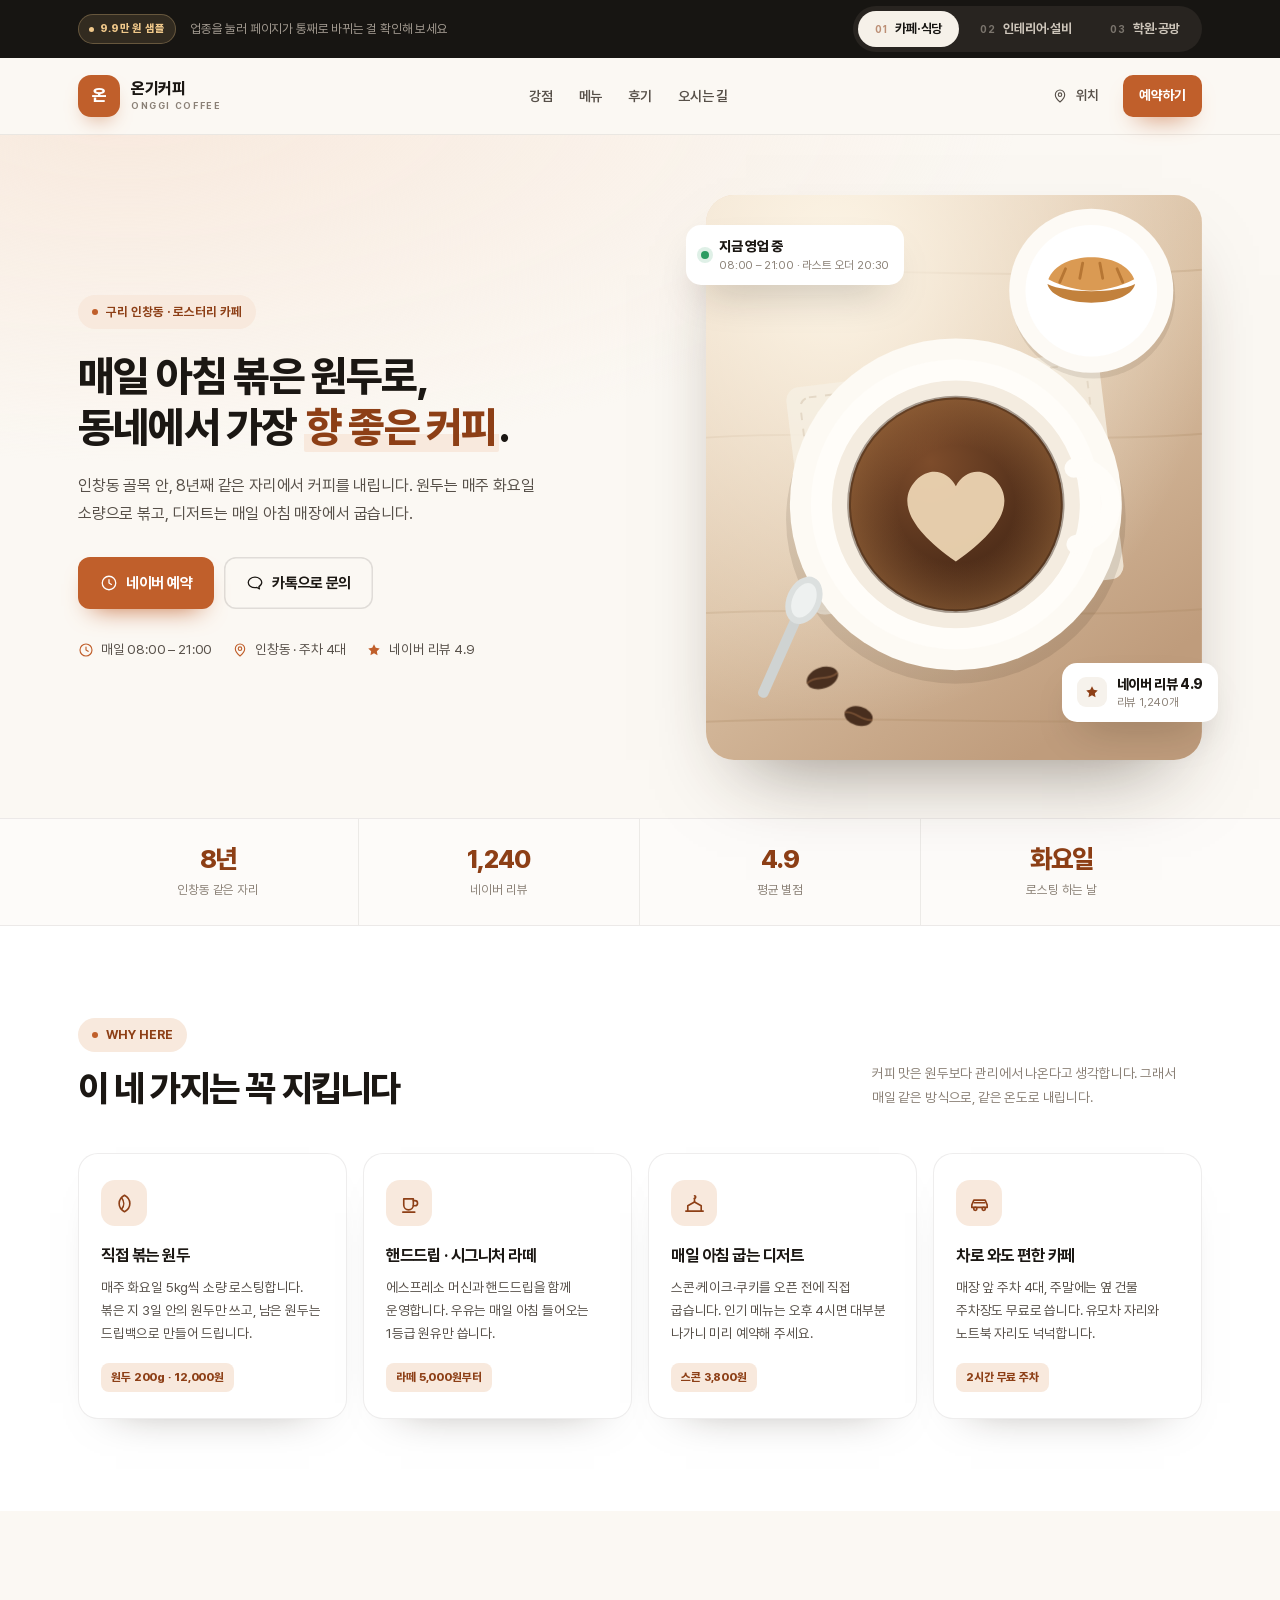
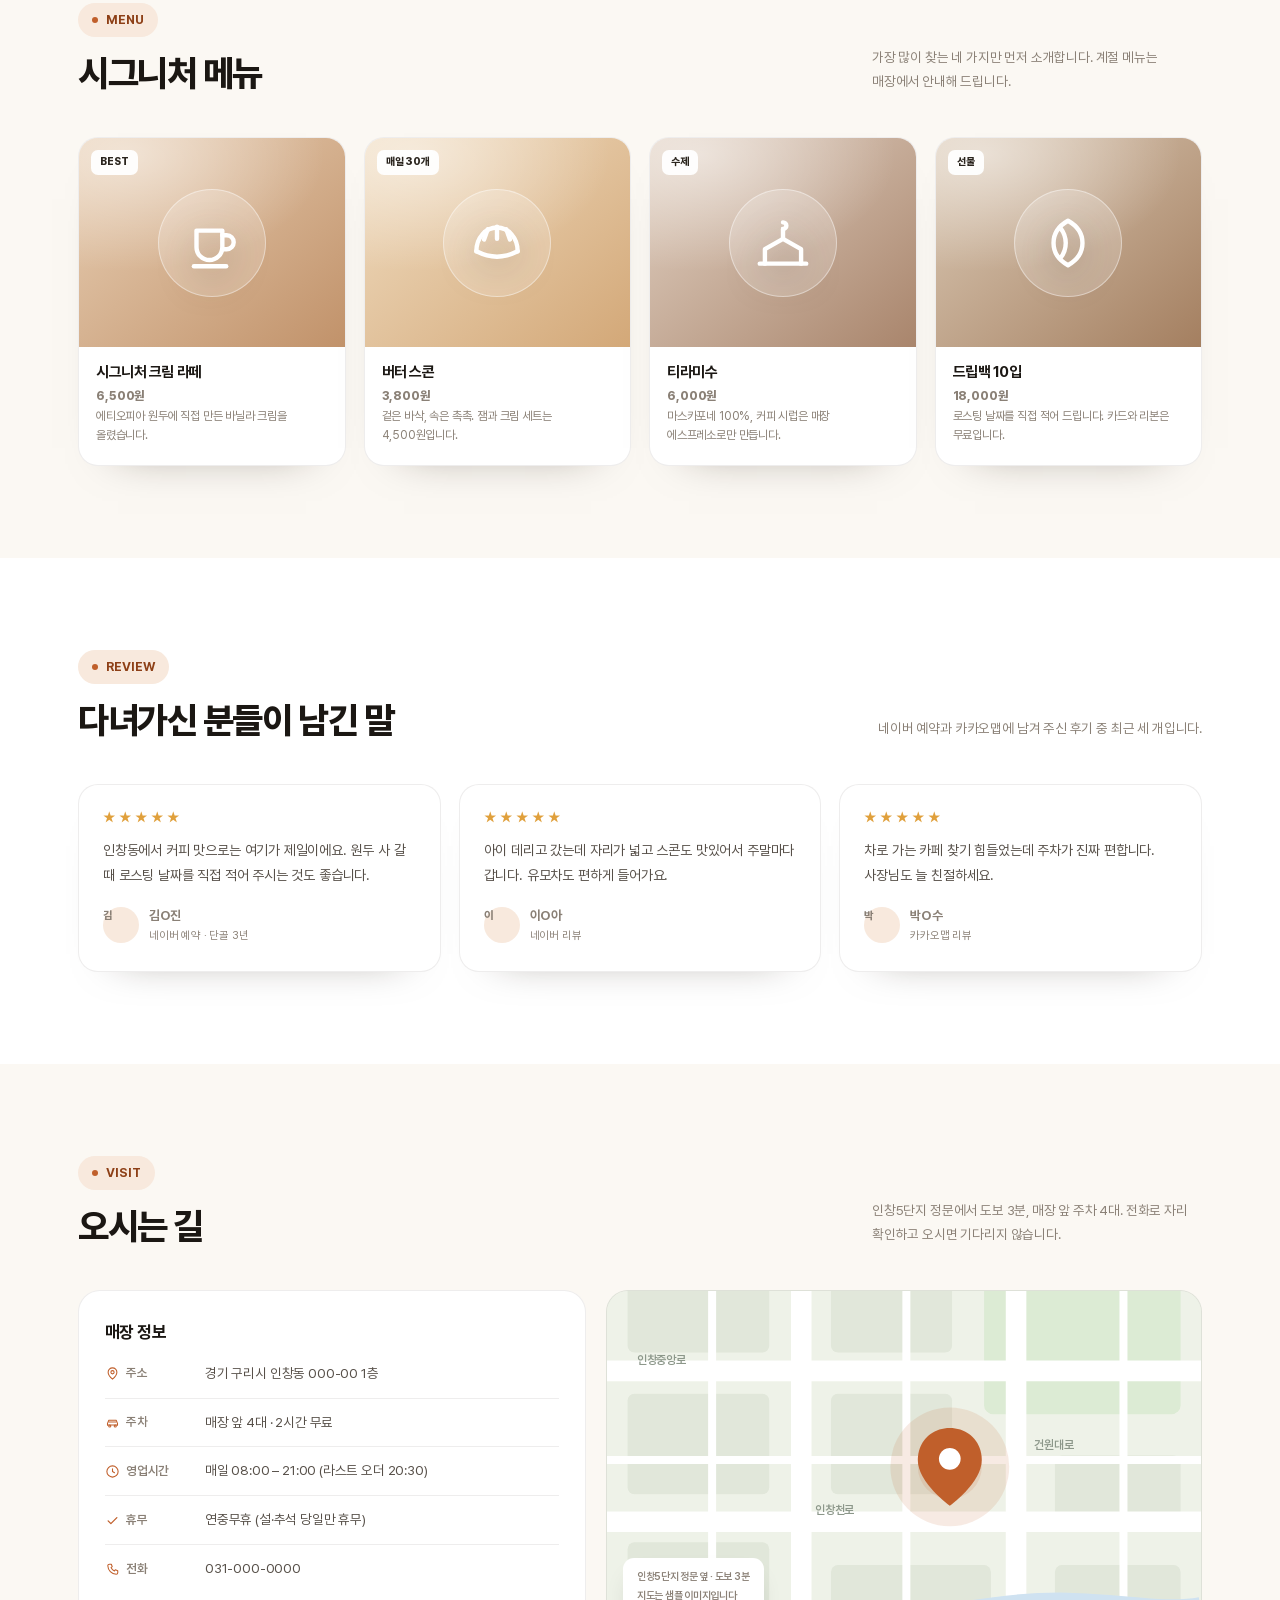
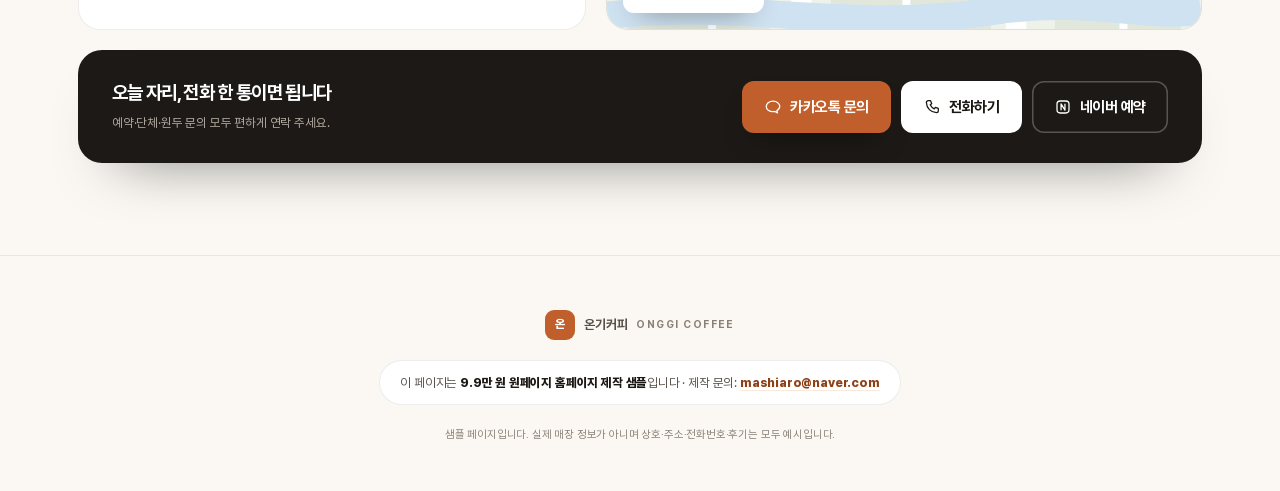
==== 01-store-landing/index.html @ d6f400a0 "소상공인 원페이지 홈페이지 샘플 1호 + 포트폴리오 인덱스" ====
<!DOCTYPE html>
<html lang="ko">
<head>
<meta charset="utf-8">
<meta name="viewport" content="width=device-width, initial-scale=1">
<title>온기커피 — 구리 인창동 로스터리 카페 · 9.9만 원 원페이지 샘플</title>
<meta name="description" content="9.9만 원 원페이지 홈페이지 제작 샘플. 카페·식당 / 인테리어·설비 / 학원·공방 세 업종을 한 페이지에서 바로 확인해 보세요.">
<meta name="theme-color" content="#c05f2b">
<style>
@font-face{font-family:Pretendard;font-style:normal;font-weight:400;font-display:swap;src:url([data-uri]) format('woff2')}
@font-face{font-family:Pretendard;font-style:normal;font-weight:600;font-display:swap;src:url([data-uri]) format('woff2')}
@font-face{font-family:Pretendard;font-style:normal;font-weight:700;font-display:swap;src:url([data-uri]) format('woff2')}
@font-face{font-family:Pretendard;font-style:normal;font-weight:800;font-display:swap;src:url([data-uri]) format('woff2')}
:root{
  --font:"Pretendard","Pretendard Variable",system-ui,-apple-system,"Apple SD Gothic Neo","Malgun Gothic","Noto Sans KR",sans-serif;
}
*,*::before,*::after{box-sizing:border-box}
html{scroll-behavior:smooth;scroll-padding-top:128px;-webkit-text-size-adjust:100%}
body{
  margin:0;font-family:var(--font);color:var(--ink);background:var(--paper);
  line-height:1.6;letter-spacing:-.011em;-webkit-font-smoothing:antialiased;
  --ink:#1b1713;--ink2:#575049;--ink3:#8a8076;--paper:#fbf8f3;--card:#ffffff;
  --line:rgba(27,23,19,.12);--line2:rgba(27,23,19,.075);
  --accent:#c05f2b;--accent-deep:#8d3f16;--soft:#f8e9dd;
  --shadow-lg:0 40px 80px -40px rgba(48,32,18,.55);
  transition:background-color .45s ease;
}
body[data-ind="interior"]{
  --ink:#121b1b;--ink2:#4c5a59;--ink3:#7d8a89;--paper:#f6faf9;--card:#ffffff;
  --line:rgba(12,30,29,.12);--line2:rgba(12,30,29,.075);
  --accent:#1a6a66;--accent-deep:#0e4b48;--soft:#e2f0ed;
  --shadow-lg:0 40px 80px -40px rgba(10,40,38,.5);
}
body[data-ind="craft"]{
  --ink:#191527;--ink2:#514b60;--ink3:#847e93;--paper:#faf9fd;--card:#ffffff;
  --line:rgba(25,21,39,.12);--line2:rgba(25,21,39,.075);
  --accent:#5c48b4;--accent-deep:#3f2f8a;--soft:#ece8fb;
  --shadow-lg:0 40px 80px -40px rgba(35,24,80,.5);
}
img,svg{display:block;max-width:100%}
a{color:inherit}
button{font-family:inherit}
.wrap{width:100%;max-width:1180px;margin:0 auto;padding:0 28px}
.sr{position:absolute;width:1px;height:1px;overflow:hidden;clip:rect(0 0 0 0);white-space:nowrap}

/* ============ 샘플 전환 바 ============ */
.samplebar{background:#171512;color:#f5f0e8;position:relative;z-index:60}
.samplebar .wrap{display:flex;align-items:center;gap:14px;height:58px}
.samplebadge{display:inline-flex;align-items:center;gap:6px;font-size:11px;font-weight:800;letter-spacing:.02em;color:#f0c88a;background:rgba(240,200,138,.12);border:1px solid rgba(240,200,138,.28);padding:5px 10px;border-radius:999px;white-space:nowrap}
.samplebadge i{width:5px;height:5px;border-radius:50%;background:#f0c88a;display:block}
.samplebar__label{font-size:12.5px;color:#a49c92;white-space:nowrap}
.switcher{margin-left:auto;display:flex;gap:4px;background:#282420;padding:5px;border-radius:999px}
.sw{appearance:none;border:0;background:transparent;color:#cdc5ba;font:inherit;font-size:13px;font-weight:700;
  padding:8px 17px;border-radius:999px;cursor:pointer;display:inline-flex;align-items:center;gap:7px;
  transition:background .25s ease,color .25s ease;white-space:nowrap;letter-spacing:-.01em}
.sw:hover{color:#fff;background:rgba(255,255,255,.07)}
.sw.is-on{background:#f6f1e9;color:#171512}
.sw__num{font-size:10px;font-weight:700;opacity:.5;letter-spacing:.08em}
.sw.is-on .sw__num{opacity:.55;color:#8d3f16}

/* ============ 헤더 ============ */
.hdr{position:sticky;top:0;z-index:50;background:var(--paper);border-bottom:1px solid var(--line2)}
.hdr__in{display:flex;align-items:center;gap:26px;height:76px}
.brand{display:flex;align-items:center;gap:11px;text-decoration:none;color:inherit;flex:0 0 auto}
.brand__mark{width:42px;height:42px;border-radius:13px;background:var(--accent);color:#fff;display:grid;place-items:center;
  font-weight:800;font-size:17px;letter-spacing:-.02em;box-shadow:0 10px 22px -12px var(--accent);transition:background .35s}
.brand__txt b{display:block;font-size:16px;font-weight:800;letter-spacing:-.03em;line-height:1.3}
.brand__txt small{display:block;font-size:9px;letter-spacing:.18em;color:var(--ink3);font-weight:700;line-height:1.4}
.nav{display:flex;gap:26px;margin-left:auto}
.nav a{color:var(--ink2);text-decoration:none;font-size:14px;font-weight:600;transition:color .2s}
.nav a:hover{color:var(--accent-deep)}
.hdr__cta{display:flex;gap:8px;align-items:center;margin-left:auto}

/* ============ 버튼 ============ */
.btn{display:inline-flex;align-items:center;justify-content:center;gap:8px;border:0;cursor:pointer;font:inherit;
  font-weight:700;text-decoration:none;border-radius:12px;padding:14px 22px;font-size:15px;letter-spacing:-.02em;
  transition:transform .18s ease,box-shadow .25s ease,background .25s ease,color .25s ease}
.btn svg{width:18px;height:18px;flex:0 0 auto}
.btn--primary{background:var(--accent);color:#fff;box-shadow:0 12px 26px -14px var(--accent)}
.btn--primary:hover{background:var(--accent-deep);transform:translateY(-1px)}
.btn--outline{background:transparent;color:var(--ink);box-shadow:inset 0 0 0 1.5px var(--line)}
.btn--outline:hover{background:rgba(0,0,0,.035)}
.btn--dark{background:var(--ink);color:#fff}
.btn--dark:hover{transform:translateY(-1px)}
.btn--ghost{background:transparent;color:var(--ink2);padding:10px 12px;font-size:13.5px;font-weight:600}
.btn--ghost:hover{color:var(--accent-deep)}
.btn--sm{padding:10px 16px;font-size:13.5px;border-radius:10px}
.btn--sm svg{width:16px;height:16px}

/* ============ 히어로 ============ */
.hero{position:relative;overflow:hidden;padding:60px 0 0;
  background:radial-gradient(120% 78% at 10% -4%,var(--soft) 0%,rgba(255,255,255,0) 58%),var(--paper)}
.hero__in{display:grid;grid-template-columns:1.08fr .92fr;gap:46px;align-items:center;padding-bottom:58px}
.eyebrow{display:inline-flex;align-items:center;gap:8px;font-size:12.5px;font-weight:700;letter-spacing:-.005em;
  color:var(--accent-deep);background:var(--soft);padding:7px 14px;border-radius:999px;transition:background .35s}
.eyebrow::before{content:"";width:6px;height:6px;border-radius:50%;background:var(--accent);flex:0 0 auto}
h1{font-size:clamp(31px,3.3vw,47px);line-height:1.22;letter-spacing:-.042em;font-weight:800;margin:22px 0 18px;color:var(--ink);word-break:keep-all;text-wrap:balance}
h1 .hl{display:inline-block}
h1 em{font-style:normal;color:var(--accent-deep);
  background:linear-gradient(180deg,transparent 63%,var(--soft) 63%);padding:0 .05em;border-radius:2px}
.lede{font-size:16px;line-height:1.78;color:var(--ink2);max-width:500px;margin:0 0 28px;word-break:keep-all}
.hero__cta{display:flex;gap:10px;flex-wrap:wrap}
.meta{list-style:none;display:flex;flex-wrap:wrap;gap:8px 20px;padding:0;margin:30px 0 0;font-size:13.5px;color:var(--ink2)}
.meta li{display:inline-flex;align-items:center;gap:7px}
.meta svg{width:16px;height:16px;color:var(--accent);flex:0 0 auto}

.hero__art{position:relative}
.artframe{position:relative;border-radius:28px;overflow:hidden;box-shadow:var(--shadow-lg);aspect-ratio:10/11.4;background:var(--soft)}
.artframe svg{width:100%;height:100%}
.scene{display:none}
.scene.is-on{display:block}
.float{position:absolute;background:#fff;border-radius:15px;box-shadow:0 20px 44px -20px rgba(30,20,10,.4);
  padding:12px 15px;display:flex;gap:10px;align-items:center;font-size:12.5px;line-height:1.4}
.float b{display:block;font-size:14px;font-weight:800;letter-spacing:-.025em;color:#1b1713}
.float span.t{display:block;font-size:11.5px;color:#8a8076}
.float--tl{left:-20px;top:30px}
.float--br{right:-16px;bottom:38px}
.dot{width:8px;height:8px;border-radius:50%;background:#2c9c62;box-shadow:0 0 0 4px rgba(44,156,98,.15);flex:0 0 auto}
.float__ic{width:30px;height:30px;border-radius:9px;background:#f6f2ec;color:#8d3f16;display:grid;place-items:center;flex:0 0 auto}
.float__ic svg{width:16px;height:16px}

/* 트러스트 */
.trust{border-top:1px solid var(--line2);border-bottom:1px solid var(--line2);background:rgba(255,255,255,.55)}
.trust__in{display:grid;grid-template-columns:repeat(4,1fr)}
.trust__i{padding:24px 8px;text-align:center;border-right:1px solid var(--line2)}
.trust__i:last-child{border-right:0}
.trust__i b{display:block;font-size:26px,;font-size:26px;font-weight:800;letter-spacing:-.04em;color:var(--accent-deep);line-height:1.25}
.trust__i span{font-size:12.5px;color:var(--ink3);letter-spacing:-.01em}

/* ============ 섹션 공통 ============ */
.sec{padding:92px 0}
.sec--white{background:var(--card)}
.sec__head{display:flex;align-items:flex-end;justify-content:space-between;gap:40px;margin-bottom:40px}
.sec__head h2{font-size:clamp(26px,3vw,36px);letter-spacing:-.04em;font-weight:800;margin:14px 0 0;line-height:1.3;word-break:keep-all}
.sec__desc{max-width:330px;color:var(--ink3);font-size:13.5px;line-height:1.75;margin:0 0 4px;word-break:keep-all}

/* 강점 카드 */
.cards{display:grid;grid-template-columns:repeat(4,1fr);gap:16px}
.card{background:var(--card);border:1px solid var(--line2);border-radius:20px;padding:26px 22px;display:flex;flex-direction:column;
  box-shadow:0 22px 44px -38px rgba(30,20,10,.5);transition:transform .25s ease,box-shadow .25s ease,border-color .25s}
.card:hover{transform:translateY(-4px);box-shadow:0 30px 52px -32px rgba(30,20,10,.45);border-color:var(--line)}
.card__ic{width:46px;height:46px;border-radius:14px;background:var(--soft);color:var(--accent-deep);display:grid;place-items:center;margin-bottom:18px;transition:background .35s}
.card__ic svg{width:23px;height:23px}
.card h3{font-size:16.5px;margin:0 0 9px;letter-spacing:-.028em;line-height:1.4}
.card p{font-size:13.5px;line-height:1.7;color:var(--ink2);margin:0 0 18px;word-break:keep-all}
.chip{margin-top:auto;align-self:flex-start;font-size:11.5px;font-weight:800;color:var(--accent-deep);background:var(--soft);
  padding:5px 10px;border-radius:8px;letter-spacing:-.01em;transition:background .35s}

/* 갤러리 */
.gal{display:grid;grid-template-columns:repeat(4,1fr);gap:18px}
.gcard{border-radius:20px;overflow:hidden;background:var(--card);border:1px solid var(--line2);
  transition:transform .25s ease,box-shadow .25s ease;box-shadow:0 22px 44px -40px rgba(30,20,10,.5)}
.gcard:hover{transform:translateY(-4px);box-shadow:0 30px 50px -32px rgba(30,20,10,.45)}
.gcard__img{position:relative;aspect-ratio:4/3.15;display:grid;place-items:center;overflow:hidden}
.gcard__img::after{content:"";position:absolute;inset:0;background:radial-gradient(120% 90% at 18% 8%,rgba(255,255,255,.5),rgba(255,255,255,0) 62%);pointer-events:none}
.gcard__img::before{content:"";position:absolute;width:108px;height:108px;border-radius:50%;
  background:rgba(255,255,255,.2);box-shadow:inset 0 0 0 1px rgba(255,255,255,.42);z-index:0}
.gcard__img svg{width:62px;height:62px;color:#fff;position:relative;z-index:1;
  filter:drop-shadow(0 10px 18px rgba(60,40,20,.32))}
.gtag{position:absolute;left:12px;top:12px;z-index:2;background:rgba(255,255,255,.94);color:#2a241d;font-size:10.5px;
  font-weight:800;padding:4px 9px;border-radius:7px;letter-spacing:0}
.gcard__body{padding:15px 17px 19px}
.gcard__body h3{font-size:15px;margin:0 0 4px;letter-spacing:-.028em;line-height:1.4}
.gprice{font-size:12.5px;font-weight:800;color:var(--accent-deep);margin:0 0 8px;letter-spacing:-.01em}
.gcard__body p{font-size:12px;color:var(--ink3);line-height:1.62;margin:0;word-break:keep-all}

/* 후기 */
.reviews{display:grid;grid-template-columns:repeat(3,1fr);gap:18px}
.rv{background:var(--card);border:1px solid var(--line2);border-radius:20px;padding:26px 24px;display:flex;flex-direction:column;gap:14px;
  box-shadow:0 22px 44px -40px rgba(30,20,10,.5)}
.rv__stars{color:#e0a03c;letter-spacing:3px;font-size:13px;line-height:1}
.rv p{margin:0;font-size:14px;line-height:1.78;color:var(--ink2);word-break:keep-all}
.rv__who{display:flex;align-items:center;gap:10px;margin-top:auto;padding-top:4px}
.rv__av{width:36px;height:36px;border-radius:50%;background:var(--soft);color:var(--accent-deep);display:grid;place-items:center;
  font-size:13px;font-weight:800;flex:0 0 auto;transition:background .35s}
.rv__who b{font-size:13px;display:block;letter-spacing:-.02em}
.rv__who span{display:block;font-size:11px;color:var(--ink3)}

/* 오시는 길 */
.visit{display:grid;grid-template-columns:.92fr 1.08fr;gap:20px;align-items:stretch}
.vcard{background:var(--card);border:1px solid var(--line2);border-radius:22px;padding:28px 26px}
.vcard h3{font-size:17px;margin:0 0 16px;letter-spacing:-.03em}
.vrow{display:grid;grid-template-columns:88px 1fr;gap:12px;padding:13px 0;border-top:1px solid var(--line2);font-size:13.5px;line-height:1.62;color:var(--ink2)}
.vrow:first-of-type{border-top:0;padding-top:0}
.vrow__k{color:var(--ink3);font-size:12.5px;display:flex;align-items:center;gap:6px;font-weight:600}
.vrow__k svg{width:15px;height:15px;color:var(--accent);flex:0 0 auto}
.map{position:relative;border-radius:22px;overflow:hidden;border:1px solid var(--line2);min-height:340px;background:#eef2e8}
.map>svg{position:absolute;inset:0;width:100%;height:100%}
.map__chip{position:absolute;left:16px;bottom:16px;background:#fff;border-radius:11px;padding:9px 14px;font-size:12px;font-weight:800;
  box-shadow:0 14px 30px -16px rgba(0,0,0,.45);letter-spacing:-.02em;z-index:2}
.map__chip span{display:block;font-size:10.5px;font-weight:600;color:#8a8076;margin-top:2px}
.mpin{fill:var(--accent)}
.mhalo{fill:var(--accent);opacity:.13}

.ctabar{margin-top:20px;background:#1c1916;color:#fff;border-radius:24px;padding:30px 34px;display:flex;align-items:center;
  justify-content:space-between;gap:24px;flex-wrap:wrap;box-shadow:0 30px 60px -40px rgba(0,0,0,.7)}
.ctabar strong{font-size:19px;letter-spacing:-.035em;display:block;line-height:1.4}
.ctabar p{margin:6px 0 0;font-size:12.5px;color:#b3aaa0;line-height:1.6}
.ctabar__btns{display:flex;gap:10px;flex-wrap:wrap}
.ctabar .btn--outline{color:#fff;box-shadow:inset 0 0 0 1.5px rgba(255,255,255,.26)}
.ctabar .btn--outline:hover{background:rgba(255,255,255,.09)}
.ctabar .btn--primary{box-shadow:0 14px 30px -16px rgba(0,0,0,.6)}

/* 푸터 */
.ftr{padding:54px 0 44px;border-top:1px solid var(--line2);background:var(--paper)}
.ftr__in{display:flex;flex-direction:column;align-items:center;gap:20px;text-align:center}
.ftr__brand{display:flex;align-items:center;gap:9px;color:var(--ink2);font-size:13px;font-weight:700}
.ftr__brand .brand__mark{width:30px;height:30px;border-radius:9px;font-size:12px;box-shadow:none}
.ftr__brand small{font-size:10.5px;color:var(--ink3);letter-spacing:.14em;font-weight:700}
.ftr__badge{font-size:12.5px;color:var(--ink2);background:var(--card);border:1px solid var(--line2);padding:11px 20px;border-radius:999px;
  box-shadow:0 14px 30px -26px rgba(30,20,10,.6);line-height:1.7}
.ftr__badge b{color:var(--ink);font-weight:800}
.ftr__badge a{color:var(--accent-deep);font-weight:800;text-decoration:none;border-bottom:1px solid var(--soft)}
.ftr__meta{font-size:11px;color:var(--ink3);line-height:1.9;margin:0}

/* 모달 */
.modal{position:fixed;inset:0;z-index:100;display:grid;place-items:center;padding:22px}
.modal[hidden]{display:none}
.modal__bg{position:absolute;inset:0;background:rgba(16,13,10,.58);backdrop-filter:blur(4px)}
.modal__card{position:relative;background:#fff;max-width:470px;width:100%;border-radius:22px;padding:34px 30px 28px;
  box-shadow:0 50px 100px -40px rgba(0,0,0,.6);animation:pop .24s cubic-bezier(.2,.8,.3,1)}
@keyframes pop{from{opacity:0;transform:translateY(10px) scale(.98)}to{opacity:1;transform:none}}
.modal__kicker{font-size:10.5px;font-weight:800;letter-spacing:.14em;color:#8d3f16}
.modal__card h3{font-size:20px;margin:10px 0 12px;letter-spacing:-.03em}
.modal__card p{font-size:13.5px;line-height:1.75;color:#57504a;margin:0 0 22px;word-break:keep-all}
.modal__card p b{color:#1b1713}
.modal__mail{display:block;font-size:13px;font-weight:800;color:#8d3f16;text-decoration:none;margin:-6px 0 20px}
.modal__btns{display:flex;gap:8px;flex-wrap:wrap}
.modal__x{position:absolute;right:14px;top:12px;border:0;background:transparent;font-size:22px;line-height:1;color:#a49a90;cursor:pointer;padding:6px}

/* 전환 애니메이션 */
@keyframes swapIn{from{opacity:.25;transform:translateY(10px)}to{opacity:1;transform:none}}
#site.is-swap{animation:swapIn .45s cubic-bezier(.2,.8,.3,1)}
@media (prefers-reduced-motion:reduce){
  *,*::before,*::after{animation-duration:.001s!important;transition-duration:.001s!important}
  html{scroll-behavior:auto}
}

/* ============ 반응형 ============ */
@media (max-width:1080px){
  .hero__in{grid-template-columns:1fr;gap:44px}
  .hero__art{max-width:540px}
  .float--tl{left:-10px}
  .float--br{right:-8px}
  .cards{grid-template-columns:repeat(2,1fr)}
  .gal{grid-template-columns:repeat(2,1fr)}
  .reviews{grid-template-columns:1fr}
  .visit{grid-template-columns:1fr}
  .sec{padding:72px 0}
}
@media (max-width:900px){
  .nav{display:none}
  .samplebar__label{display:none}
}
@media (max-width:680px){
  .wrap{padding:0 18px}
  .samplebar .wrap{height:auto;padding:10px 18px;flex-wrap:wrap;gap:8px}
  .switcher{margin-left:0;width:100%;justify-content:space-between;padding:4px}
  .sw{flex:1;justify-content:center;padding:8px 4px;font-size:12px;gap:5px}
  .sw__num{display:none}
  .hdr__in{height:64px;gap:12px}
  .hdr__cta .btn--ghost{display:none}
  .hero{padding-top:36px}
  .hero__in{gap:34px;padding-bottom:40px}
  h1{font-size:31px;line-height:1.22;letter-spacing:-.04em}
  .lede{font-size:15px}
  .hero__cta .btn{flex:1 1 100%}
  .meta{gap:6px 14px;font-size:12.5px}
  .artframe{aspect-ratio:10/11}
  .samplebar .wrap{padding-top:9px;padding-bottom:9px}
  .samplebadge{font-size:10.5px;padding:4px 9px}
  .float{padding:10px 12px;border-radius:12px}
  .float b{font-size:12.5px}
  .float span.t{font-size:10.5px}
  .float--tl{left:8px;top:10px}
  .float--br{right:8px;bottom:12px}
  .trust__in{grid-template-columns:1fr 1fr}
  .trust__i{padding:18px 6px;border-bottom:1px solid var(--line2)}
  .trust__i:nth-child(2){border-right:0}
  .trust__i:nth-child(n+3){border-bottom:0}
  .trust__i b{font-size:21px}
  .sec{padding:56px 0}
  .sec__head{flex-direction:column;align-items:flex-start;gap:10px;margin-bottom:26px}
  .sec__desc{max-width:100%}
  .cards{grid-template-columns:1fr;gap:12px}
  .card{padding:22px 20px}
  .gal{grid-template-columns:1fr 1fr;gap:12px}
  .gcard__img{aspect-ratio:1/.92}
  .gcard__img svg{width:44px;height:44px}
  .gcard__body{padding:13px 14px 16px}
  .gcard__body h3{font-size:13.5px}
  .gcard__body p{font-size:11px}
  .gprice{font-size:12px}
  .reviews{gap:12px}
  .rv{padding:22px 20px}
  .vcard{padding:22px 20px}
  .vrow{grid-template-columns:76px 1fr;font-size:13px}
  .map{min-height:280px}
  .ctabar{padding:24px 22px;border-radius:20px}
  .ctabar strong{font-size:17px}
  .ctabar__btns{width:100%}
  .ctabar__btns .btn{flex:1 1 100%}
  .ftr__badge{font-size:11.5px;padding:10px 14px;border-radius:16px;text-align:left;width:100%}
  .ftr__badge br{display:none}
  .modal__card{padding:30px 22px 24px;border-radius:18px}
}
</style>
</head>
<body data-ind="cafe">

<!-- SVG 아이콘 심볼 -->
<svg width="0" height="0" style="position:absolute" aria-hidden="true" focusable="false">
<defs>
  <symbol id="i-clock" viewBox="0 0 24 24"><g fill="none" stroke="currentColor" stroke-width="1.7" stroke-linecap="round" stroke-linejoin="round"><circle cx="12" cy="12" r="9"/><path d="M12 7.5V12l3.2 2"/></g></symbol>
  <symbol id="i-pin" viewBox="0 0 24 24"><g fill="none" stroke="currentColor" stroke-width="1.7" stroke-linecap="round" stroke-linejoin="round"><path d="M12 21s7-5.7 7-11a7 7 0 1 0-14 0c0 5.3 7 11 7 11Z"/><circle cx="12" cy="10" r="2.6"/></g></symbol>
  <symbol id="i-star" viewBox="0 0 24 24"><path fill="currentColor" d="M12 3.4l2.65 5.37 5.93.86-4.29 4.18 1.01 5.9L12 16.93 6.7 19.7l1.01-5.9L3.42 9.63l5.93-.86z"/></symbol>
  <symbol id="i-phone" viewBox="0 0 24 24"><path fill="none" stroke="currentColor" stroke-width="1.7" stroke-linejoin="round" d="M7 3.6h3.1l1.5 3.9-2 1.4a11.4 11.4 0 0 0 5.5 5.5l1.4-2 3.9 1.5v3.1A2.5 2.5 0 0 1 17.9 19.5C10.4 19.2 4.8 13.6 4.5 6.1A2.5 2.5 0 0 1 7 3.6Z"/></symbol>
  <symbol id="i-kakao" viewBox="0 0 24 24"><path fill="none" stroke="currentColor" stroke-width="1.7" stroke-linejoin="round" d="M12 4.2c5 0 9 3.1 9 6.9 0 2.4-1.5 4.5-3.8 5.8l.8 3-3.4-2a11.6 11.6 0 0 1-2.6.3c-5 0-9-3.1-9-6.9s4-7.1 9-7.1Z"/></symbol>
  <symbol id="i-naver" viewBox="0 0 24 24"><g fill="none" stroke="currentColor" stroke-width="1.7" stroke-linejoin="round"><rect x="4" y="4" width="16" height="16" rx="4.2"/><path d="M9.4 16.2V7.8l5.2 8.4V7.8"/></g></symbol>
  <symbol id="i-car" viewBox="0 0 24 24"><g fill="none" stroke="currentColor" stroke-width="1.7" stroke-linecap="round" stroke-linejoin="round"><path d="M4 16v-2.6l2.1-4.9h11.8L20 13.4V16"/><path d="M4 16h16"/><circle cx="7.6" cy="17.6" r="1.7"/><circle cx="16.4" cy="17.6" r="1.7"/><path d="M6.6 11.2h10.8"/></g></symbol>
  <symbol id="i-bean" viewBox="0 0 24 24"><g fill="none" stroke="currentColor" stroke-width="1.7" stroke-linecap="round" stroke-linejoin="round"><path d="M12 3.4c3.4 1.9 5.6 5 5.6 8.6s-2.2 6.7-5.6 8.6c-3.4-1.9-5.6-5-5.6-8.6S8.6 5.3 12 3.4Z"/><path d="M9.1 6.2c2.7 3.4 2.7 8.2 0 11.6"/></g></symbol>
  <symbol id="i-cup" viewBox="0 0 24 24"><g fill="none" stroke="currentColor" stroke-width="1.7" stroke-linecap="round" stroke-linejoin="round"><path d="M6 7.2h10v6.4a5 5 0 0 1-5 5 5 5 0 0 1-5-5Z"/><path d="M16 9h1.7a2.7 2.7 0 0 1 0 5.4H16"/><path d="M5 21h12.5"/></g></symbol>
  <symbol id="i-cake" viewBox="0 0 24 24"><g fill="none" stroke="currentColor" stroke-width="1.7" stroke-linecap="round" stroke-linejoin="round"><path d="M5 20v-5.6l7-4 7 4V20"/><path d="M3 20h18"/><path d="M12 10.4V6.6"/><path d="M12 4a1.3 1.3 0 0 1 0 2.6"/></g></symbol>
  <symbol id="i-croissant" viewBox="0 0 24 24"><g fill="none" stroke="currentColor" stroke-width="1.7" stroke-linecap="round" stroke-linejoin="round"><path d="M4 15.2C4 10 7.6 6 12 6s8 4 8 9.2"/><path d="M4 15.2c3 1.5 5.4 2.1 8 2.1s5-.6 8-2.1"/><path d="M8.4 6.7 7 10.6M12 5.7v4.7M15.6 6.7l1.4 3.9"/></g></symbol>
  <symbol id="i-ruler" viewBox="0 0 24 24"><g fill="none" stroke="currentColor" stroke-width="1.7" stroke-linecap="round" stroke-linejoin="round"><rect x="2.6" y="8.6" width="18.8" height="6.8" rx="1.6" transform="rotate(-8 12 12)"/><path d="M7.2 9.9v2M10.8 9.4v2M14.4 8.9v2M18 8.4v2"/></g></symbol>
  <symbol id="i-doc" viewBox="0 0 24 24"><g fill="none" stroke="currentColor" stroke-width="1.7" stroke-linecap="round" stroke-linejoin="round"><path d="M7 3.6h7l4 4v12.8H7z"/><path d="M14 3.6v4.2h4"/><path d="M9.6 12.2h5.8M9.6 15.6h3.8"/></g></symbol>
  <symbol id="i-team" viewBox="0 0 24 24"><g fill="none" stroke="currentColor" stroke-width="1.7" stroke-linecap="round" stroke-linejoin="round"><circle cx="9" cy="9" r="3"/><path d="M3.6 19c0-3 2.4-5.1 5.4-5.1s5.4 2.1 5.4 5.1"/><circle cx="16.6" cy="9.6" r="2.4"/><path d="M15.2 14.1c2.9.2 4.9 2.2 4.9 4.9"/></g></symbol>
  <symbol id="i-users" viewBox="0 0 24 24"><g fill="none" stroke="currentColor" stroke-width="1.7" stroke-linecap="round" stroke-linejoin="round"><circle cx="8" cy="8.6" r="2.8"/><circle cx="16.2" cy="8.6" r="2.8"/><path d="M2.9 19c0-2.8 2.3-4.9 5.1-4.9s5.1 2.1 5.1 4.9"/><path d="M15.1 14.4c2.9.2 5 2.2 5 4.6"/></g></symbol>
  <symbol id="i-shield" viewBox="0 0 24 24"><g fill="none" stroke="currentColor" stroke-width="1.7" stroke-linecap="round" stroke-linejoin="round"><path d="M12 3.5 19 6v6c0 4.2-3 7.3-7 8.5-4-1.2-7-4.3-7-8.5V6z"/><path d="m9 12 2.2 2.2 4.3-4.3"/></g></symbol>
  <symbol id="i-wheel" viewBox="0 0 24 24"><g fill="none" stroke="currentColor" stroke-width="1.7" stroke-linecap="round"><circle cx="12" cy="10.4" r="7.6"/><circle cx="12" cy="10.4" r="2.9"/><path d="M12 18v2.4M8.2 20.4h7.6"/></g></symbol>
  <symbol id="i-coin" viewBox="0 0 24 24"><g fill="none" stroke="currentColor" stroke-width="1.7" stroke-linecap="round" stroke-linejoin="round"><circle cx="12" cy="12" r="8.5"/><path d="M9 9.2 12 15l3-5.8M12 15v2.6M9.6 12h4.8"/></g></symbol>
  <symbol id="i-heart" viewBox="0 0 24 24"><path fill="none" stroke="currentColor" stroke-width="1.7" stroke-linejoin="round" d="M12 20s-7-4.4-7-9a4 4 0 0 1 7-2.6A4 4 0 0 1 19 11c0 4.6-7 9-7 9Z"/></symbol>
  <symbol id="i-sparkle" viewBox="0 0 24 24"><g fill="none" stroke="currentColor" stroke-width="1.6" stroke-linejoin="round"><path d="M12 3.6 13.6 9l5.4 1.5L13.6 12 12 17.4 10.4 12 5 10.5 10.4 9z"/><path d="M18 16.6l.7 2.2 2.2.7-2.2.7-.7 2.2-.7-2.2-2.2-.7 2.2-.7z"/></g></symbol>
  <symbol id="i-shower" viewBox="0 0 24 24"><g fill="none" stroke="currentColor" stroke-width="1.7" stroke-linecap="round" stroke-linejoin="round"><path d="M12 3.4v4.4"/><path d="M7.2 7.8h9.6l-1.6 4H8.8z"/><path d="M9 15v2.4M12 16v2.4M15 15v2.4"/></g></symbol>
  <symbol id="i-tile" viewBox="0 0 24 24"><g fill="none" stroke="currentColor" stroke-width="1.7" stroke-linejoin="round"><rect x="4" y="4" width="6.8" height="6.8" rx="1"/><rect x="13.2" y="4" width="6.8" height="6.8" rx="1"/><rect x="4" y="13.2" width="6.8" height="6.8" rx="1"/><rect x="13.2" y="13.2" width="6.8" height="6.8" rx="1"/></g></symbol>
  <symbol id="i-cabinet" viewBox="0 0 24 24"><g fill="none" stroke="currentColor" stroke-width="1.7" stroke-linecap="round" stroke-linejoin="round"><rect x="4.2" y="3.6" width="15.6" height="16.8" rx="2"/><path d="M12 3.6v16.8M7.2 8v2.8M16.8 8v2.8"/></g></symbol>
  <symbol id="i-store" viewBox="0 0 24 24"><g fill="none" stroke="currentColor" stroke-width="1.7" stroke-linecap="round" stroke-linejoin="round"><path d="M4.4 9.6V20h15.2V9.6"/><path d="M3 9.6 5 4h14l2 5.6z"/><path d="M9.6 20v-6h4.8v6"/></g></symbol>
  <symbol id="i-mug" viewBox="0 0 24 24"><g fill="none" stroke="currentColor" stroke-width="1.7" stroke-linecap="round" stroke-linejoin="round"><path d="M5 7.4h9.2v8a4 4 0 0 1-4 4h-1.2a4 4 0 0 1-4-4z"/><path d="M14.2 9.4h1.6a2.6 2.6 0 0 1 0 5.2h-1.6"/><path d="M7.4 4.6v1.2M11.4 4v1.2"/></g></symbol>
  <symbol id="i-check" viewBox="0 0 24 24"><path fill="none" stroke="currentColor" stroke-width="2" stroke-linecap="round" stroke-linejoin="round" d="m5 12.6 4.4 4.4L19 7.4"/></symbol>
  <symbol id="i-arrow" viewBox="0 0 24 24"><path fill="none" stroke="currentColor" stroke-width="1.9" stroke-linecap="round" stroke-linejoin="round" d="M5 12h13M13 6.6 18.4 12 13 17.4"/></symbol>
</defs>
</svg>

<!-- 샘플 전환 바 -->
<div class="samplebar">
  <div class="wrap">
    <span class="samplebadge"><i></i>9.9만 원 샘플</span>
    <span class="samplebar__label">업종을 눌러 페이지가 통째로 바뀌는 걸 확인해 보세요</span>
    <div class="switcher" role="tablist" aria-label="업종 샘플 전환">
      <button class="sw is-on" type="button" role="tab" aria-selected="true" data-ind="cafe"><span class="sw__num">01</span>카페·식당</button>
      <button class="sw" type="button" role="tab" aria-selected="false" data-ind="interior"><span class="sw__num">02</span>인테리어·설비</button>
      <button class="sw" type="button" role="tab" aria-selected="false" data-ind="craft"><span class="sw__num">03</span>학원·공방</button>
    </div>
  </div>
</div>

<!-- 헤더 -->
<header class="hdr">
  <div class="wrap hdr__in">
    <a class="brand" href="#top" aria-label="맨 위로">
      <span class="brand__mark" data-t="mark">온</span>
      <span class="brand__txt"><b data-t="brand">온기커피</b><small data-t="brandEn">ONGGI COFFEE</small></span>
    </a>
    <nav class="nav" aria-label="주요 메뉴">
      <a href="#strength" data-t="nav1">강점</a>
      <a href="#signature" data-t="nav2">메뉴</a>
      <a href="#reviews" data-t="nav3">후기</a>
      <a href="#visit" data-t="nav4">오시는 길</a>
    </nav>
    <div class="hdr__cta">
      <a class="btn btn--ghost btn--sm" href="#visit"><svg><use href="#i-pin"/></svg><span>위치</span></a>
      <button class="btn btn--primary btn--sm js-contact" type="button" data-ch="naver"><span data-t="ctaShort">예약하기</span></button>
    </div>
  </div>
</header>

<div id="site">
<main id="top">
  <!-- 히어로 -->
  <section class="hero">
    <div class="wrap hero__in">
      <div class="hero__copy">
        <span class="eyebrow" data-t="eyebrow">구리 인창동 · 로스터리 카페</span>
        <h1><span data-t="h1a">매일 아침 직접 볶은 원두로,</span><br><span class="hl" data-h="h1b">동네에서 가장 <em>향 좋은 커피</em>.</span></h1>
        <p class="lede" data-t="sub"></p>
        <div class="hero__cta">
          <button class="btn btn--primary js-contact" type="button" data-ch="primary">
            <svg><use href="#i-clock"/></svg><span data-t="cta1">네이버 예약</span>
          </button>
          <button class="btn btn--outline js-contact" type="button" data-ch="kakao">
            <svg><use href="#i-kakao"/></svg><span data-t="cta2">카톡으로 문의</span>
          </button>
        </div>
        <ul class="meta" id="meta"></ul>
      </div>
      <div class="hero__art">
        <div class="artframe">
          <!-- 카페 장면 -->
          <svg class="scene is-on" data-scene="cafe" viewBox="0 0 520 620" preserveAspectRatio="xMidYMid slice" aria-hidden="true">
            <defs>
              <linearGradient id="cWood" x1="0" y1="0" x2=".6" y2="1">
                <stop offset="0" stop-color="#ead7c2"/><stop offset=".55" stop-color="#d9bfa2"/><stop offset="1" stop-color="#bf9c7c"/>
              </linearGradient>
              <radialGradient id="cLight" cx=".26" cy=".14" r=".78">
                <stop offset="0" stop-color="#fff8ea" stop-opacity=".92"/><stop offset="1" stop-color="#fff8ea" stop-opacity="0"/>
              </radialGradient>
              <radialGradient id="cCoff" cx=".38" cy=".3" r=".86">
                <stop offset="0" stop-color="#7d4c2b"/><stop offset=".68" stop-color="#4a2a17"/><stop offset="1" stop-color="#2c180c"/>
              </radialGradient>
              <radialGradient id="cCrema" cx=".5" cy=".5" r=".5">
                <stop offset=".55" stop-color="#ad7644" stop-opacity="0"/><stop offset="1" stop-color="#ad7644" stop-opacity=".5"/>
              </radialGradient>
            </defs>
            <rect width="520" height="620" fill="url(#cWood)"/>
            <g stroke="#a8825f" stroke-opacity=".26" stroke-width="2" fill="none">
              <path d="M0 96 C160 88 360 104 520 92"/>
              <path d="M0 268 C150 258 370 276 520 264"/>
              <path d="M0 452 C170 444 350 460 520 448"/>
              <path d="M0 566 C180 558 340 572 520 562"/>
            </g>
            <rect width="520" height="620" fill="url(#cLight)"/>
            <rect x="96" y="196" width="330" height="240" rx="14" fill="#f7f0e4" opacity=".8" transform="rotate(-7 260 316)"/>
            <g transform="rotate(-7 260 316)" stroke="#e4d8c6" stroke-width="2" stroke-dasharray="8 9" fill="none">
              <rect x="110" y="208" width="302" height="214" rx="10"/>
            </g>
            <g>
              <circle cx="406" cy="120" r="86" fill="#3a2a1a" opacity=".1"/>
              <circle cx="404" cy="114" r="86" fill="#fdfaf5"/>
              <circle cx="404" cy="114" r="69" fill="#fff"/>
              <g transform="translate(404 114)">
                <path d="M-45 -12 C -34 -43 34 -43 45 -12 C 30 -4 12 0 0 0 C -12 0 -30 -4 -45 -12 Z" fill="#da9a53"/>
                <path d="M-46 -7 C -40 19 40 19 46 -7 C 26 3 -26 3 -46 -7 Z" fill="#c2813c"/>
                <g stroke="#b0702f" stroke-width="3" stroke-linecap="round" opacity=".85">
                  <path d="M-27 -23 l -6 14"/><path d="M-9 -29 l -3 16"/><path d="M9 -29 l 3 16"/><path d="M27 -23 l 6 14"/>
                </g>
              </g>
            </g>
            <ellipse cx="262" cy="354" rx="178" ry="172" fill="#3a2a1a" opacity=".12"/>
            <circle cx="262" cy="338" r="174" fill="#fdfaf4"/>
            <circle cx="262" cy="338" r="152" fill="#fffdf9"/>
            <circle cx="262" cy="338" r="130" fill="#f4ece0"/>
            <circle cx="262" cy="338" r="112" fill="url(#cCoff)"/>
            <circle cx="262" cy="338" r="112" fill="url(#cCrema)"/>
            <path d="M262 398 C 216 366 199 336 220 313 C 236 297 254 304 262 319 C 270 304 288 297 304 313 C 325 336 308 366 262 398 Z" fill="#edd4b3" opacity=".95"/>
            <circle cx="262" cy="338" r="112" fill="none" stroke="#28160b" stroke-opacity=".38" stroke-width="4"/>
            <path d="M386 300 C 434 296 440 372 388 380" fill="none" stroke="#fffdf9" stroke-width="20" stroke-linecap="round"/>
            <g transform="rotate(24 92 470)">
              <rect x="84" y="440" width="11" height="108" rx="5" fill="#cfd3d2"/>
              <ellipse cx="89" cy="437" rx="18" ry="26" fill="#dce0df"/>
              <ellipse cx="89" cy="437" rx="12" ry="19" fill="#eef1f0"/>
            </g>
            <g fill="#3c2314" opacity=".92">
              <g transform="translate(122 520) rotate(-20)"><ellipse rx="17" ry="11"/><path d="M-17 0 C -6 -6 6 6 17 0" stroke="#6f482c" stroke-width="2" fill="none"/></g>
              <g transform="translate(160 560) rotate(15)"><ellipse rx="15" ry="10"/><path d="M-15 0 C -5 -5 5 5 15 0" stroke="#6f482c" stroke-width="2" fill="none"/></g>
              <g transform="translate(422 518) rotate(-8)"><ellipse rx="16" ry="10"/><path d="M-16 0 C -6 -5 6 5 16 0" stroke="#6f482c" stroke-width="2" fill="none"/></g>
            </g>
          </svg>

          <!-- 인테리어 장면 -->
          <svg class="scene" data-scene="interior" viewBox="0 0 520 620" preserveAspectRatio="xMidYMid slice" aria-hidden="true">
            <defs>
              <linearGradient id="iWall" x1="0" y1="0" x2=".4" y2="1"><stop offset="0" stop-color="#eef5f5"/><stop offset="1" stop-color="#ccdadb"/></linearGradient>
              <linearGradient id="iFloor" x1="0" y1="0" x2="0" y2="1"><stop offset="0" stop-color="#b9c7c9"/><stop offset="1" stop-color="#93a4a7"/></linearGradient>
              <linearGradient id="iMirror" x1="0" y1="0" x2="1" y2="1"><stop offset="0" stop-color="#ebf4f5"/><stop offset=".5" stop-color="#cde1e3"/><stop offset="1" stop-color="#e8f2f3"/></linearGradient>
              <linearGradient id="iWood" x1="0" y1="0" x2="1" y2="0"><stop offset="0" stop-color="#cba57e"/><stop offset="1" stop-color="#a37e59"/></linearGradient>
            </defs>
            <rect width="520" height="620" fill="url(#iWall)"/>
            <g stroke="#b5c8c8" stroke-width="2" opacity=".65">
              <path d="M0 92 H520 M0 184 H520 M0 276 H520 M0 368 H520"/>
              <path d="M104 0 V452 M208 0 V452 M312 0 V452 M416 0 V452"/>
            </g>
            <path d="M0 452 H520 V620 H0 Z" fill="url(#iFloor)"/>
            <g stroke="#84979a" stroke-width="2" opacity=".45">
              <path d="M0 506 H520 M0 562 H520"/>
              <path d="M120 452 L92 620 M300 452 L312 620 M440 452 L472 620"/>
            </g>
            <rect x="0" y="444" width="520" height="11" fill="#f3f8f8"/>
            <rect x="150" y="82" width="232" height="214" rx="22" fill="url(#iMirror)" stroke="#fbfefe" stroke-width="8"/>
            <path d="M172 252 L300 96" stroke="#ffffff" stroke-opacity=".5" stroke-width="26"/>
            <circle cx="198" cy="84" r="7" fill="#fdfefe"/><circle cx="266" cy="84" r="7" fill="#fdfefe"/><circle cx="334" cy="84" r="7" fill="#fdfefe"/>
            <rect x="54" y="352" width="412" height="30" rx="10" fill="url(#iWood)"/>
            <rect x="54" y="382" width="412" height="66" rx="6" fill="#eef4f4" stroke="#dae6e6" stroke-width="2"/>
            <rect x="150" y="316" width="212" height="44" rx="20" fill="#ffffff"/>
            <ellipse cx="256" cy="328" rx="88" ry="16" fill="#dee9ea"/>
            <path d="M300 316 V280 C300 262 318 261 324 274" fill="none" stroke="#c6d0d2" stroke-width="12" stroke-linecap="round"/>
            <rect x="404" y="314" width="26" height="40" rx="8" fill="#dbe7e3"/>
            <rect x="412" y="302" width="10" height="14" rx="4" fill="#bccac6"/>
            <rect x="92" y="392" width="72" height="52" rx="10" fill="#e9f0f1"/>
            <g transform="translate(452 468)">
              <path d="M-27 0 h54 l-8 56 h-38 Z" fill="#d2dcda"/>
              <g fill="#6f8f7d">
                <ellipse cx="-15" cy="-34" rx="14" ry="30" transform="rotate(-24 -15 -34)"/>
                <ellipse cx="11" cy="-42" rx="13" ry="32" transform="rotate(14 11 -42)"/>
                <ellipse cx="-2" cy="-16" rx="12" ry="24"/>
              </g>
            </g>
            <rect width="520" height="190" fill="#ffffff" opacity=".16"/>
          </svg>

          <!-- 공방 장면 -->
          <svg class="scene" data-scene="craft" viewBox="0 0 520 620" preserveAspectRatio="xMidYMid slice" aria-hidden="true">
            <defs>
              <linearGradient id="kWall" x1="0" y1="0" x2=".5" y2="1"><stop offset="0" stop-color="#f8eee2"/><stop offset="1" stop-color="#e6d2bc"/></linearGradient>
              <linearGradient id="kTable" x1="0" y1="0" x2="0" y2="1"><stop offset="0" stop-color="#e6cfb2"/><stop offset="1" stop-color="#cfb090"/></linearGradient>
              <linearGradient id="kPot" x1="0" y1="0" x2="1" y2="1"><stop offset="0" stop-color="#d69c72"/><stop offset="1" stop-color="#b3744c"/></linearGradient>
              <linearGradient id="kPot2" x1="0" y1="0" x2="1" y2="1"><stop offset="0" stop-color="#efdcc4"/><stop offset="1" stop-color="#d5b895"/></linearGradient>
              <linearGradient id="kPot3" x1="0" y1="0" x2="1" y2="1"><stop offset="0" stop-color="#8f9c8b"/><stop offset="1" stop-color="#6f7f6d"/></linearGradient>
              <radialGradient id="kLight" cx=".25" cy=".12" r=".72">
                <stop offset="0" stop-color="#fffaf2" stop-opacity=".85"/><stop offset="1" stop-color="#fffaf2" stop-opacity="0"/>
              </radialGradient>
            </defs>
            <rect width="520" height="620" fill="url(#kWall)"/>
            <rect width="520" height="620" fill="url(#kLight)"/>

            <rect x="44" y="196" width="432" height="12" rx="5" fill="#c8a780"/>
            <rect x="44" y="208" width="432" height="6" rx="3" fill="#ad8a63"/>
            <path d="M108 196 v-30 c0-9 -7-13 -7-22 v-24 c0-7 5-12 12-12 h9 c7 0 12 5 12 12 v24 c0 9 -7 13 -7 22 v30 z" fill="url(#kPot2)"/>
            <path d="M114 196 v-30 c0-9 3-13 6-18" stroke="#f7ead6" stroke-width="3" fill="none" opacity=".65"/>
            <path d="M196 196 v-56 c0-24 14-38 38-38 h16 c24 0 38 14 38 38 v56 z" fill="url(#kPot)"/>
            <rect x="204" y="96" width="76" height="13" rx="6" fill="#a96a44"/>
            <ellipse cx="242" cy="96" rx="38" ry="8" fill="#c68a60"/>
            <circle cx="242" cy="88" r="6.5" fill="#b97b52"/>
            <path d="M212 196 v-52 c0-18 8-30 22-34" stroke="#f5d3b0" stroke-width="4" fill="none" opacity=".35"/>
            <path d="M330 196 v-26 c0-14 12-24 28-24 h4 c16 0 28 10 28 24 v26 z" fill="url(#kPot3)"/>
            <path d="M336 196 v-24 c0-10 8-18 20-18" stroke="#aab8a6" stroke-width="4" fill="none" opacity=".55"/>
            <g fill="#e6d3b8">
              <ellipse cx="448" cy="189" rx="26" ry="7"/>
              <ellipse cx="448" cy="179" rx="26" ry="7" fill="#f2e3cc"/>
              <ellipse cx="448" cy="169" rx="26" ry="7" fill="#e6d3b8"/>
            </g>

            <rect x="44" y="372" width="432" height="12" rx="5" fill="#c8a780"/>
            <rect x="44" y="384" width="432" height="6" rx="3" fill="#ad8a63"/>
            <path d="M92 372 v-28 a22 22 0 0 1 44 0 v28 z" fill="#efdcc4"/>
            <path d="M136 352 c18 0 18 22 0 22" fill="none" stroke="#efdcc4" stroke-width="9"/>
            <ellipse cx="114" cy="344" rx="22" ry="7" fill="#d7bb99"/>
            <path d="M176 372 v-36 c0-11 8-19 19-19 h20 c11 0 19 8 19 19 v36 z" fill="#d9bfa1"/>
            <path d="M234 346 c15 -2 17 20 0 22" fill="none" stroke="#d9bfa1" stroke-width="7"/>
            <path d="M194 372 v-32 c0-8 4-12 10-14" stroke="#f3e6d2" stroke-width="3" fill="none" opacity=".6"/>
            <g>
              <path d="M286 372 a36 24 0 0 0 72 0 z" fill="#c2a17f"/>
              <path d="M292 352 a30 20 0 0 0 60 0 z" fill="#d6b996"/>
              <path d="M298 334 a24 16 0 0 0 48 0 z" fill="#e3caab"/>
            </g>
            <path d="M396 372 v-22 a16 16 0 0 1 32 0 v22 z" fill="#b9c4b4"/>
            <path d="M428 356 c12 0 12 16 0 16" fill="none" stroke="#b9c4b4" stroke-width="7"/>

            <path d="M0 452 H520 V620 H0 Z" fill="url(#kTable)"/>
            <g stroke="#b99a79" stroke-opacity=".5" stroke-width="2"><path d="M0 486 H520"/><path d="M0 548 H520"/></g>
            <g transform="translate(150 500)">
              <ellipse cx="0" cy="44" rx="92" ry="16" fill="#a9865f" opacity=".3"/>
              <path d="M-72 0 C -72 42 72 42 72 0 Z" fill="#f2e3cd"/>
              <ellipse cx="0" cy="0" rx="72" ry="19" fill="#fbf0de"/>
              <ellipse cx="0" cy="2" rx="56" ry="13" fill="#e6d1b4"/>
            </g>
            <g transform="translate(352 504)">
              <ellipse cx="0" cy="32" rx="48" ry="11" fill="#a9865f" opacity=".28"/>
              <path d="M-40 0 C -40 32 40 32 40 0 Z" fill="url(#kPot)"/>
              <ellipse cx="0" cy="0" rx="40" ry="12" fill="#a96a45"/>
            </g>
          </svg>
        </div>

        <div class="float float--tl">
          <span class="dot"></span>
          <span><b data-t="floatTitle">지금 영업 중</b><span class="t" data-t="floatSub">08:00 – 21:00 · 라스트 오더 20:30</span></span>
        </div>
        <div class="float float--br">
          <span class="float__ic"><svg><use href="#i-star"/></svg></span>
          <span><b data-t="floatBRTitle">네이버 리뷰 4.9</b><span class="t" data-t="floatBRSub">리뷰 1,240개</span></span>
        </div>
      </div>
    </div>
    <div class="trust">
      <div class="wrap trust__in" id="trust"></div>
    </div>
  </section>

  <!-- 강점 -->
  <section class="sec sec--white" id="strength">
    <div class="wrap">
      <div class="sec__head">
        <div>
          <span class="eyebrow" data-t="s2eyebrow">WHY HERE</span>
          <h2 data-t="s2title">이 네 가지는 꼭 지킵니다</h2>
        </div>
        <p class="sec__desc" data-t="s2desc"></p>
      </div>
      <div class="cards" id="features"></div>
    </div>
  </section>

  <!-- 갤러리 -->
  <section class="sec" id="signature">
    <div class="wrap">
      <div class="sec__head">
        <div>
          <span class="eyebrow" data-t="s3eyebrow">MENU</span>
          <h2 data-t="s3title">시그니처 메뉴</h2>
        </div>
        <p class="sec__desc" data-t="s3desc"></p>
      </div>
      <div class="gal" id="gallery"></div>
    </div>
  </section>

  <!-- 후기 -->
  <section class="sec sec--white" id="reviews">
    <div class="wrap">
      <div class="sec__head">
        <div>
          <span class="eyebrow" data-t="s4eyebrow">REVIEW</span>
          <h2 data-t="s4title">다녀가신 분들이 남긴 말</h2>
        </div>
        <p class="sec__desc" data-t="s4desc"></p>
      </div>
      <div class="reviews" id="reviewsList"></div>
    </div>
  </section>

  <!-- 오시는 길 -->
  <section class="sec" id="visit">
    <div class="wrap">
      <div class="sec__head">
        <div>
          <span class="eyebrow" data-t="s5eyebrow">VISIT</span>
          <h2 data-t="s5title">오시는 길</h2>
        </div>
        <p class="sec__desc" data-t="s5desc"></p>
      </div>

      <div class="visit">
        <div class="vcard">
          <h3 data-t="visitTitle">매장 정보</h3>
          <div id="visitRows"></div>
        </div>
        <div class="map">
          <svg viewBox="0 0 520 400" preserveAspectRatio="xMidYMid slice" aria-hidden="true">
            <rect width="520" height="400" fill="#eef2e8"/>
            <rect x="330" y="34" width="172" height="126" rx="8" fill="#dcebd4"/>
            <g fill="#e1e7da">
              <rect x="18" y="26" width="124" height="80" rx="6"/>
              <rect x="18" y="142" width="124" height="88" rx="6"/>
              <rect x="18" y="272" width="124" height="100" rx="6"/>
              <rect x="196" y="26" width="106" height="80" rx="6"/>
              <rect x="196" y="142" width="106" height="88" rx="6"/>
              <rect x="392" y="196" width="110" height="60" rx="6"/>
              <rect x="392" y="292" width="110" height="80" rx="6"/>
              <rect x="196" y="292" width="140" height="80" rx="6"/>
            </g>
            <g stroke="#ffffff" stroke-width="18" stroke-linecap="round">
              <path d="M0 122 H520"/><path d="M0 254 H520"/><path d="M170 0 V400"/><path d="M358 0 V400"/>
            </g>
            <g stroke="#ffffff" stroke-width="7">
              <path d="M0 200 H520"/><path d="M92 0 V400"/><path d="M262 0 V400"/><path d="M452 0 V400"/>
            </g>
            <path d="M0 336 C 120 322 210 352 340 332 C 424 320 474 340 520 332" stroke="#cfe2f1" stroke-width="24" fill="none"/>
            <g fill="#8c978a" font-size="10.5" font-weight="600" font-family="Pretendard, sans-serif">
              <text x="26" y="116">인창중앙로</text>
              <text x="182" y="247">인창천로</text>
              <text x="374" y="190">건원대로</text>
            </g>
            <g transform="translate(300 206)">
              <circle class="mhalo" r="52"/>
              <circle class="mhalo" r="28" opacity=".22"/>
              <path class="mpin" d="M0 -34 C -16 -34 -28 -22 -28 -6 C -28 14 0 34 0 34 C 0 34 28 14 28 -6 C 28 -22 16 -34 0 -34Z"/>
              <circle cy="-7" r="9.5" fill="#fff"/>
            </g>
          </svg>
          <div class="map__chip"><span data-t="mapChip">인창5단지 정문 옆 · 도보 3분</span><span>지도는 샘플 이미지입니다</span></div>
        </div>
      </div>

      <div class="ctabar">
        <div>
          <strong data-t="ctaBarTitle">오늘 자리, 전화 한 통이면 됩니다</strong>
          <p data-t="ctaBarSub">예약·단체 문의 모두 편하게 연락 주세요.</p>
        </div>
        <div class="ctabar__btns">
          <button class="btn btn--primary js-contact" type="button" data-ch="kakao">
            <svg><use href="#i-kakao"/></svg><span data-t="cta3">카카오톡 문의</span>
          </button>
          <a class="btn btn--dark" href="tel:0310000000" style="background:#fff;color:#1b1713">
            <svg><use href="#i-phone"/></svg><span data-t="cta4">전화하기</span>
          </a>
          <button class="btn btn--outline js-contact" type="button" data-ch="naver">
            <svg><use href="#i-naver"/></svg><span data-t="cta5">네이버 예약</span>
          </button>
        </div>
      </div>
    </div>
  </section>
</main>

<footer class="ftr">
  <div class="wrap ftr__in">
    <div class="ftr__brand">
      <span class="brand__mark" data-t="mark">온</span>
      <span data-t="brand">온기커피</span>
      <small data-t="brandEn">ONGGI COFFEE</small>
    </div>
    <div class="ftr__badge">
      이 페이지는 <b>9.9만 원 원페이지 홈페이지 제작 샘플</b>입니다 · 제작 문의: <a href="mailto:mashiaro@naver.com">mashiaro@naver.com</a>
    </div>
    <p class="ftr__meta" data-t="ftrMeta">샘플 페이지입니다. 실제 매장 정보가 아니며, 전화번호·주소·후기는 예시입니다.</p>
  </div>
</footer>
</div>

<!-- 문의 모달 -->
<div class="modal" id="modal" hidden>
  <div class="modal__bg" data-close></div>
  <div class="modal__card" role="dialog" aria-modal="true" aria-labelledby="modalTitle" aria-describedby="modalBody">
    <button class="modal__x" type="button" data-close aria-label="닫기">×</button>
    <span class="modal__kicker">SAMPLE PAGE</span>
    <h3 id="modalTitle">카카오톡 문의</h3>
    <p id="modalBody"></p>
    <a class="modal__mail" href="mailto:mashiaro@naver.com?subject=9.9%EB%A7%8C%20%EC%9B%90%20%EC%9B%90%ED%8E%98%EC%9D%B4%EC%A7%80%20%ED%99%88%ED%8E%98%EC%9D%B4%EC%A7%80%20%EC%A0%9C%EC%9E%91%20%EB%AC%B8%EC%9D%98">mashiaro@naver.com</a>
    <div class="modal__btns">
      <a class="btn btn--primary" href="mailto:mashiaro@naver.com?subject=9.9%EB%A7%8C%20%EC%9B%90%20%EC%9B%90%ED%8E%98%EC%9D%B4%EC%A7%80%20%ED%99%88%ED%8E%98%EC%9D%B4%EC%A7%80%20%EC%A0%9C%EC%9E%91%20%EB%AC%B8%EC%9D%98">제작 문의 메일 보내기</a>
      <button class="btn btn--outline" type="button" data-close>닫기</button>
    </div>
  </div>
</div>

<script>
(function(){
  "use strict";

  var D = {
    cafe: {
      title: "온기커피 — 구리 인창동 로스터리 카페 · 9.9만 원 원페이지 샘플",
      mark: "온", brand: "온기커피", brandEn: "ONGGI COFFEE",
      eyebrow: "구리 인창동 · 로스터리 카페",
      h1a: "매일 아침 볶은 원두로,",
      h1b: "동네에서 가장 <em>향 좋은 커피</em>.",
      sub: "인창동 골목 안, 8년째 같은 자리에서 커피를 내립니다. 원두는 매주 화요일 소량으로 볶고, 디저트는 매일 아침 매장에서 굽습니다.",
      cta1: "네이버 예약", cta2: "카톡으로 문의", ctaShort: "예약하기",
      meta: [
        { i: "i-clock", t: "매일 08:00 – 21:00" },
        { i: "i-pin", t: "인창동 · 주차 4대" },
        { i: "i-star", t: "네이버 리뷰 4.9" }
      ],
      floatTitle: "지금 영업 중",
      floatSub: "08:00 – 21:00 · 라스트 오더 20:30",
      floatBRTitle: "네이버 리뷰 4.9",
      floatBRSub: "리뷰 1,240개",
      nav: ["강점", "메뉴", "후기", "오시는 길"],
      trust: [
        { v: "8년", l: "인창동 같은 자리" },
        { v: "1,240", l: "네이버 리뷰" },
        { v: "4.9", l: "평균 별점" },
        { v: "화요일", l: "로스팅 하는 날" }
      ],
      s2eyebrow: "WHY HERE",
      s2title: "이 네 가지는 꼭 지킵니다",
      s2desc: "커피 맛은 원두보다 관리에서 나온다고 생각합니다. 그래서 매일 같은 방식으로, 같은 온도로 내립니다.",
      features: [
        { i: "i-bean", title: "직접 볶는 원두", desc: "매주 화요일 5kg씩 소량 로스팅합니다. 볶은 지 3일 안의 원두만 쓰고, 남은 원두는 드립백으로 만들어 드립니다.", chip: "원두 200g · 12,000원" },
        { i: "i-cup", title: "핸드드립 · 시그니처 라떼", desc: "에스프레소 머신과 핸드드립을 함께 운영합니다. 우유는 매일 아침 들어오는 1등급 원유만 씁니다.", chip: "라떼 5,000원부터" },
        { i: "i-cake", title: "매일 아침 굽는 디저트", desc: "스콘·케이크·쿠키를 오픈 전에 직접 굽습니다. 인기 메뉴는 오후 4시면 대부분 나가니 미리 예약해 주세요.", chip: "스콘 3,800원" },
        { i: "i-car", title: "차로 와도 편한 카페", desc: "매장 앞 주차 4대, 주말에는 옆 건물 주차장도 무료로 씁니다. 유모차 자리와 노트북 자리도 넉넉합니다.", chip: "2시간 무료 주차" }
      ],
      s3eyebrow: "MENU",
      s3title: "시그니처 메뉴",
      s3desc: "가장 많이 찾는 네 가지만 먼저 소개합니다. 계절 메뉴는 매장에서 안내해 드립니다.",
      gallery: [
        { tag: "BEST", name: "시그니처 크림 라떼", price: "6,500원", desc: "에티오피아 원두에 직접 만든 바닐라 크림을 올렸습니다.", i: "i-cup", bg: "linear-gradient(140deg,#e8cfb4,#c1926a)" },
        { tag: "매일 30개", name: "버터 스콘", price: "3,800원", desc: "겉은 바삭, 속은 촉촉. 잼과 크림 세트는 4,500원입니다.", i: "i-croissant", bg: "linear-gradient(140deg,#f0dcc0,#d3a878)" },
        { tag: "수제", name: "티라미수", price: "6,000원", desc: "마스카포네 100%, 커피 시럽은 매장 에스프레소로만 만듭니다.", i: "i-cake", bg: "linear-gradient(140deg,#e2d2c4,#a9856c)" },
        { tag: "선물", name: "드립백 10입", price: "18,000원", desc: "로스팅 날짜를 직접 적어 드립니다. 카드와 리본은 무료입니다.", i: "i-bean", bg: "linear-gradient(140deg,#dccbb7,#a47f60)" }
      ],
      s4eyebrow: "REVIEW",
      s4title: "다녀가신 분들이 남긴 말",
      s4desc: "네이버 예약과 카카오맵에 남겨 주신 후기 중 최근 세 개입니다.",
      reviews: [
        { q: "인창동에서 커피 맛으로는 여기가 제일이에요. 원두 사 갈 때 로스팅 날짜를 직접 적어 주시는 것도 좋습니다.", name: "김O진", meta: "네이버 예약 · 단골 3년" },
        { q: "아이 데리고 갔는데 자리가 넓고 스콘도 맛있어서 주말마다 갑니다. 유모차도 편하게 들어가요.", name: "이O아", meta: "네이버 리뷰" },
        { q: "차로 가는 카페 찾기 힘들었는데 주차가 진짜 편합니다. 사장님도 늘 친절하세요.", name: "박O수", meta: "카카오맵 리뷰" }
      ],
      s5eyebrow: "VISIT",
      s5title: "오시는 길",
      s5desc: "인창5단지 정문에서 도보 3분, 매장 앞 주차 4대. 전화로 자리 확인하고 오시면 기다리지 않습니다.",
      visitTitle: "매장 정보",
      rows: [
        { i: "i-pin", k: "주소", v: "경기 구리시 인창동 000-00 1층" },
        { i: "i-car", k: "주차", v: "매장 앞 4대 · 2시간 무료" },
        { i: "i-clock", k: "영업시간", v: "매일 08:00 – 21:00 (라스트 오더 20:30)" },
        { i: "i-check", k: "휴무", v: "연중무휴 (설·추석 당일만 휴무)" },
        { i: "i-phone", k: "전화", v: "031-000-0000" }
      ],
      mapChip: "인창5단지 정문 옆 · 도보 3분",
      ctaBarTitle: "오늘 자리, 전화 한 통이면 됩니다",
      ctaBarSub: "예약·단체·원두 문의 모두 편하게 연락 주세요.",
      cta3: "카카오톡 문의", cta4: "전화하기", cta5: "네이버 예약",
      ftrMeta: "샘플 페이지입니다. 실제 매장 정보가 아니며 상호·주소·전화번호·후기는 모두 예시입니다."
    },

    interior: {
      title: "바른욕실·설비 — 구리·남양주 욕실 리모델링 · 9.9만 원 원페이지 샘플",
      mark: "바", brand: "바른욕실·설비", brandEn: "BAREUN BATH",
      eyebrow: "구리 · 남양주 · 서울 동북부",
      h1a: "철거부터 마감까지,",
      h1b: "3일이면 <em>끝냅니다</em>.",
      sub: "욕실·주방 리모델링과 줄눈 시공을 대표가 직접 합니다. 견적서에 적힌 금액에서 추가금 없이, 3일 만에 깔끔하게 마감합니다. 방문 견적은 무료입니다.",
      cta1: "무료 방문 견적", cta2: "카톡으로 사진 상담", ctaShort: "견적 받기",
      meta: [
        { i: "i-ruler", t: "방문 견적 무료" },
        { i: "i-clock", t: "욕실 3일 완성" },
        { i: "i-shield", t: "A/S 2년 보증" }
      ],
      floatTitle: "이번 달 시공",
      floatSub: "욕실 7건 완료 · 평균 3일",
      floatBRTitle: "추가금 0원",
      floatBRSub: "견적서 그대로 마감",
      nav: ["강점", "시공 사례", "후기", "오시는 길"],
      trust: [
        { v: "420건", l: "누적 시공" },
        { v: "3일", l: "욕실 평균 공정" },
        { v: "0원", l: "추가금" },
        { v: "2년", l: "A/S 보증" }
      ],
      s2eyebrow: "WHY US",
      s2title: "견적서가 곧 약속입니다",
      s2desc: "공사는 말이 아니라 일정과 금액으로 신뢰를 만든다고 생각합니다. 네 가지만 지킵니다.",
      features: [
        { i: "i-ruler", title: "3일 완성 공정", desc: "1일 철거·방수, 2일 타일, 3일 설비·마감. 날짜를 지켜야 다음 집 공사를 시작할 수 있기 때문입니다.", chip: "욕실 기준 3일" },
        { i: "i-doc", title: "항목별 정찰 견적서", desc: "자재·인건비·폐기물 처리비까지 항목으로 적어 드립니다. 계약서에 없는 금액은 청구하지 않습니다.", chip: "추가금 0원" },
        { i: "i-team", title: "대표가 직접 시공", desc: "현장에는 대표와 전담 팀 두 명만 들어갑니다. 중간에 다른 업체로 넘기지 않고 끝까지 책임집니다.", chip: "외주 없음" },
        { i: "i-shield", title: "2년 A/S", desc: "줄눈 갈라짐, 누수, 문짝 처짐까지 2년 안에 생기면 바로 방문합니다. 연락은 대표 번호로 받습니다.", chip: "하자 즉시 보수" }
      ],
      s3eyebrow: "WORK",
      s3title: "시공 사례",
      s3desc: "최근 두 달 안에 끝낸 현장 중 네 곳입니다. 같은 평형이라도 상태에 따라 금액이 달라집니다.",
      gallery: [
        { tag: "욕실", name: "인창동 24평 욕실 전체", price: "320만 원", desc: "철거·방수·타일·도기 교체. 3일 완료, 추가금 없음.", i: "i-shower", bg: "linear-gradient(140deg,#dbe9e9,#a9c3c4)" },
        { tag: "줄눈", name: "수택동 아파트 줄눈", price: "45만 원", desc: "욕실·베란다 2곳. 하루 만에 끝나고 다음 날부터 사용.", i: "i-tile", bg: "linear-gradient(140deg,#e6e3d9,#bcae94)" },
        { tag: "주방", name: "교문동 주방 상부장", price: "180만 원", desc: "도어만 교체해 5년 더. 상판과 수전은 그대로 썼습니다.", i: "i-cabinet", bg: "linear-gradient(140deg,#e2e7e5,#aab9b5)" },
        { tag: "상가", name: "남양주 카페 화장실", price: "480만 원", desc: "영업 끝난 밤에 작업해 다음 날 정상 영업했습니다.", i: "i-store", bg: "linear-gradient(140deg,#dde7e6,#9fb3b0)" }
      ],
      s4eyebrow: "REVIEW",
      s4title: "맡기신 분들이 남긴 말",
      s4desc: "네이버 플레이스와 소개로 오신 분들의 후기 중 최근 세 개입니다.",
      reviews: [
        { q: "다른 업체에서 400만 원 부르던 욕실을 320만 원에 끝냈습니다. 견적서 그대로였고 마감도 깔끔합니다.", name: "인창동 OO아파트", meta: "네이버 플레이스" },
        { q: "줄눈 시공 2년 지났는데 아직 새것 같습니다. 갈라진 곳 하나 연락했더니 다음 날 와서 해주셨어요.", name: "수택동 상가", meta: "카카오맵 리뷰" },
        { q: "대표님이 직접 오셔서 어디를 왜 고쳐야 하는지 사진으로 설명해 주셔서 믿음이 갔습니다.", name: "별내 OO빌라", meta: "소개 손님" }
      ],
      s5eyebrow: "VISIT",
      s5title: "오시는 길",
      s5desc: "방문 견적은 구리·남양주·서울 동북부까지 무료입니다. 사진 몇 장만 카톡으로 보내 주셔도 대략 금액을 알려 드립니다.",
      visitTitle: "사무실 정보",
      rows: [
        { i: "i-pin", k: "주소", v: "경기 구리시 수택동 000-00 (사무실·자재 창고)" },
        { i: "i-car", k: "방문 상담", v: "인근 무료 주차 안내 후 방문" },
        { i: "i-clock", k: "상담시간", v: "평일 08:00 – 19:00 · 토 09:00 – 15:00" },
        { i: "i-check", k: "휴무", v: "일요일 (급한 누수는 전화 주세요)" },
        { i: "i-phone", k: "전화", v: "031-000-0000" }
      ],
      mapChip: "수택동 사거리 인근 · 방문 상담",
      ctaBarTitle: "사진 세 장이면 대략 금액이 나옵니다",
      ctaBarSub: "욕실·주방·줄눈 모두 카톡으로 사진만 보내 주세요.",
      cta3: "카카오톡 상담", cta4: "전화하기", cta5: "네이버 톡톡",
      ftrMeta: "샘플 페이지입니다. 실제 업체 정보가 아니며 상호·주소·전화번호·후기·시공 사례는 모두 예시입니다."
    },

    craft: {
      title: "흙과손 도예공방 — 구리 인창동 도자기 클래스 · 9.9만 원 원페이지 샘플",
      mark: "흙", brand: "흙과손 도예공방", brandEn: "HEUK & SON",
      eyebrow: "구리 인창동 · 도자기 클래스",
      h1a: "손이 서툴러도 괜찮습니다.",
      h1b: "두 시간이면 <em>내 그릇</em>.",
      sub: "물레와 핸드빌딩, 처음 오신 분도 첫날 그릇 하나를 완성합니다. 재료·앞치마·소성비까지 포함된 가격이고, 2주 뒤에 찾아가시면 됩니다.",
      cta1: "클래스 예약", cta2: "카톡으로 문의", ctaShort: "예약하기",
      meta: [
        { i: "i-clock", t: "원데이 2시간" },
        { i: "i-users", t: "한 타임 4명" },
        { i: "i-coin", t: "재료비 포함" }
      ],
      floatTitle: "이번 주 예약",
      floatSub: "토요일 2자리 남음",
      floatBRTitle: "아이와 함께",
      floatBRSub: "만 7세부터 참여",
      nav: ["강점", "클래스", "후기", "오시는 길"],
      trust: [
        { v: "2시간", l: "원데이 클래스" },
        { v: "4인", l: "한 타임 정원" },
        { v: "2주", l: "완성품 수령" },
        { v: "35,000원~", l: "재료비 포함" }
      ],
      s2eyebrow: "HOW IT WORKS",
      s2title: "처음이라서 더 세심하게",
      s2desc: "도자기는 처음 하는 사람이 더 재미있어야 한다고 생각합니다. 네 가지만 약속합니다.",
      features: [
        { i: "i-wheel", title: "첫날 그릇 하나", desc: "물레를 처음 잡아도 괜찮습니다. 선생님이 손을 잡고 중심을 잡아 드려서 대부분 두 점을 완성합니다.", chip: "원데이 2시간" },
        { i: "i-coin", title: "재료·소성비 포함", desc: "흙·앞치마·도구·가마 소성비가 모두 포함된 가격입니다. 현장에서 추가로 내실 돈이 없습니다.", chip: "35,000원부터" },
        { i: "i-users", title: "한 타임 네 명", desc: "한 타임에 네 명까지만 받습니다. 자리가 좁으면 물레를 돌릴 시간이 부족해지기 때문입니다.", chip: "소수정예 4인" },
        { i: "i-heart", title: "아이와 함께", desc: "만 7세부터 보호자와 함께 참여할 수 있습니다. 토요일 오전은 가족 시간으로 비워 두었습니다.", chip: "보호자 1 + 아이 1" }
      ],
      s3eyebrow: "CLASS",
      s3title: "클래스 · 작품",
      s3desc: "가장 많이 예약하는 네 가지입니다. 완성품은 2주 뒤에 찾아가시거나 택배로 받으실 수 있습니다.",
      gallery: [
        { tag: "인기", name: "원데이 물레 클래스", price: "45,000원", desc: "2시간 · 1점 완성 · 2주 뒤 수령", i: "i-wheel", bg: "linear-gradient(140deg,#e9def2,#bda6cf)" },
        { tag: "입문", name: "핸드빌딩 머그", price: "35,000원", desc: "2시간 · 2점 완성 · 유약 색 선택", i: "i-mug", bg: "linear-gradient(140deg,#f1e5d8,#d4b89b)" },
        { tag: "가족", name: "아이와 토요일", price: "55,000원", desc: "보호자 1 + 아이 1 · 2시간 · 작품 2점", i: "i-heart", bg: "linear-gradient(140deg,#efe7f6,#c8b9dd)" },
        { tag: "정규", name: "4주 정규반", price: "180,000원", desc: "매주 토 · 물레 집중 · 작품 6점 이상", i: "i-sparkle", bg: "linear-gradient(140deg,#e8e3f4,#b7a9d1)" }
      ],
      s4eyebrow: "REVIEW",
      s4title: "다녀가신 분들이 남긴 말",
      s4desc: "네이버 예약과 카카오맵에 남겨 주신 후기 중 최근 세 개입니다.",
      reviews: [
        { q: "손 재주가 없어서 걱정했는데 첫날 그릇 하나는 나옵니다. 계속 붙어서 잡아 주세요.", name: "최O연", meta: "네이버 예약" },
        { q: "아이랑 주말에 갔는데 두 시간이 금방 갔어요. 아이가 만든 머그를 아직도 아껴 씁니다.", name: "정O호", meta: "네이버 리뷰" },
        { q: "데이트로 갔다가 지금은 정규반 다니고 있습니다. 선생님 설명이 진짜 친절해요.", name: "한O아", meta: "카카오맵 리뷰" }
      ],
      s5eyebrow: "VISIT",
      s5title: "오시는 길",
      s5desc: "인창동 주민센터 뒤 건물 2층입니다. 클래스는 10시·14시·17시에 시작하고, 20분 전까지 오시면 됩니다.",
      visitTitle: "공방 정보",
      rows: [
        { i: "i-pin", k: "주소", v: "경기 구리시 인창동 000-00 2층" },
        { i: "i-car", k: "주차", v: "건물 뒤 2대 · 인근 공영주차장 도보 5분" },
        { i: "i-clock", k: "운영시간", v: "화 – 일 10:00 – 20:00 (클래스 10·14·17시)" },
        { i: "i-check", k: "휴무", v: "월요일 휴무" },
        { i: "i-phone", k: "전화", v: "031-000-0000" }
      ],
      mapChip: "인창동 주민센터 뒤 · 2층",
      ctaBarTitle: "이번 주 토요일, 두 자리 남았습니다",
      ctaBarSub: "원데이·가족·정규반 모두 카톡으로 문의 주세요.",
      cta3: "카카오톡 문의", cta4: "전화하기", cta5: "네이버 예약",
      ftrMeta: "샘플 페이지입니다. 실제 공방 정보가 아니며 상호·주소·전화번호·후기는 모두 예시입니다."
    }
  };

  var $ = function(s, r){ return (r || document).querySelector(s); };
  var $$ = function(s, r){ return Array.prototype.slice.call((r || document).querySelectorAll(s)); };

  function setAll(key, val, prop){
    $$('[data-' + prop + '="' + key + '"]').forEach(function(n){
      if (prop === "t") n.textContent = val; else n.innerHTML = val;
    });
  }

  function render(key){
    var d = D[key];
    if (!d) return;
    document.body.setAttribute("data-ind", key);
    document.title = d.title;

    $$("[data-t]").forEach(function(n){
      var k = n.getAttribute("data-t");
      if (typeof d[k] === "string") n.textContent = d[k];
    });
    $$("[data-h]").forEach(function(n){
      var k = n.getAttribute("data-h");
      if (typeof d[k] === "string") n.innerHTML = d[k];
    });

    $("#meta").innerHTML = d.meta.map(function(m){
      return '<li><svg><use href="#' + m.i + '"/></svg>' + m.t + '</li>';
    }).join("");

    $("#trust").innerHTML = d.trust.map(function(t){
      return '<div class="trust__i"><b>' + t.v + '</b><span>' + t.l + '</span></div>';
    }).join("");

    $("#features").innerHTML = d.features.map(function(f){
      return '<article class="card">' +
        '<span class="card__ic"><svg><use href="#' + f.i + '"/></svg></span>' +
        '<h3>' + f.title + '</h3><p>' + f.desc + '</p>' +
        '<span class="chip">' + f.chip + '</span></article>';
    }).join("");

    $("#gallery").innerHTML = d.gallery.map(function(g){
      return '<article class="gcard">' +
        '<div class="gcard__img" style="background:' + g.bg + '">' +
          '<span class="gtag">' + g.tag + '</span>' +
          '<svg><use href="#' + g.i + '"/></svg>' +
        '</div>' +
        '<div class="gcard__body"><h3>' + g.name + '</h3>' +
        '<p class="gprice">' + g.price + '</p><p>' + g.desc + '</p></div></article>';
    }).join("");

    $("#reviewsList").innerHTML = d.reviews.map(function(r){
      return '<article class="rv">' +
        '<div class="rv__stars" aria-label="별점 5점">★★★★★</div>' +
        '<p>' + r.q + '</p>' +
        '<div class="rv__who"><span class="rv__av">' + r.name.charAt(0) + '</span>' +
        '<span><b>' + r.name + '</b><span>' + r.meta + '</span></span></div></article>';
    }).join("");

    $("#visitRows").innerHTML = d.rows.map(function(r){
      return '<div class="vrow"><span class="vrow__k"><svg><use href="#' + r.i + '"/></svg>' + r.k + '</span>' +
        '<span>' + r.v + '</span></div>';
    }).join("");

    var navLinks = $$(".nav a");
    d.nav.forEach(function(label, i){
      if (navLinks[i]) navLinks[i].textContent = label;
    });
  }

  function activate(key, animate){
    render(key);
    $$(".sw").forEach(function(b){
      var on = b.getAttribute("data-ind") === key;
      b.classList.toggle("is-on", on);
      b.setAttribute("aria-selected", on ? "true" : "false");
    });
    $$(".scene").forEach(function(s){
      s.classList.toggle("is-on", s.getAttribute("data-scene") === key);
    });
    if (animate){
      var site = $("#site");
      site.classList.remove("is-swap");
      void site.offsetWidth;
      site.classList.add("is-swap");
    }
    var meta = document.querySelector('meta[name="theme-color"]');
    if (meta) meta.setAttribute("content", key === "cafe" ? "#c05f2b" : key === "interior" ? "#1a6a66" : "#5c48b4");
  }

  $$(".sw").forEach(function(btn){
    btn.addEventListener("click", function(){
      var k = btn.getAttribute("data-ind");
      if (document.body.getAttribute("data-ind") === k) return;
      activate(k, true);
      var live = $("#liveStatus");
      if (live) live.textContent = D[k].brand + " 샘플로 전환했습니다.";
    });
  });

  $$(".switcher").forEach(function(group){
    group.addEventListener("keydown", function(e){
      if (e.key !== "ArrowRight" && e.key !== "ArrowLeft") return;
      var tabs = $$(".sw", group);
      var cur = tabs.indexOf(document.activeElement);
      if (cur < 0) return;
      e.preventDefault();
      var next = tabs[(cur + (e.key === "ArrowRight" ? 1 : tabs.length - 1)) % tabs.length];
      next.focus();
      next.click();
    });
  });

  /* 문의 모달 */
  var modal = $("#modal");
  var lastFocus = null;
  var CH = { kakao: "카카오톡 문의", naver: "네이버 예약", primary: "문의하기" };

  function openModal(ch){
    lastFocus = document.activeElement;
    $("#modalTitle").textContent = (CH[ch] || "문의하기") + " 연결";
    $("#modalBody").innerHTML = "이 페이지는 <b>샘플</b>이라 실제 매장의 " + (CH[ch] || "문의") +
      " 채널로 연결되지는 않습니다.<br>실제 제작 시에는 대표님 매장의 카카오톡 채널 · 전화 · 네이버 예약으로 <b>버튼 한 번에 연결</b>되도록 세팅해 드립니다.<br><br>이런 원페이지 홈페이지가 필요하시면 아래로 연락 주세요.";
    modal.hidden = false;
    document.body.style.overflow = "hidden";
    var x = $(".modal__x", modal);
    if (x) x.focus();
  }
  function closeModal(){
    modal.hidden = true;
    document.body.style.overflow = "";
    if (lastFocus && lastFocus.focus) lastFocus.focus();
  }

  $$(".js-contact").forEach(function(b){
    b.addEventListener("click", function(){ openModal(b.getAttribute("data-ch")); });
  });
  $$("[data-close]", modal).forEach(function(n){ n.addEventListener("click", closeModal); });
  document.addEventListener("keydown", function(e){
    if (modal.hidden) return;
    if (e.key === "Escape") closeModal();
    if (e.key === "Tab"){
      var f = $$("button, a[href]", modal).filter(function(n){ return n.offsetParent !== null; });
      if (!f.length) return;
      var first = f[0], last = f[f.length - 1];
      if (e.shiftKey && document.activeElement === first){ e.preventDefault(); last.focus(); }
      else if (!e.shiftKey && document.activeElement === last){ e.preventDefault(); first.focus(); }
    }
  });

  activate("cafe", false);
})();
</script>
<span class="sr" id="liveStatus" role="status" aria-live="polite"></span>
</body>
</html>
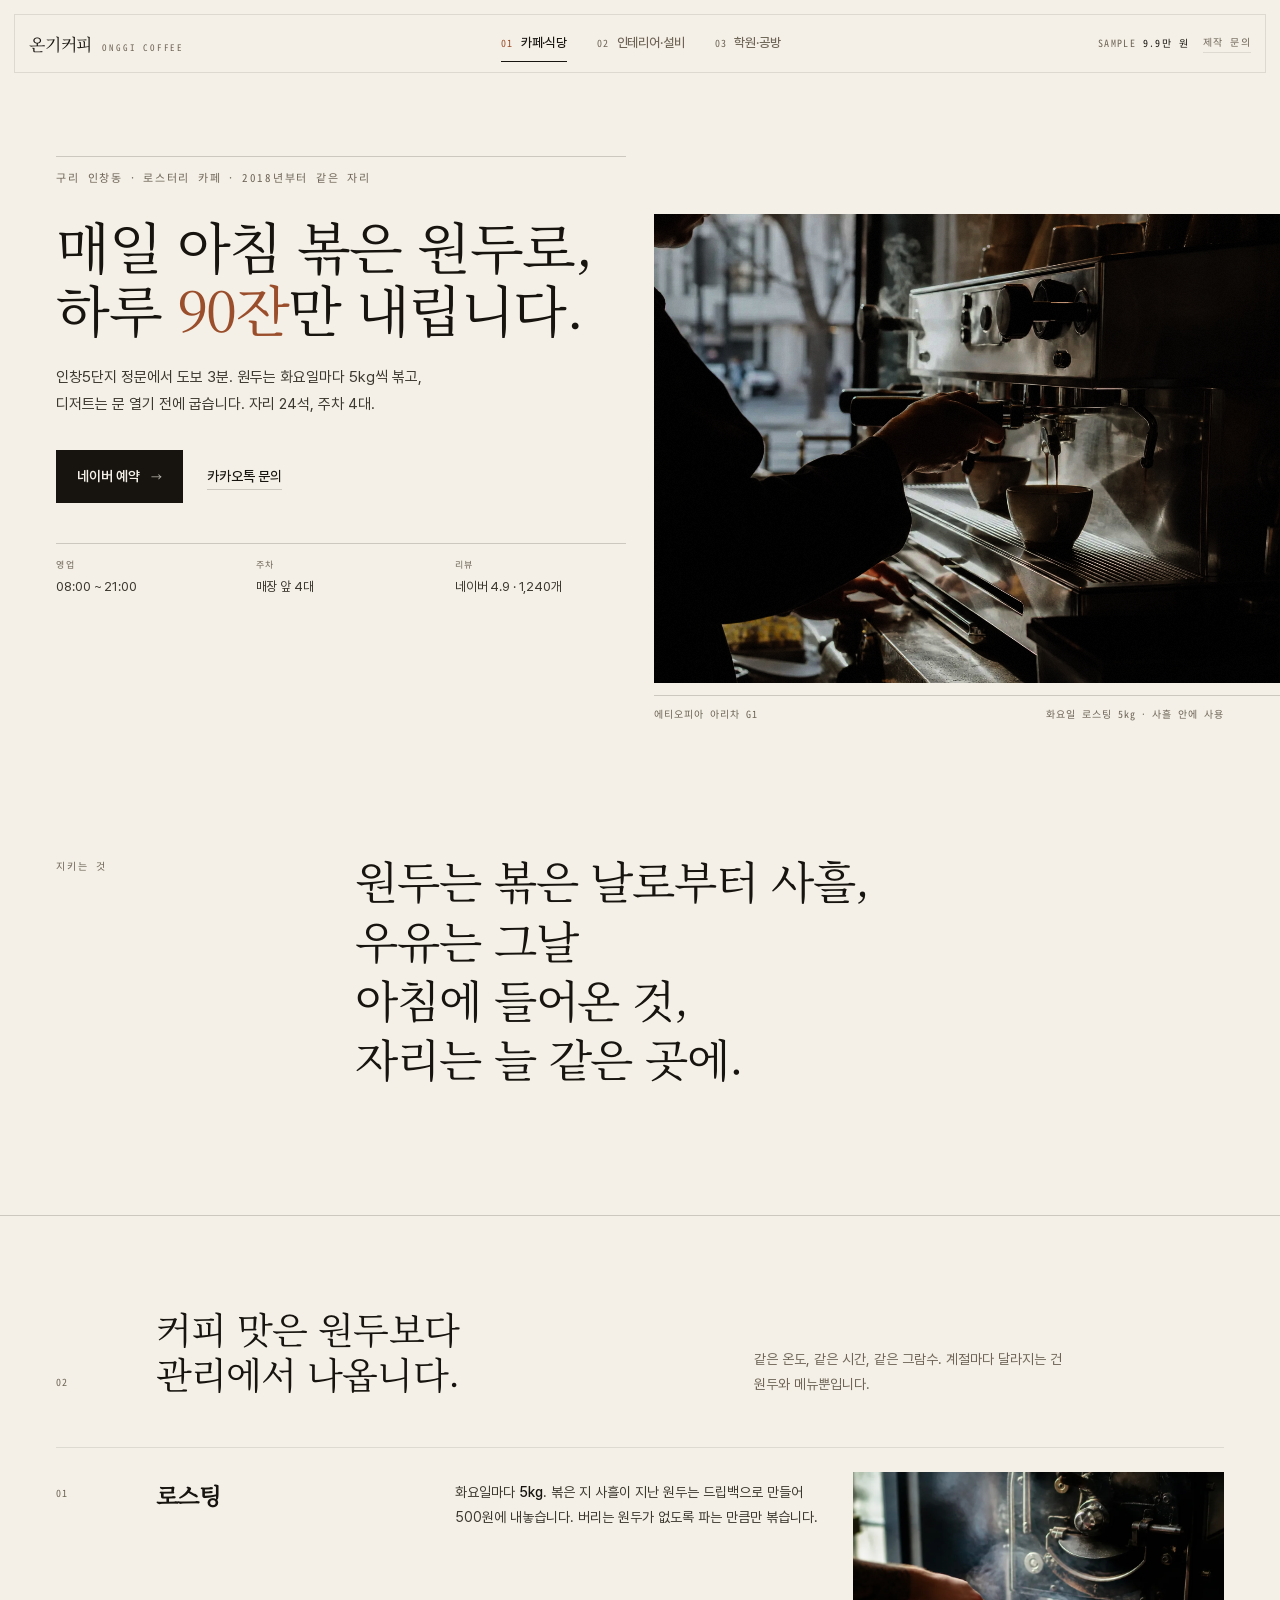
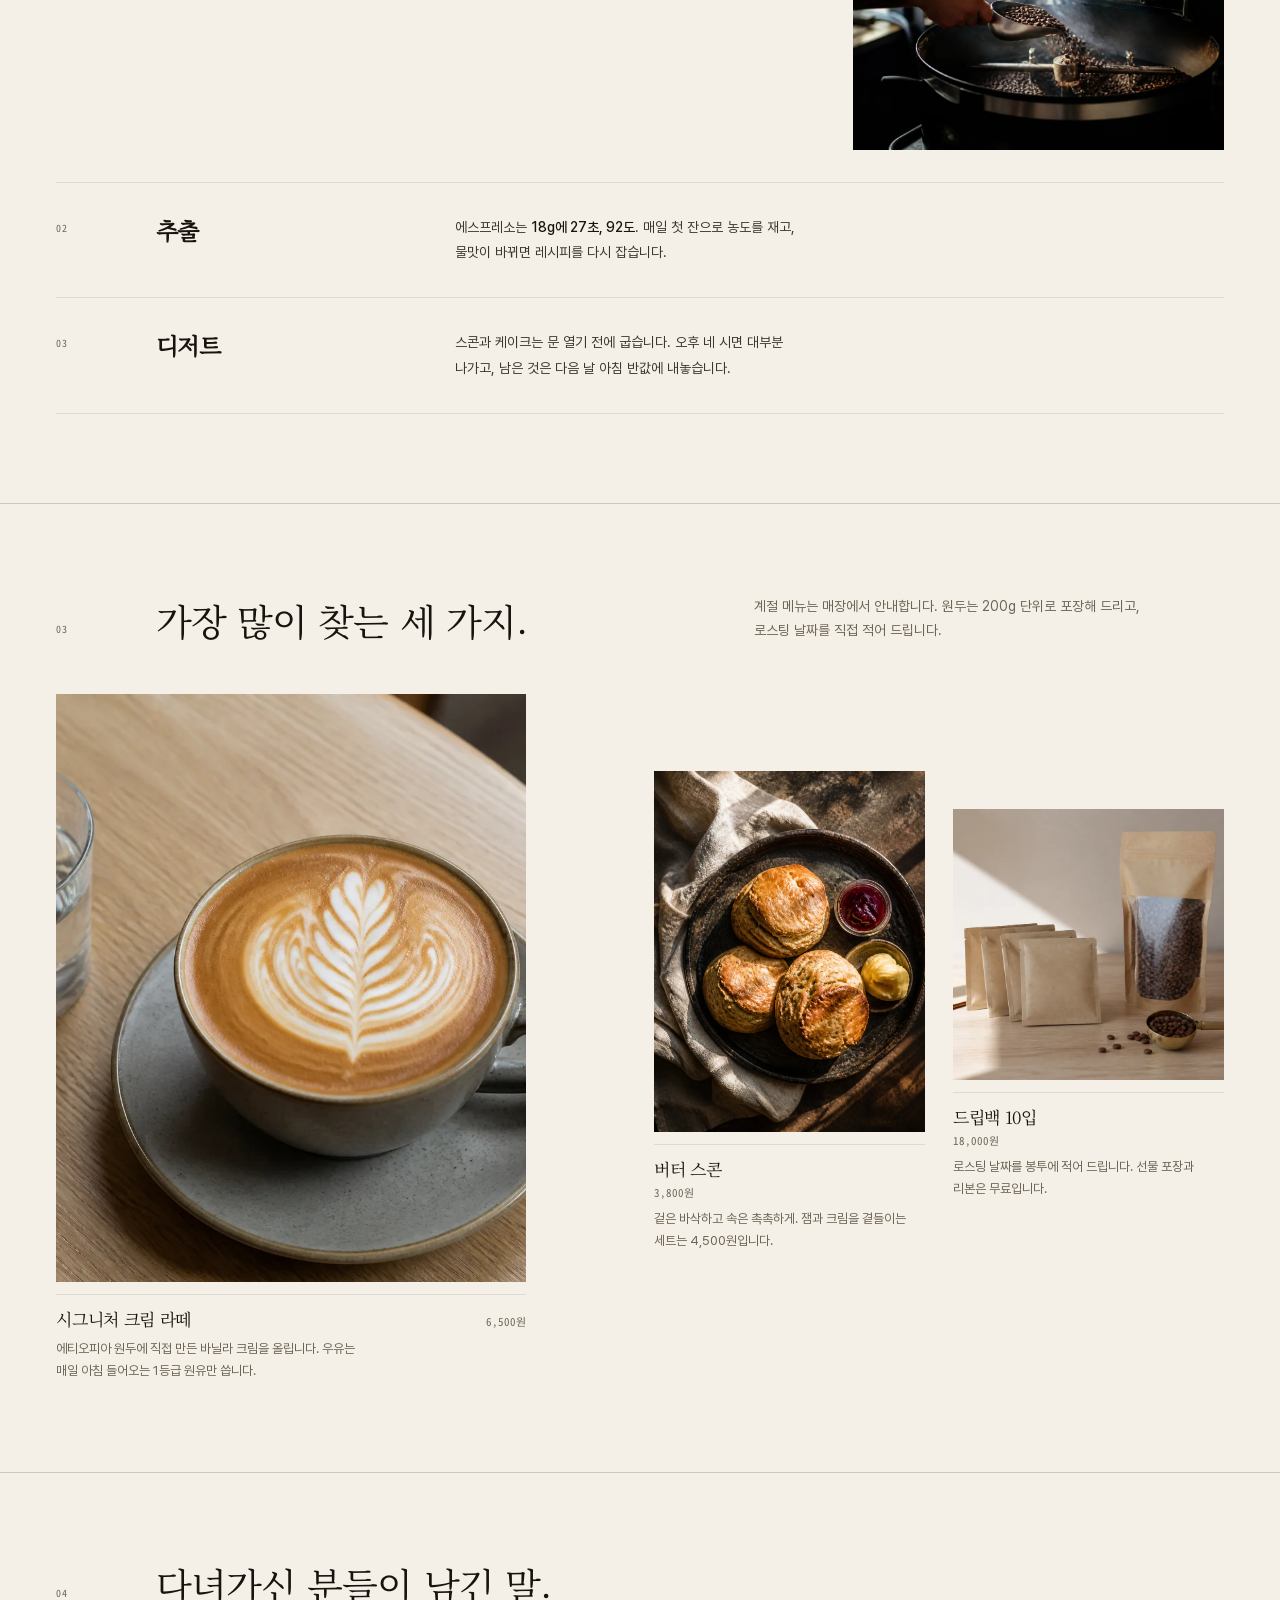
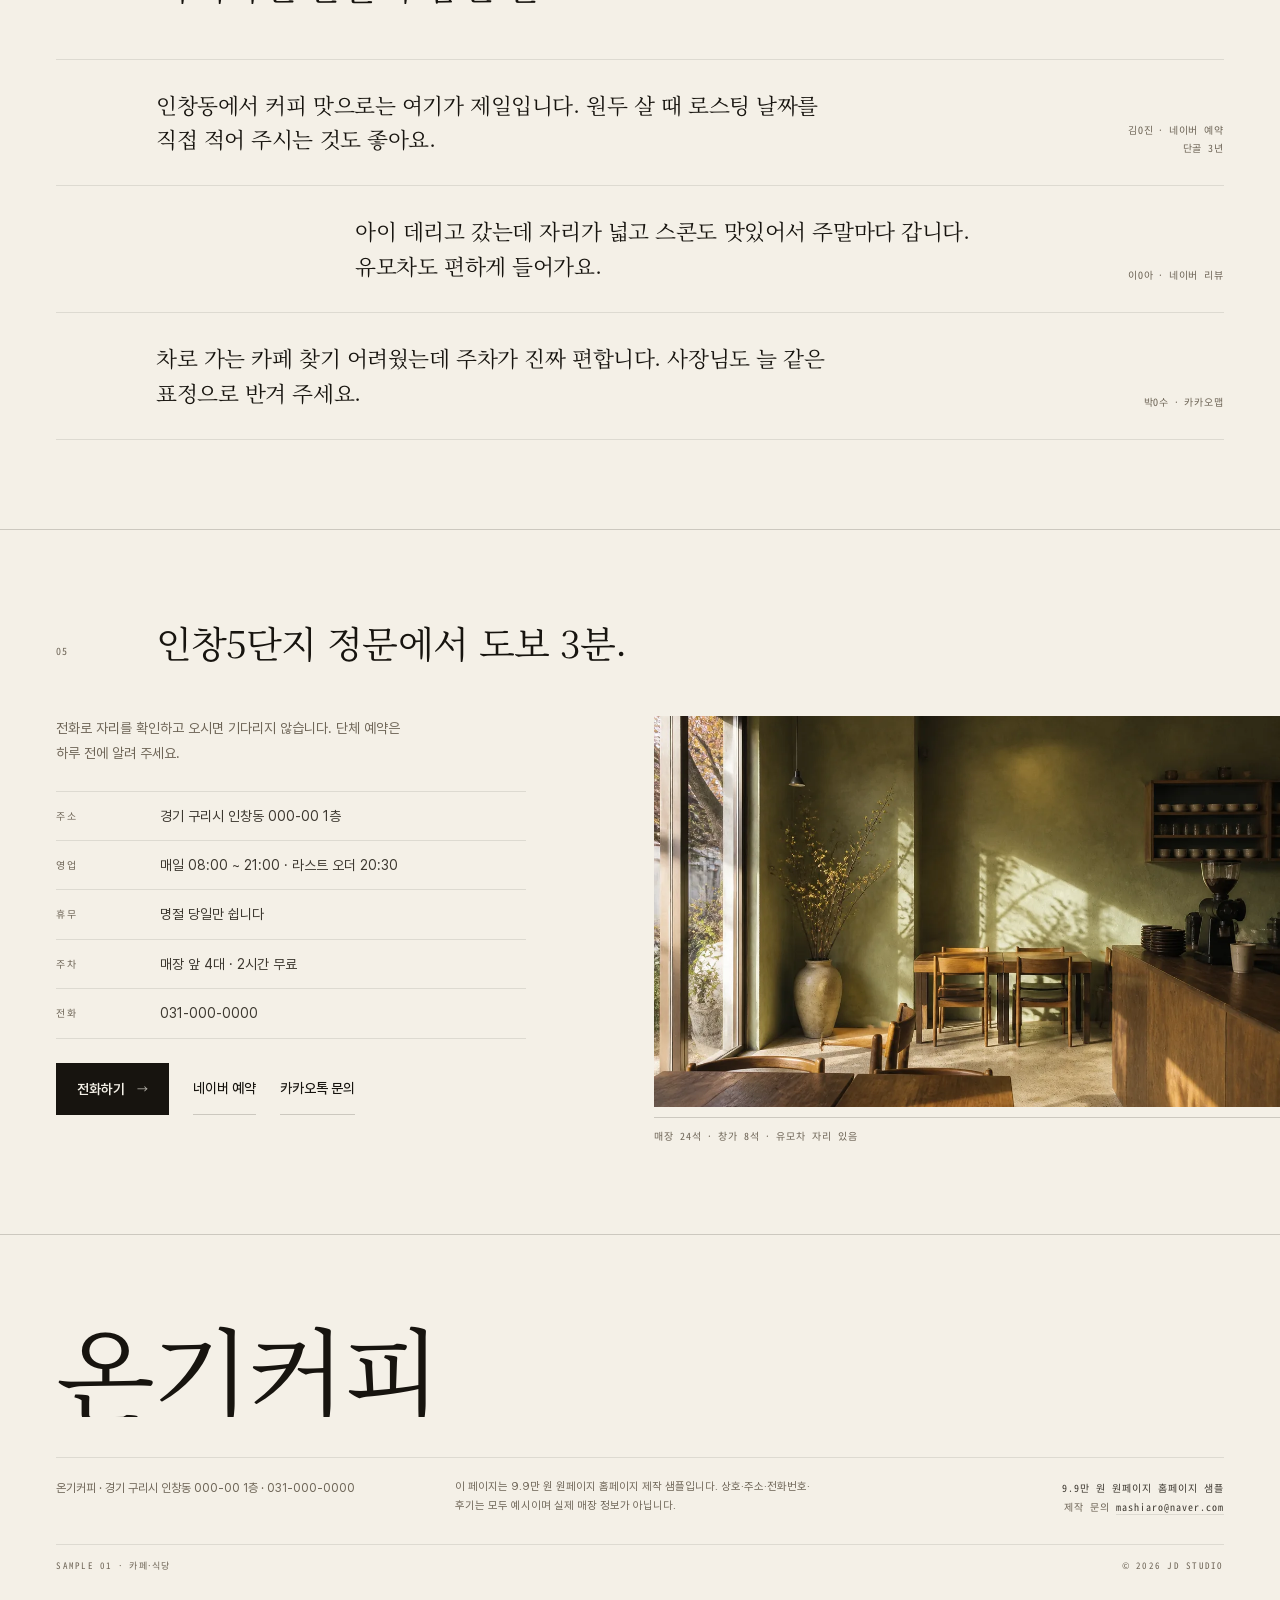
==== commit 9f85cd2f: "원페이지 샘플·포트폴리오 리디자인: 에디토리얼 레이아웃, 실사 이미지 16장, WebGL 히어로 - SVG 일러스트와 균등 카드·알약 배지·가짜 통계 제거, 12칼럼 비대칭 그리드" ====
--- a/01-store-landing/index.html
+++ b/01-store-landing/index.html
@@ -3,1087 +3,874 @@
 <head>
 <meta charset="utf-8">
 <meta name="viewport" content="width=device-width, initial-scale=1">
-<title>온기커피 — 구리 인창동 로스터리 카페 · 9.9만 원 원페이지 샘플</title>
-<meta name="description" content="9.9만 원 원페이지 홈페이지 제작 샘플. 카페·식당 / 인테리어·설비 / 학원·공방 세 업종을 한 페이지에서 바로 확인해 보세요.">
-<meta name="theme-color" content="#c05f2b">
+<title>원페이지 홈페이지 샘플 · 카페·식당 / 인테리어·설비 / 학원·공방</title>
+<meta name="description" content="9.9만 원 원페이지 홈페이지 제작 샘플. 카페·식당, 인테리어·설비, 학원·공방 세 업종을 한 페이지에서 확인할 수 있습니다.">
+<meta name="theme-color" content="#F4F0E7">
+<meta property="og:type" content="website">
+<meta property="og:title" content="원페이지 홈페이지 샘플 · 세 업종">
+<meta property="og:description" content="카페·식당 / 인테리어·설비 / 학원·공방. 업종을 바꾸면 페이지 전체가 바뀝니다.">
+<meta property="og:image" content="assets/cafe-hero.webp">
+<link rel="icon" href="assets/favicon-32.png" sizes="32x32">
+<link rel="apple-touch-icon" href="assets/apple-touch-icon.png">
 <style>
-@font-face{font-family:Pretendard;font-style:normal;font-weight:400;font-display:swap;src:url([data-uri]) format('woff2')}
-@font-face{font-family:Pretendard;font-style:normal;font-weight:600;font-display:swap;src:url([data-uri]) format('woff2')}
-@font-face{font-family:Pretendard;font-style:normal;font-weight:700;font-display:swap;src:url([data-uri]) format('woff2')}
-@font-face{font-family:Pretendard;font-style:normal;font-weight:800;font-display:swap;src:url([data-uri]) format('woff2')}
+@font-face{font-family:"Editorial Serif";font-style:normal;font-weight:400;font-display:swap;src:url("assets/fonts/serif-regular.woff2") format("woff2")}
+@font-face{font-family:"UI Sans";font-style:normal;font-weight:400;font-display:swap;src:url("assets/fonts/sans-regular.woff2") format("woff2")}
+@font-face{font-family:"UI Sans";font-style:normal;font-weight:500;font-display:swap;src:url("assets/fonts/sans-medium.woff2") format("woff2")}
+@font-face{font-family:"UI Sans";font-style:normal;font-weight:600;font-display:swap;src:url("assets/fonts/sans-semibold.woff2") format("woff2")}
+@font-face{font-family:"Index Mono";font-style:normal;font-weight:400;font-display:swap;src:url("assets/fonts/mono-regular.woff2") format("woff2")}
+
 :root{
-  --font:"Pretendard","Pretendard Variable",system-ui,-apple-system,"Apple SD Gothic Neo","Malgun Gothic","Noto Sans KR",sans-serif;
+  --paper:#F4F0E7;
+  --paper-soft:#EDE7DB;
+  --ink:#17140F;
+  --ink-2:#3C372F;
+  --muted:#6E6557;
+  --line:rgba(23,20,15,.18);
+  --line-soft:rgba(23,20,15,.10);
+  --accent:#9A4E2B;
+  --serif:"Editorial Serif","Noto Serif KR","Nanum Myeongjo",serif;
+  --sans:"UI Sans","Pretendard","Apple SD Gothic Neo",system-ui,sans-serif;
+  --mono:"Index Mono","IBM Plex Mono",ui-monospace,monospace;
+  --ease:cubic-bezier(.22,1,.36,1);
+  --pad:clamp(20px,4.4vw,64px);
+  --gut:clamp(16px,2.2vw,32px);
+  --maxw:1408px;
+  --bleed:max(var(--pad), calc((100vw - var(--maxw)) / 2 + var(--pad)));
 }
+body[data-ind="interior"]{--paper:#EFEEE8;--paper-soft:#E5E4DC;--ink:#16150F;--ink-2:#3A3B33;--muted:#696A5E;--accent:#4E5B4A;--line:rgba(22,21,15,.18);--line-soft:rgba(22,21,15,.10)}
+body[data-ind="clay"]{--paper:#F3EDE3;--paper-soft:#EAE2D4;--ink:#1A1510;--ink-2:#3E352C;--muted:#736455;--accent:#8A5A34;--line:rgba(26,21,16,.18);--line-soft:rgba(26,21,16,.10)}
+
 *,*::before,*::after{box-sizing:border-box}
-html{scroll-behavior:smooth;scroll-padding-top:128px;-webkit-text-size-adjust:100%}
-body{
-  margin:0;font-family:var(--font);color:var(--ink);background:var(--paper);
-  line-height:1.6;letter-spacing:-.011em;-webkit-font-smoothing:antialiased;
-  --ink:#1b1713;--ink2:#575049;--ink3:#8a8076;--paper:#fbf8f3;--card:#ffffff;
-  --line:rgba(27,23,19,.12);--line2:rgba(27,23,19,.075);
-  --accent:#c05f2b;--accent-deep:#8d3f16;--soft:#f8e9dd;
-  --shadow-lg:0 40px 80px -40px rgba(48,32,18,.55);
-  transition:background-color .45s ease;
+html{-webkit-text-size-adjust:100%;scroll-behavior:smooth}
+body{margin:0;overflow-x:clip;background:var(--paper);color:var(--ink);font-family:var(--sans);font-size:16px;line-height:1.6;font-weight:400;word-break:keep-all;overflow-wrap:break-word;-webkit-font-smoothing:antialiased;transition:background-color .5s var(--ease),color .5s var(--ease)}
+img{display:block;max-width:100%;height:auto}
+a{color:inherit}
+button{font:inherit;color:inherit}
+h1,h2,h3,p,figure,blockquote,dl,dd{margin:0}
+ul{margin:0;padding:0;list-style:none}
+figure{margin:0}
+:focus-visible{outline:1px solid var(--ink);outline-offset:3px}
+
+.skip{position:absolute;left:-9999px;top:0;background:var(--ink);color:var(--paper);padding:12px 16px;z-index:100}
+.skip:focus{left:16px;top:16px}
+
+/* ---------- header ---------- */
+.bar{position:fixed;z-index:50;top:14px;left:50%;transform:translateX(-50%);width:min(var(--maxw),calc(100% - 28px));display:grid;grid-template-columns:auto 1fr auto;align-items:center;gap:16px;padding:10px 14px;border:1px solid var(--line-soft);background:rgba(244,240,231,.82);-webkit-backdrop-filter:blur(18px) saturate(1.05);backdrop-filter:blur(18px) saturate(1.05);transition:background .5s var(--ease),border-color .5s var(--ease)}
+body[data-ind="interior"] .bar{background:rgba(239,238,232,.82)}
+body[data-ind="clay"] .bar{background:rgba(243,237,227,.82)}
+.mark{display:flex;align-items:baseline;gap:10px;text-decoration:none;white-space:nowrap}
+.mark__ko{font-family:var(--serif);font-size:17px;letter-spacing:-.01em}
+.mark__en{font-family:var(--mono);font-size:9px;letter-spacing:.2em;color:var(--muted);text-transform:uppercase}
+.tabs{display:flex;justify-self:center;align-items:stretch;gap:2px}
+.tab{position:relative;display:flex;align-items:baseline;gap:8px;padding:8px 14px;background:none;border:0;cursor:pointer;color:var(--muted);transition:color .3s var(--ease)}
+.tab::after{content:"";position:absolute;left:14px;right:14px;bottom:0;height:1px;background:var(--ink);transform:scaleX(0);transform-origin:left;transition:transform .5s var(--ease)}
+.tab:hover{color:var(--ink-2)}
+.tab[aria-selected="true"]{color:var(--ink)}
+.tab[aria-selected="true"]::after{transform:scaleX(1)}
+.tab__no{font-family:var(--mono);font-size:10px;letter-spacing:.08em;color:var(--muted)}
+.tab[aria-selected="true"] .tab__no{color:var(--accent)}
+.tab__lb{font-size:13px;font-weight:500;letter-spacing:-.01em}
+.tab__short{display:none;font-size:13px;font-weight:500;letter-spacing:-.01em}
+.bar__meta{display:flex;align-items:center;gap:14px;font-family:var(--mono);font-size:10px;letter-spacing:.14em;color:var(--muted);text-transform:uppercase;white-space:nowrap}
+.bar__meta b{font-weight:400;color:var(--ink)}
+.bar__mail{text-decoration:none;border-bottom:1px solid var(--line-soft);padding-bottom:2px;transition:border-color .3s var(--ease)}
+.bar__mail:hover{border-color:var(--ink)}
+
+/* ---------- hero ---------- */
+.hero{max-width:var(--maxw);margin:0 auto;padding:clamp(96px,12vw,150px) var(--pad) 0;display:grid;grid-template-columns:repeat(12,1fr);column-gap:var(--gut);align-items:start}
+.hero__text{grid-column:1/7;padding-top:6px}
+.eyebrow{padding-top:12px;border-top:1px solid var(--line);font-family:var(--mono);font-size:11px;letter-spacing:.16em;color:var(--muted);line-height:1.5}
+.display{word-break:keep-all;font-family:var(--serif);font-weight:400;font-size:clamp(34px,4.35vw,62px);line-height:1.14;letter-spacing:-.028em;margin-top:28px;text-wrap:balance}
+.display span{display:block}
+.display em{font-style:normal;color:var(--accent)}
+.lede{margin-top:24px;max-width:44ch;color:var(--ink-2);font-size:15px;line-height:1.8;text-wrap:pretty}
+.acts{display:flex;align-items:center;gap:24px;margin-top:32px;flex-wrap:wrap}
+.btn{display:inline-flex;align-items:center;gap:12px;padding:14px 20px;background:var(--ink);color:var(--paper);border:1px solid var(--ink);font-size:14px;font-weight:600;letter-spacing:-.01em;cursor:pointer;transition:transform .3s var(--ease),background .3s var(--ease),color .3s var(--ease)}
+.btn:hover{transform:translateY(-2px);background:var(--accent);border-color:var(--accent);color:#F7F3EA}
+.btn:active{transform:translateY(0) scale(.99)}
+.btn__arw{font-family:var(--mono);font-size:11px;font-weight:400;opacity:.75}
+.link{display:inline-flex;align-items:center;gap:8px;background:none;border:0;border-bottom:1px solid var(--line);padding:2px 0;font-size:14px;font-weight:500;cursor:pointer;transition:color .3s var(--ease),border-color .3s var(--ease)}
+.link:hover{color:var(--accent);border-color:var(--accent)}
+.note{margin-top:18px;max-width:48ch;font-size:13px;line-height:1.75;color:var(--muted);padding-left:14px;border-left:1px solid var(--line);transition:opacity .4s var(--ease)}
+.note strong{color:var(--ink-2);font-weight:500}
+.note a{color:var(--ink);text-decoration:none;border-bottom:1px solid var(--line)}
+.facts{display:grid;grid-template-columns:repeat(3,1fr);gap:var(--gut);margin-top:40px;padding-top:14px;border-top:1px solid var(--line)}
+.facts li{min-width:0}
+.facts dt,.facts .k{display:block;font-family:var(--mono);font-size:9px;letter-spacing:.18em;color:var(--muted);text-transform:uppercase}
+.facts .v{display:block;margin-top:6px;font-size:13px;line-height:1.45;color:var(--ink-2);letter-spacing:-.01em}
+
+.hero__media{grid-column:7/13;margin-top:clamp(24px,5vw,80px);margin-right:calc(var(--bleed) * -1)}
+.media{position:relative;aspect-ratio:4/3;background:var(--paper-soft);overflow:hidden}
+.media img,.media canvas{position:absolute;inset:0;width:100%;height:100%;object-fit:cover}
+.media canvas{opacity:0;transition:opacity .8s var(--ease);z-index:1}
+.media.is-live canvas{opacity:1}
+.hero__cap{display:flex;justify-content:space-between;gap:16px;margin-top:12px;padding-top:10px;padding-right:var(--pad);border-top:1px solid var(--line);font-family:var(--mono);font-size:10px;letter-spacing:.1em;color:var(--muted);line-height:1.6}
+.hero__cap span:last-child{text-align:right}
+
+/* ---------- statement ---------- */
+.statement{max-width:var(--maxw);margin:0 auto;padding:clamp(72px,10vw,140px) var(--pad);display:grid;grid-template-columns:repeat(12,1fr);column-gap:var(--gut);row-gap:24px}
+.statement__kick{grid-column:1/4;font-family:var(--mono);font-size:10px;letter-spacing:.18em;color:var(--muted);text-transform:uppercase;padding-top:8px}
+.statement__text{word-break:keep-all;grid-column:4/12;font-family:var(--serif);font-weight:400;font-size:clamp(26px,3.5vw,48px);line-height:1.32;letter-spacing:-.025em;max-width:22ch;text-wrap:balance}
+.statement__text .w{opacity:.16;transition:opacity .7s var(--ease)}
+.statement__text .w.on{opacity:1}
+.statement__text .br{display:block}
+
+/* ---------- sections ---------- */
+.sec{max-width:var(--maxw);margin:0 auto;padding:clamp(64px,7vw,96px) var(--pad);border-top:1px solid var(--line)}
+.sec__head{display:grid;grid-template-columns:repeat(12,1fr);column-gap:var(--gut);row-gap:16px;align-items:end;margin-bottom:clamp(32px,4vw,56px)}
+.sec__no{grid-column:1/2;font-family:var(--mono);font-size:10px;letter-spacing:.1em;color:var(--muted);padding-bottom:6px}
+.sec__title{word-break:keep-all;grid-column:2/8;font-family:var(--serif);font-weight:400;font-size:clamp(24px,2.9vw,40px);line-height:1.22;letter-spacing:-.025em;text-wrap:balance}
+.sec__desc{grid-column:8/13;color:var(--muted);font-size:14px;line-height:1.75;max-width:46ch;text-wrap:pretty}
+
+.rows{border-top:1px solid var(--line-soft)}
+.row{display:grid;grid-template-columns:repeat(12,1fr);column-gap:var(--gut);row-gap:12px;padding:32px 0;border-bottom:1px solid var(--line-soft);align-items:start}
+.row__no{grid-column:1/2;font-family:var(--mono);font-size:10px;letter-spacing:.1em;color:var(--muted);padding-top:5px}
+.row__title{grid-column:2/5;font-family:var(--serif);font-size:clamp(19px,1.8vw,24px);line-height:1.35;letter-spacing:-.02em}
+.row__body{grid-column:5/9;font-size:14px;line-height:1.8;color:var(--ink-2);text-wrap:pretty}
+.row__body strong{font-weight:500;color:var(--ink)}
+.row__media{grid-column:9/13;aspect-ratio:4/3;overflow:hidden;background:var(--paper-soft);margin-top:-8px}
+.row__media img{width:100%;height:100%;object-fit:cover;transition:transform .9s var(--ease)}
+.row:hover .row__media img{transform:scale(1.03)}
+
+.work{display:grid;grid-template-columns:repeat(12,1fr);column-gap:var(--gut);row-gap:clamp(24px,3vw,40px);align-items:start}
+.item{min-width:0}
+.item__fig{overflow:hidden;background:var(--paper-soft)}
+.item__fig img{width:100%;height:100%;object-fit:cover;transition:transform .9s var(--ease)}
+.item:hover .item__fig img{transform:scale(1.035)}
+.item__cap{display:flex;justify-content:space-between;align-items:baseline;gap:12px;margin-top:12px;padding-top:10px;border-top:1px solid var(--line-soft)}
+.item__name{font-family:var(--serif);font-size:17px;letter-spacing:-.02em;word-break:keep-all}
+.item:nth-child(2) .item__cap,.item:nth-child(3) .item__cap{flex-direction:column;align-items:flex-start;gap:2px}
+.item:nth-child(2) .item__meta,.item:nth-child(3) .item__meta{white-space:normal}
+.item__meta{font-family:var(--mono);font-size:11px;color:var(--muted);white-space:nowrap}
+.item__desc{margin-top:6px;font-size:13px;line-height:1.7;color:var(--muted);max-width:38ch;text-wrap:pretty}
+.item:nth-child(1){grid-column:1/6}
+.item:nth-child(1) .item__fig{aspect-ratio:4/5}
+.item:nth-child(2){grid-column:7/10;margin-top:clamp(16px,6vw,88px)}
+.item:nth-child(2) .item__fig{aspect-ratio:3/4}
+.item:nth-child(3){grid-column:10/13;margin-top:clamp(24px,9vw,140px)}
+.item:nth-child(3) .item__fig{aspect-ratio:1/1}
+
+.quotes{border-top:1px solid var(--line-soft)}
+.quote{display:grid;grid-template-columns:repeat(12,1fr);column-gap:var(--gut);row-gap:8px;padding:28px 0;border-bottom:1px solid var(--line-soft)}
+.quote__text{grid-column:2/9;font-family:var(--serif);font-size:clamp(17px,1.7vw,22px);line-height:1.6;letter-spacing:-.02em;color:var(--ink);text-wrap:pretty}
+.quote__who{grid-column:9/13;align-self:end;font-family:var(--mono);font-size:10px;letter-spacing:.08em;color:var(--muted);line-height:1.8;text-align:right}
+.quote:nth-child(2) .quote__text{grid-column:4/11}
+.quote:nth-child(2) .quote__who{grid-column:11/13}
+
+.visit{display:grid;grid-template-columns:repeat(12,1fr);column-gap:var(--gut);row-gap:32px;align-items:start}
+.visit__info{grid-column:1/6}
+.visit__desc{font-size:14px;line-height:1.8;color:var(--muted);max-width:40ch;margin-bottom:24px;text-wrap:pretty}
+.visit dl{border-top:1px solid var(--line-soft)}
+.visit .drow{display:grid;grid-template-columns:88px 1fr;gap:16px;padding:13px 0;border-bottom:1px solid var(--line-soft)}
+.visit .drow dt{font-family:var(--mono);font-size:10px;letter-spacing:.12em;color:var(--muted);padding-top:3px}
+.visit .drow dd{font-size:14px;line-height:1.6;color:var(--ink-2)}
+.visit__acts{display:flex;gap:24px;margin-top:24px;flex-wrap:wrap}
+.visit__media{grid-column:7/13;margin-right:calc(var(--bleed) * -1)}
+.visit__fig{aspect-ratio:16/10;overflow:hidden;background:var(--paper-soft)}
+.visit__fig img{width:100%;height:100%;object-fit:cover}
+.visit__cap{margin-top:10px;padding-top:10px;padding-right:var(--pad);border-top:1px solid var(--line);font-family:var(--mono);font-size:10px;letter-spacing:.1em;color:var(--muted)}
+
+/* ---------- footer ---------- */
+.foot{max-width:var(--maxw);margin:0 auto;padding:clamp(56px,7vw,88px) var(--pad) 32px;border-top:1px solid var(--line)}
+.foot__mark{font-family:var(--serif);font-size:clamp(38px,8vw,112px);line-height:.92;letter-spacing:-.035em;overflow:hidden}
+.foot__mark span{display:block}
+.foot__grid{display:grid;grid-template-columns:repeat(12,1fr);column-gap:var(--gut);row-gap:20px;margin-top:40px;padding-top:20px;border-top:1px solid var(--line-soft);font-size:12px;line-height:1.7;color:var(--muted)}
+.foot__addr{grid-column:1/5}
+.foot__note{grid-column:5/9;font-size:11px}
+.foot__credit{grid-column:10/13;text-align:right;font-family:var(--mono);font-size:10px;letter-spacing:.1em;line-height:1.9}
+.foot__credit b{font-weight:400;color:var(--ink-2)}
+.foot__credit a{text-decoration:none;border-bottom:1px solid var(--line-soft);color:var(--ink-2)}
+.foot__credit a:hover{border-color:var(--ink)}
+.foot__base{display:flex;justify-content:space-between;gap:16px;margin-top:28px;padding-top:14px;border-top:1px solid var(--line-soft);font-family:var(--mono);font-size:9px;letter-spacing:.14em;color:var(--muted);text-transform:uppercase;flex-wrap:wrap}
+
+[data-rv]{opacity:0;transform:translateY(28px);transition:opacity .8s var(--ease),transform .8s var(--ease)}
+[data-rv].on{opacity:1;transform:none}
+
+@media (max-width:1080px){
+  .bar__meta{display:none}
+  .hero__text{grid-column:1/8}
+  .hero__media{grid-column:8/13}
+  .sec__desc{grid-column:8/13}
+  .row__body{grid-column:5/10}
+  .row__media{grid-column:10/13}
 }
-body[data-ind="interior"]{
-  --ink:#121b1b;--ink2:#4c5a59;--ink3:#7d8a89;--paper:#f6faf9;--card:#ffffff;
-  --line:rgba(12,30,29,.12);--line2:rgba(12,30,29,.075);
-  --accent:#1a6a66;--accent-deep:#0e4b48;--soft:#e2f0ed;
-  --shadow-lg:0 40px 80px -40px rgba(10,40,38,.5);
+@media (max-width:820px){
+  .bar{grid-template-columns:auto 1fr;gap:8px;padding:8px 10px;top:8px}
+  .mark__en{display:none}
+  .tabs{justify-self:end;overflow-x:auto;scrollbar-width:none}
+  .tabs::-webkit-scrollbar{display:none}
+  .tab{padding:7px 9px}
+  .tab::after{left:9px;right:9px}
+  .tab__lb{font-size:12px}
+  .hero{grid-template-columns:1fr;padding-top:104px}
+  .hero__text,.hero__media{grid-column:1/-1}
+  .hero__media{margin-top:40px;margin-right:calc(var(--pad) * -1)}
+  .hero__cap{padding-right:var(--pad)}
+  .visit__cap{padding-right:0}
+  .display{font-size:clamp(32px,8.4vw,44px);line-height:1.16}
+  .facts{grid-template-columns:1fr;gap:0;margin-top:32px}
+  .facts li{display:flex;justify-content:space-between;gap:16px;padding:10px 0;border-bottom:1px solid var(--line-soft)}
+  .facts .v{margin-top:0;text-align:right}
+  .statement{grid-template-columns:1fr;padding-block:64px}
+  .statement__kick,.statement__text{grid-column:1/-1}
+  .statement__text{font-size:clamp(24px,6.4vw,32px);max-width:none}
+  .sec__head{grid-template-columns:1fr;row-gap:10px}
+  .sec__no,.sec__title,.sec__desc{grid-column:1/-1}
+  .sec__no{padding-bottom:0}
+  .row{grid-template-columns:1fr;row-gap:8px;padding:26px 0}
+  .row__no,.row__title,.row__body,.row__media{grid-column:1/-1}
+  .row__media{margin-top:16px;aspect-ratio:16/10}
+  .work{grid-template-columns:1fr}
+  .item:nth-child(1),.item:nth-child(2),.item:nth-child(3){grid-column:1/-1;margin-top:0}
+  .item:nth-child(1) .item__fig{aspect-ratio:4/5}
+  .item:nth-child(2) .item__fig{aspect-ratio:4/3}
+  .item:nth-child(3) .item__fig{aspect-ratio:1/1}
+  .item__cap{flex-direction:column;align-items:flex-start;gap:2px}
+  .item__meta{white-space:normal}
+  .quote{grid-template-columns:1fr;row-gap:10px}
+  .quote__text,.quote:nth-child(2) .quote__text,.quote__who,.quote:nth-child(2) .quote__who{grid-column:1/-1;text-align:left}
+  .visit{grid-template-columns:1fr}
+  .visit__info,.visit__media{grid-column:1/-1}
+  .visit__media{margin-right:0}
+  .foot__addr,.foot__note,.foot__credit{grid-column:1/-1;text-align:left}
+  .foot__grid{margin-top:28px}
 }
-body[data-ind="craft"]{
-  --ink:#191527;--ink2:#514b60;--ink3:#847e93;--paper:#faf9fd;--card:#ffffff;
-  --line:rgba(25,21,39,.12);--line2:rgba(25,21,39,.075);
-  --accent:#5c48b4;--accent-deep:#3f2f8a;--soft:#ece8fb;
-  --shadow-lg:0 40px 80px -40px rgba(35,24,80,.5);
+@media (max-width:480px){
+  .tab{padding:7px 7px;gap:5px}
+  .tab::after{left:7px;right:7px}
+  .tab__lb{display:none}
+  .tab__short{display:inline}
+  .mark__ko{font-size:15px}
 }
-img,svg{display:block;max-width:100%}
-a{color:inherit}
-button{font-family:inherit}
-.wrap{width:100%;max-width:1180px;margin:0 auto;padding:0 28px}
-.sr{position:absolute;width:1px;height:1px;overflow:hidden;clip:rect(0 0 0 0);white-space:nowrap}
-
-/* ============ 샘플 전환 바 ============ */
-.samplebar{background:#171512;color:#f5f0e8;position:relative;z-index:60}
-.samplebar .wrap{display:flex;align-items:center;gap:14px;height:58px}
-.samplebadge{display:inline-flex;align-items:center;gap:6px;font-size:11px;font-weight:800;letter-spacing:.02em;color:#f0c88a;background:rgba(240,200,138,.12);border:1px solid rgba(240,200,138,.28);padding:5px 10px;border-radius:999px;white-space:nowrap}
-.samplebadge i{width:5px;height:5px;border-radius:50%;background:#f0c88a;display:block}
-.samplebar__label{font-size:12.5px;color:#a49c92;white-space:nowrap}
-.switcher{margin-left:auto;display:flex;gap:4px;background:#282420;padding:5px;border-radius:999px}
-.sw{appearance:none;border:0;background:transparent;color:#cdc5ba;font:inherit;font-size:13px;font-weight:700;
-  padding:8px 17px;border-radius:999px;cursor:pointer;display:inline-flex;align-items:center;gap:7px;
-  transition:background .25s ease,color .25s ease;white-space:nowrap;letter-spacing:-.01em}
-.sw:hover{color:#fff;background:rgba(255,255,255,.07)}
-.sw.is-on{background:#f6f1e9;color:#171512}
-.sw__num{font-size:10px;font-weight:700;opacity:.5;letter-spacing:.08em}
-.sw.is-on .sw__num{opacity:.55;color:#8d3f16}
-
-/* ============ 헤더 ============ */
-.hdr{position:sticky;top:0;z-index:50;background:var(--paper);border-bottom:1px solid var(--line2)}
-.hdr__in{display:flex;align-items:center;gap:26px;height:76px}
-.brand{display:flex;align-items:center;gap:11px;text-decoration:none;color:inherit;flex:0 0 auto}
-.brand__mark{width:42px;height:42px;border-radius:13px;background:var(--accent);color:#fff;display:grid;place-items:center;
-  font-weight:800;font-size:17px;letter-spacing:-.02em;box-shadow:0 10px 22px -12px var(--accent);transition:background .35s}
-.brand__txt b{display:block;font-size:16px;font-weight:800;letter-spacing:-.03em;line-height:1.3}
-.brand__txt small{display:block;font-size:9px;letter-spacing:.18em;color:var(--ink3);font-weight:700;line-height:1.4}
-.nav{display:flex;gap:26px;margin-left:auto}
-.nav a{color:var(--ink2);text-decoration:none;font-size:14px;font-weight:600;transition:color .2s}
-.nav a:hover{color:var(--accent-deep)}
-.hdr__cta{display:flex;gap:8px;align-items:center;margin-left:auto}
-
-/* ============ 버튼 ============ */
-.btn{display:inline-flex;align-items:center;justify-content:center;gap:8px;border:0;cursor:pointer;font:inherit;
-  font-weight:700;text-decoration:none;border-radius:12px;padding:14px 22px;font-size:15px;letter-spacing:-.02em;
-  transition:transform .18s ease,box-shadow .25s ease,background .25s ease,color .25s ease}
-.btn svg{width:18px;height:18px;flex:0 0 auto}
-.btn--primary{background:var(--accent);color:#fff;box-shadow:0 12px 26px -14px var(--accent)}
-.btn--primary:hover{background:var(--accent-deep);transform:translateY(-1px)}
-.btn--outline{background:transparent;color:var(--ink);box-shadow:inset 0 0 0 1.5px var(--line)}
-.btn--outline:hover{background:rgba(0,0,0,.035)}
-.btn--dark{background:var(--ink);color:#fff}
-.btn--dark:hover{transform:translateY(-1px)}
-.btn--ghost{background:transparent;color:var(--ink2);padding:10px 12px;font-size:13.5px;font-weight:600}
-.btn--ghost:hover{color:var(--accent-deep)}
-.btn--sm{padding:10px 16px;font-size:13.5px;border-radius:10px}
-.btn--sm svg{width:16px;height:16px}
-
-/* ============ 히어로 ============ */
-.hero{position:relative;overflow:hidden;padding:60px 0 0;
-  background:radial-gradient(120% 78% at 10% -4%,var(--soft) 0%,rgba(255,255,255,0) 58%),var(--paper)}
-.hero__in{display:grid;grid-template-columns:1.08fr .92fr;gap:46px;align-items:center;padding-bottom:58px}
-.eyebrow{display:inline-flex;align-items:center;gap:8px;font-size:12.5px;font-weight:700;letter-spacing:-.005em;
-  color:var(--accent-deep);background:var(--soft);padding:7px 14px;border-radius:999px;transition:background .35s}
-.eyebrow::before{content:"";width:6px;height:6px;border-radius:50%;background:var(--accent);flex:0 0 auto}
-h1{font-size:clamp(31px,3.3vw,47px);line-height:1.22;letter-spacing:-.042em;font-weight:800;margin:22px 0 18px;color:var(--ink);word-break:keep-all;text-wrap:balance}
-h1 .hl{display:inline-block}
-h1 em{font-style:normal;color:var(--accent-deep);
-  background:linear-gradient(180deg,transparent 63%,var(--soft) 63%);padding:0 .05em;border-radius:2px}
-.lede{font-size:16px;line-height:1.78;color:var(--ink2);max-width:500px;margin:0 0 28px;word-break:keep-all}
-.hero__cta{display:flex;gap:10px;flex-wrap:wrap}
-.meta{list-style:none;display:flex;flex-wrap:wrap;gap:8px 20px;padding:0;margin:30px 0 0;font-size:13.5px;color:var(--ink2)}
-.meta li{display:inline-flex;align-items:center;gap:7px}
-.meta svg{width:16px;height:16px;color:var(--accent);flex:0 0 auto}
-
-.hero__art{position:relative}
-.artframe{position:relative;border-radius:28px;overflow:hidden;box-shadow:var(--shadow-lg);aspect-ratio:10/11.4;background:var(--soft)}
-.artframe svg{width:100%;height:100%}
-.scene{display:none}
-.scene.is-on{display:block}
-.float{position:absolute;background:#fff;border-radius:15px;box-shadow:0 20px 44px -20px rgba(30,20,10,.4);
-  padding:12px 15px;display:flex;gap:10px;align-items:center;font-size:12.5px;line-height:1.4}
-.float b{display:block;font-size:14px;font-weight:800;letter-spacing:-.025em;color:#1b1713}
-.float span.t{display:block;font-size:11.5px;color:#8a8076}
-.float--tl{left:-20px;top:30px}
-.float--br{right:-16px;bottom:38px}
-.dot{width:8px;height:8px;border-radius:50%;background:#2c9c62;box-shadow:0 0 0 4px rgba(44,156,98,.15);flex:0 0 auto}
-.float__ic{width:30px;height:30px;border-radius:9px;background:#f6f2ec;color:#8d3f16;display:grid;place-items:center;flex:0 0 auto}
-.float__ic svg{width:16px;height:16px}
-
-/* 트러스트 */
-.trust{border-top:1px solid var(--line2);border-bottom:1px solid var(--line2);background:rgba(255,255,255,.55)}
-.trust__in{display:grid;grid-template-columns:repeat(4,1fr)}
-.trust__i{padding:24px 8px;text-align:center;border-right:1px solid var(--line2)}
-.trust__i:last-child{border-right:0}
-.trust__i b{display:block;font-size:26px,;font-size:26px;font-weight:800;letter-spacing:-.04em;color:var(--accent-deep);line-height:1.25}
-.trust__i span{font-size:12.5px;color:var(--ink3);letter-spacing:-.01em}
-
-/* ============ 섹션 공통 ============ */
-.sec{padding:92px 0}
-.sec--white{background:var(--card)}
-.sec__head{display:flex;align-items:flex-end;justify-content:space-between;gap:40px;margin-bottom:40px}
-.sec__head h2{font-size:clamp(26px,3vw,36px);letter-spacing:-.04em;font-weight:800;margin:14px 0 0;line-height:1.3;word-break:keep-all}
-.sec__desc{max-width:330px;color:var(--ink3);font-size:13.5px;line-height:1.75;margin:0 0 4px;word-break:keep-all}
-
-/* 강점 카드 */
-.cards{display:grid;grid-template-columns:repeat(4,1fr);gap:16px}
-.card{background:var(--card);border:1px solid var(--line2);border-radius:20px;padding:26px 22px;display:flex;flex-direction:column;
-  box-shadow:0 22px 44px -38px rgba(30,20,10,.5);transition:transform .25s ease,box-shadow .25s ease,border-color .25s}
-.card:hover{transform:translateY(-4px);box-shadow:0 30px 52px -32px rgba(30,20,10,.45);border-color:var(--line)}
-.card__ic{width:46px;height:46px;border-radius:14px;background:var(--soft);color:var(--accent-deep);display:grid;place-items:center;margin-bottom:18px;transition:background .35s}
-.card__ic svg{width:23px;height:23px}
-.card h3{font-size:16.5px;margin:0 0 9px;letter-spacing:-.028em;line-height:1.4}
-.card p{font-size:13.5px;line-height:1.7;color:var(--ink2);margin:0 0 18px;word-break:keep-all}
-.chip{margin-top:auto;align-self:flex-start;font-size:11.5px;font-weight:800;color:var(--accent-deep);background:var(--soft);
-  padding:5px 10px;border-radius:8px;letter-spacing:-.01em;transition:background .35s}
-
-/* 갤러리 */
-.gal{display:grid;grid-template-columns:repeat(4,1fr);gap:18px}
-.gcard{border-radius:20px;overflow:hidden;background:var(--card);border:1px solid var(--line2);
-  transition:transform .25s ease,box-shadow .25s ease;box-shadow:0 22px 44px -40px rgba(30,20,10,.5)}
-.gcard:hover{transform:translateY(-4px);box-shadow:0 30px 50px -32px rgba(30,20,10,.45)}
-.gcard__img{position:relative;aspect-ratio:4/3.15;display:grid;place-items:center;overflow:hidden}
-.gcard__img::after{content:"";position:absolute;inset:0;background:radial-gradient(120% 90% at 18% 8%,rgba(255,255,255,.5),rgba(255,255,255,0) 62%);pointer-events:none}
-.gcard__img::before{content:"";position:absolute;width:108px;height:108px;border-radius:50%;
-  background:rgba(255,255,255,.2);box-shadow:inset 0 0 0 1px rgba(255,255,255,.42);z-index:0}
-.gcard__img svg{width:62px;height:62px;color:#fff;position:relative;z-index:1;
-  filter:drop-shadow(0 10px 18px rgba(60,40,20,.32))}
-.gtag{position:absolute;left:12px;top:12px;z-index:2;background:rgba(255,255,255,.94);color:#2a241d;font-size:10.5px;
-  font-weight:800;padding:4px 9px;border-radius:7px;letter-spacing:0}
-.gcard__body{padding:15px 17px 19px}
-.gcard__body h3{font-size:15px;margin:0 0 4px;letter-spacing:-.028em;line-height:1.4}
-.gprice{font-size:12.5px;font-weight:800;color:var(--accent-deep);margin:0 0 8px;letter-spacing:-.01em}
-.gcard__body p{font-size:12px;color:var(--ink3);line-height:1.62;margin:0;word-break:keep-all}
-
-/* 후기 */
-.reviews{display:grid;grid-template-columns:repeat(3,1fr);gap:18px}
-.rv{background:var(--card);border:1px solid var(--line2);border-radius:20px;padding:26px 24px;display:flex;flex-direction:column;gap:14px;
-  box-shadow:0 22px 44px -40px rgba(30,20,10,.5)}
-.rv__stars{color:#e0a03c;letter-spacing:3px;font-size:13px;line-height:1}
-.rv p{margin:0;font-size:14px;line-height:1.78;color:var(--ink2);word-break:keep-all}
-.rv__who{display:flex;align-items:center;gap:10px;margin-top:auto;padding-top:4px}
-.rv__av{width:36px;height:36px;border-radius:50%;background:var(--soft);color:var(--accent-deep);display:grid;place-items:center;
-  font-size:13px;font-weight:800;flex:0 0 auto;transition:background .35s}
-.rv__who b{font-size:13px;display:block;letter-spacing:-.02em}
-.rv__who span{display:block;font-size:11px;color:var(--ink3)}
-
-/* 오시는 길 */
-.visit{display:grid;grid-template-columns:.92fr 1.08fr;gap:20px;align-items:stretch}
-.vcard{background:var(--card);border:1px solid var(--line2);border-radius:22px;padding:28px 26px}
-.vcard h3{font-size:17px;margin:0 0 16px;letter-spacing:-.03em}
-.vrow{display:grid;grid-template-columns:88px 1fr;gap:12px;padding:13px 0;border-top:1px solid var(--line2);font-size:13.5px;line-height:1.62;color:var(--ink2)}
-.vrow:first-of-type{border-top:0;padding-top:0}
-.vrow__k{color:var(--ink3);font-size:12.5px;display:flex;align-items:center;gap:6px;font-weight:600}
-.vrow__k svg{width:15px;height:15px;color:var(--accent);flex:0 0 auto}
-.map{position:relative;border-radius:22px;overflow:hidden;border:1px solid var(--line2);min-height:340px;background:#eef2e8}
-.map>svg{position:absolute;inset:0;width:100%;height:100%}
-.map__chip{position:absolute;left:16px;bottom:16px;background:#fff;border-radius:11px;padding:9px 14px;font-size:12px;font-weight:800;
-  box-shadow:0 14px 30px -16px rgba(0,0,0,.45);letter-spacing:-.02em;z-index:2}
-.map__chip span{display:block;font-size:10.5px;font-weight:600;color:#8a8076;margin-top:2px}
-.mpin{fill:var(--accent)}
-.mhalo{fill:var(--accent);opacity:.13}
-
-.ctabar{margin-top:20px;background:#1c1916;color:#fff;border-radius:24px;padding:30px 34px;display:flex;align-items:center;
-  justify-content:space-between;gap:24px;flex-wrap:wrap;box-shadow:0 30px 60px -40px rgba(0,0,0,.7)}
-.ctabar strong{font-size:19px;letter-spacing:-.035em;display:block;line-height:1.4}
-.ctabar p{margin:6px 0 0;font-size:12.5px;color:#b3aaa0;line-height:1.6}
-.ctabar__btns{display:flex;gap:10px;flex-wrap:wrap}
-.ctabar .btn--outline{color:#fff;box-shadow:inset 0 0 0 1.5px rgba(255,255,255,.26)}
-.ctabar .btn--outline:hover{background:rgba(255,255,255,.09)}
-.ctabar .btn--primary{box-shadow:0 14px 30px -16px rgba(0,0,0,.6)}
-
-/* 푸터 */
-.ftr{padding:54px 0 44px;border-top:1px solid var(--line2);background:var(--paper)}
-.ftr__in{display:flex;flex-direction:column;align-items:center;gap:20px;text-align:center}
-.ftr__brand{display:flex;align-items:center;gap:9px;color:var(--ink2);font-size:13px;font-weight:700}
-.ftr__brand .brand__mark{width:30px;height:30px;border-radius:9px;font-size:12px;box-shadow:none}
-.ftr__brand small{font-size:10.5px;color:var(--ink3);letter-spacing:.14em;font-weight:700}
-.ftr__badge{font-size:12.5px;color:var(--ink2);background:var(--card);border:1px solid var(--line2);padding:11px 20px;border-radius:999px;
-  box-shadow:0 14px 30px -26px rgba(30,20,10,.6);line-height:1.7}
-.ftr__badge b{color:var(--ink);font-weight:800}
-.ftr__badge a{color:var(--accent-deep);font-weight:800;text-decoration:none;border-bottom:1px solid var(--soft)}
-.ftr__meta{font-size:11px;color:var(--ink3);line-height:1.9;margin:0}
-
-/* 모달 */
-.modal{position:fixed;inset:0;z-index:100;display:grid;place-items:center;padding:22px}
-.modal[hidden]{display:none}
-.modal__bg{position:absolute;inset:0;background:rgba(16,13,10,.58);backdrop-filter:blur(4px)}
-.modal__card{position:relative;background:#fff;max-width:470px;width:100%;border-radius:22px;padding:34px 30px 28px;
-  box-shadow:0 50px 100px -40px rgba(0,0,0,.6);animation:pop .24s cubic-bezier(.2,.8,.3,1)}
-@keyframes pop{from{opacity:0;transform:translateY(10px) scale(.98)}to{opacity:1;transform:none}}
-.modal__kicker{font-size:10.5px;font-weight:800;letter-spacing:.14em;color:#8d3f16}
-.modal__card h3{font-size:20px;margin:10px 0 12px;letter-spacing:-.03em}
-.modal__card p{font-size:13.5px;line-height:1.75;color:#57504a;margin:0 0 22px;word-break:keep-all}
-.modal__card p b{color:#1b1713}
-.modal__mail{display:block;font-size:13px;font-weight:800;color:#8d3f16;text-decoration:none;margin:-6px 0 20px}
-.modal__btns{display:flex;gap:8px;flex-wrap:wrap}
-.modal__x{position:absolute;right:14px;top:12px;border:0;background:transparent;font-size:22px;line-height:1;color:#a49a90;cursor:pointer;padding:6px}
-
-/* 전환 애니메이션 */
-@keyframes swapIn{from{opacity:.25;transform:translateY(10px)}to{opacity:1;transform:none}}
-#site.is-swap{animation:swapIn .45s cubic-bezier(.2,.8,.3,1)}
 @media (prefers-reduced-motion:reduce){
-  *,*::before,*::after{animation-duration:.001s!important;transition-duration:.001s!important}
   html{scroll-behavior:auto}
-}
-
-/* ============ 반응형 ============ */
-@media (max-width:1080px){
-  .hero__in{grid-template-columns:1fr;gap:44px}
-  .hero__art{max-width:540px}
-  .float--tl{left:-10px}
-  .float--br{right:-8px}
-  .cards{grid-template-columns:repeat(2,1fr)}
-  .gal{grid-template-columns:repeat(2,1fr)}
-  .reviews{grid-template-columns:1fr}
-  .visit{grid-template-columns:1fr}
-  .sec{padding:72px 0}
-}
-@media (max-width:900px){
-  .nav{display:none}
-  .samplebar__label{display:none}
-}
-@media (max-width:680px){
-  .wrap{padding:0 18px}
-  .samplebar .wrap{height:auto;padding:10px 18px;flex-wrap:wrap;gap:8px}
-  .switcher{margin-left:0;width:100%;justify-content:space-between;padding:4px}
-  .sw{flex:1;justify-content:center;padding:8px 4px;font-size:12px;gap:5px}
-  .sw__num{display:none}
-  .hdr__in{height:64px;gap:12px}
-  .hdr__cta .btn--ghost{display:none}
-  .hero{padding-top:36px}
-  .hero__in{gap:34px;padding-bottom:40px}
-  h1{font-size:31px;line-height:1.22;letter-spacing:-.04em}
-  .lede{font-size:15px}
-  .hero__cta .btn{flex:1 1 100%}
-  .meta{gap:6px 14px;font-size:12.5px}
-  .artframe{aspect-ratio:10/11}
-  .samplebar .wrap{padding-top:9px;padding-bottom:9px}
-  .samplebadge{font-size:10.5px;padding:4px 9px}
-  .float{padding:10px 12px;border-radius:12px}
-  .float b{font-size:12.5px}
-  .float span.t{font-size:10.5px}
-  .float--tl{left:8px;top:10px}
-  .float--br{right:8px;bottom:12px}
-  .trust__in{grid-template-columns:1fr 1fr}
-  .trust__i{padding:18px 6px;border-bottom:1px solid var(--line2)}
-  .trust__i:nth-child(2){border-right:0}
-  .trust__i:nth-child(n+3){border-bottom:0}
-  .trust__i b{font-size:21px}
-  .sec{padding:56px 0}
-  .sec__head{flex-direction:column;align-items:flex-start;gap:10px;margin-bottom:26px}
-  .sec__desc{max-width:100%}
-  .cards{grid-template-columns:1fr;gap:12px}
-  .card{padding:22px 20px}
-  .gal{grid-template-columns:1fr 1fr;gap:12px}
-  .gcard__img{aspect-ratio:1/.92}
-  .gcard__img svg{width:44px;height:44px}
-  .gcard__body{padding:13px 14px 16px}
-  .gcard__body h3{font-size:13.5px}
-  .gcard__body p{font-size:11px}
-  .gprice{font-size:12px}
-  .reviews{gap:12px}
-  .rv{padding:22px 20px}
-  .vcard{padding:22px 20px}
-  .vrow{grid-template-columns:76px 1fr;font-size:13px}
-  .map{min-height:280px}
-  .ctabar{padding:24px 22px;border-radius:20px}
-  .ctabar strong{font-size:17px}
-  .ctabar__btns{width:100%}
-  .ctabar__btns .btn{flex:1 1 100%}
-  .ftr__badge{font-size:11.5px;padding:10px 14px;border-radius:16px;text-align:left;width:100%}
-  .ftr__badge br{display:none}
-  .modal__card{padding:30px 22px 24px;border-radius:18px}
+  [data-rv]{opacity:1;transform:none;transition:none}
+  .statement__text .w{opacity:1;transition:none}
+  .media canvas{transition:none}
+  .btn:hover{transform:none}
+  .item:hover .item__fig img,.row:hover .row__media img{transform:none}
 }
 </style>
 </head>
 <body data-ind="cafe">
-
-<!-- SVG 아이콘 심볼 -->
-<svg width="0" height="0" style="position:absolute" aria-hidden="true" focusable="false">
-<defs>
-  <symbol id="i-clock" viewBox="0 0 24 24"><g fill="none" stroke="currentColor" stroke-width="1.7" stroke-linecap="round" stroke-linejoin="round"><circle cx="12" cy="12" r="9"/><path d="M12 7.5V12l3.2 2"/></g></symbol>
-  <symbol id="i-pin" viewBox="0 0 24 24"><g fill="none" stroke="currentColor" stroke-width="1.7" stroke-linecap="round" stroke-linejoin="round"><path d="M12 21s7-5.7 7-11a7 7 0 1 0-14 0c0 5.3 7 11 7 11Z"/><circle cx="12" cy="10" r="2.6"/></g></symbol>
-  <symbol id="i-star" viewBox="0 0 24 24"><path fill="currentColor" d="M12 3.4l2.65 5.37 5.93.86-4.29 4.18 1.01 5.9L12 16.93 6.7 19.7l1.01-5.9L3.42 9.63l5.93-.86z"/></symbol>
-  <symbol id="i-phone" viewBox="0 0 24 24"><path fill="none" stroke="currentColor" stroke-width="1.7" stroke-linejoin="round" d="M7 3.6h3.1l1.5 3.9-2 1.4a11.4 11.4 0 0 0 5.5 5.5l1.4-2 3.9 1.5v3.1A2.5 2.5 0 0 1 17.9 19.5C10.4 19.2 4.8 13.6 4.5 6.1A2.5 2.5 0 0 1 7 3.6Z"/></symbol>
-  <symbol id="i-kakao" viewBox="0 0 24 24"><path fill="none" stroke="currentColor" stroke-width="1.7" stroke-linejoin="round" d="M12 4.2c5 0 9 3.1 9 6.9 0 2.4-1.5 4.5-3.8 5.8l.8 3-3.4-2a11.6 11.6 0 0 1-2.6.3c-5 0-9-3.1-9-6.9s4-7.1 9-7.1Z"/></symbol>
-  <symbol id="i-naver" viewBox="0 0 24 24"><g fill="none" stroke="currentColor" stroke-width="1.7" stroke-linejoin="round"><rect x="4" y="4" width="16" height="16" rx="4.2"/><path d="M9.4 16.2V7.8l5.2 8.4V7.8"/></g></symbol>
-  <symbol id="i-car" viewBox="0 0 24 24"><g fill="none" stroke="currentColor" stroke-width="1.7" stroke-linecap="round" stroke-linejoin="round"><path d="M4 16v-2.6l2.1-4.9h11.8L20 13.4V16"/><path d="M4 16h16"/><circle cx="7.6" cy="17.6" r="1.7"/><circle cx="16.4" cy="17.6" r="1.7"/><path d="M6.6 11.2h10.8"/></g></symbol>
-  <symbol id="i-bean" viewBox="0 0 24 24"><g fill="none" stroke="currentColor" stroke-width="1.7" stroke-linecap="round" stroke-linejoin="round"><path d="M12 3.4c3.4 1.9 5.6 5 5.6 8.6s-2.2 6.7-5.6 8.6c-3.4-1.9-5.6-5-5.6-8.6S8.6 5.3 12 3.4Z"/><path d="M9.1 6.2c2.7 3.4 2.7 8.2 0 11.6"/></g></symbol>
-  <symbol id="i-cup" viewBox="0 0 24 24"><g fill="none" stroke="currentColor" stroke-width="1.7" stroke-linecap="round" stroke-linejoin="round"><path d="M6 7.2h10v6.4a5 5 0 0 1-5 5 5 5 0 0 1-5-5Z"/><path d="M16 9h1.7a2.7 2.7 0 0 1 0 5.4H16"/><path d="M5 21h12.5"/></g></symbol>
-  <symbol id="i-cake" viewBox="0 0 24 24"><g fill="none" stroke="currentColor" stroke-width="1.7" stroke-linecap="round" stroke-linejoin="round"><path d="M5 20v-5.6l7-4 7 4V20"/><path d="M3 20h18"/><path d="M12 10.4V6.6"/><path d="M12 4a1.3 1.3 0 0 1 0 2.6"/></g></symbol>
-  <symbol id="i-croissant" viewBox="0 0 24 24"><g fill="none" stroke="currentColor" stroke-width="1.7" stroke-linecap="round" stroke-linejoin="round"><path d="M4 15.2C4 10 7.6 6 12 6s8 4 8 9.2"/><path d="M4 15.2c3 1.5 5.4 2.1 8 2.1s5-.6 8-2.1"/><path d="M8.4 6.7 7 10.6M12 5.7v4.7M15.6 6.7l1.4 3.9"/></g></symbol>
-  <symbol id="i-ruler" viewBox="0 0 24 24"><g fill="none" stroke="currentColor" stroke-width="1.7" stroke-linecap="round" stroke-linejoin="round"><rect x="2.6" y="8.6" width="18.8" height="6.8" rx="1.6" transform="rotate(-8 12 12)"/><path d="M7.2 9.9v2M10.8 9.4v2M14.4 8.9v2M18 8.4v2"/></g></symbol>
-  <symbol id="i-doc" viewBox="0 0 24 24"><g fill="none" stroke="currentColor" stroke-width="1.7" stroke-linecap="round" stroke-linejoin="round"><path d="M7 3.6h7l4 4v12.8H7z"/><path d="M14 3.6v4.2h4"/><path d="M9.6 12.2h5.8M9.6 15.6h3.8"/></g></symbol>
-  <symbol id="i-team" viewBox="0 0 24 24"><g fill="none" stroke="currentColor" stroke-width="1.7" stroke-linecap="round" stroke-linejoin="round"><circle cx="9" cy="9" r="3"/><path d="M3.6 19c0-3 2.4-5.1 5.4-5.1s5.4 2.1 5.4 5.1"/><circle cx="16.6" cy="9.6" r="2.4"/><path d="M15.2 14.1c2.9.2 4.9 2.2 4.9 4.9"/></g></symbol>
-  <symbol id="i-users" viewBox="0 0 24 24"><g fill="none" stroke="currentColor" stroke-width="1.7" stroke-linecap="round" stroke-linejoin="round"><circle cx="8" cy="8.6" r="2.8"/><circle cx="16.2" cy="8.6" r="2.8"/><path d="M2.9 19c0-2.8 2.3-4.9 5.1-4.9s5.1 2.1 5.1 4.9"/><path d="M15.1 14.4c2.9.2 5 2.2 5 4.6"/></g></symbol>
-  <symbol id="i-shield" viewBox="0 0 24 24"><g fill="none" stroke="currentColor" stroke-width="1.7" stroke-linecap="round" stroke-linejoin="round"><path d="M12 3.5 19 6v6c0 4.2-3 7.3-7 8.5-4-1.2-7-4.3-7-8.5V6z"/><path d="m9 12 2.2 2.2 4.3-4.3"/></g></symbol>
-  <symbol id="i-wheel" viewBox="0 0 24 24"><g fill="none" stroke="currentColor" stroke-width="1.7" stroke-linecap="round"><circle cx="12" cy="10.4" r="7.6"/><circle cx="12" cy="10.4" r="2.9"/><path d="M12 18v2.4M8.2 20.4h7.6"/></g></symbol>
-  <symbol id="i-coin" viewBox="0 0 24 24"><g fill="none" stroke="currentColor" stroke-width="1.7" stroke-linecap="round" stroke-linejoin="round"><circle cx="12" cy="12" r="8.5"/><path d="M9 9.2 12 15l3-5.8M12 15v2.6M9.6 12h4.8"/></g></symbol>
-  <symbol id="i-heart" viewBox="0 0 24 24"><path fill="none" stroke="currentColor" stroke-width="1.7" stroke-linejoin="round" d="M12 20s-7-4.4-7-9a4 4 0 0 1 7-2.6A4 4 0 0 1 19 11c0 4.6-7 9-7 9Z"/></symbol>
-  <symbol id="i-sparkle" viewBox="0 0 24 24"><g fill="none" stroke="currentColor" stroke-width="1.6" stroke-linejoin="round"><path d="M12 3.6 13.6 9l5.4 1.5L13.6 12 12 17.4 10.4 12 5 10.5 10.4 9z"/><path d="M18 16.6l.7 2.2 2.2.7-2.2.7-.7 2.2-.7-2.2-2.2-.7 2.2-.7z"/></g></symbol>
-  <symbol id="i-shower" viewBox="0 0 24 24"><g fill="none" stroke="currentColor" stroke-width="1.7" stroke-linecap="round" stroke-linejoin="round"><path d="M12 3.4v4.4"/><path d="M7.2 7.8h9.6l-1.6 4H8.8z"/><path d="M9 15v2.4M12 16v2.4M15 15v2.4"/></g></symbol>
-  <symbol id="i-tile" viewBox="0 0 24 24"><g fill="none" stroke="currentColor" stroke-width="1.7" stroke-linejoin="round"><rect x="4" y="4" width="6.8" height="6.8" rx="1"/><rect x="13.2" y="4" width="6.8" height="6.8" rx="1"/><rect x="4" y="13.2" width="6.8" height="6.8" rx="1"/><rect x="13.2" y="13.2" width="6.8" height="6.8" rx="1"/></g></symbol>
-  <symbol id="i-cabinet" viewBox="0 0 24 24"><g fill="none" stroke="currentColor" stroke-width="1.7" stroke-linecap="round" stroke-linejoin="round"><rect x="4.2" y="3.6" width="15.6" height="16.8" rx="2"/><path d="M12 3.6v16.8M7.2 8v2.8M16.8 8v2.8"/></g></symbol>
-  <symbol id="i-store" viewBox="0 0 24 24"><g fill="none" stroke="currentColor" stroke-width="1.7" stroke-linecap="round" stroke-linejoin="round"><path d="M4.4 9.6V20h15.2V9.6"/><path d="M3 9.6 5 4h14l2 5.6z"/><path d="M9.6 20v-6h4.8v6"/></g></symbol>
-  <symbol id="i-mug" viewBox="0 0 24 24"><g fill="none" stroke="currentColor" stroke-width="1.7" stroke-linecap="round" stroke-linejoin="round"><path d="M5 7.4h9.2v8a4 4 0 0 1-4 4h-1.2a4 4 0 0 1-4-4z"/><path d="M14.2 9.4h1.6a2.6 2.6 0 0 1 0 5.2h-1.6"/><path d="M7.4 4.6v1.2M11.4 4v1.2"/></g></symbol>
-  <symbol id="i-check" viewBox="0 0 24 24"><path fill="none" stroke="currentColor" stroke-width="2" stroke-linecap="round" stroke-linejoin="roun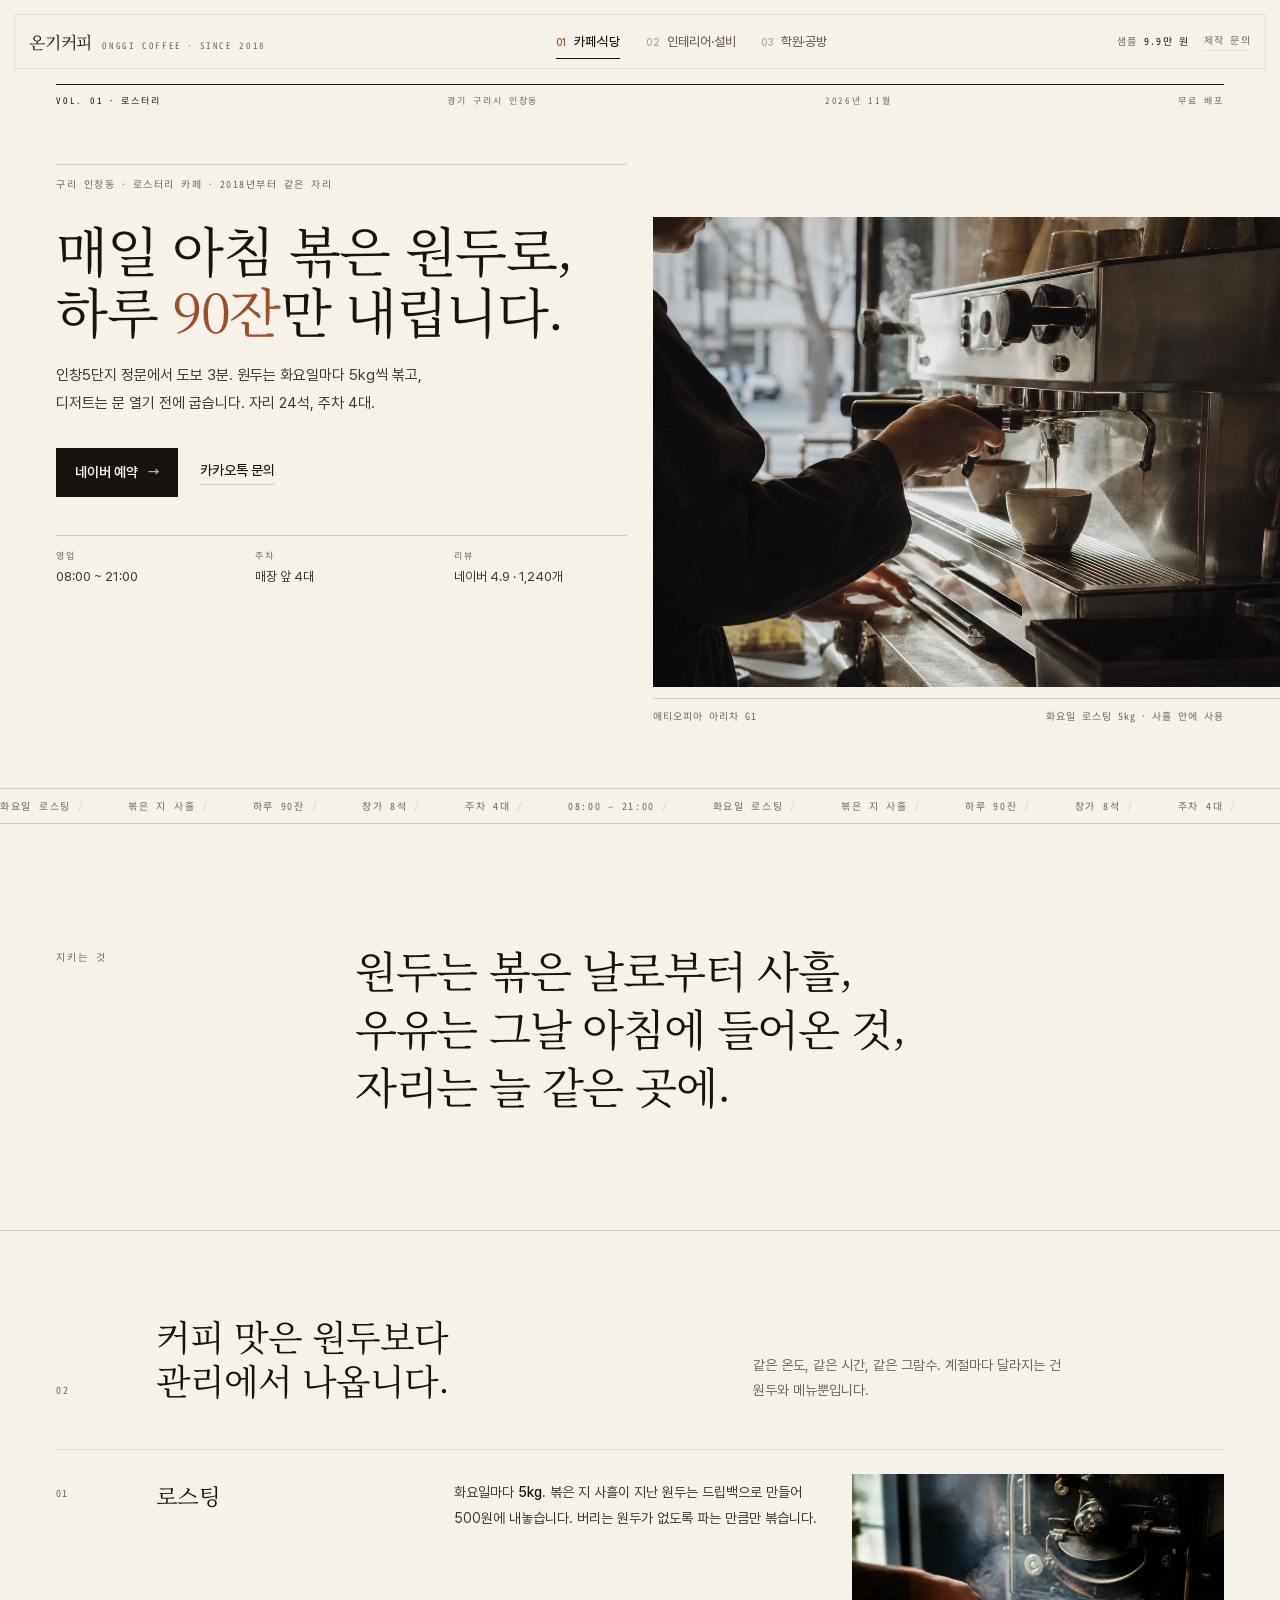
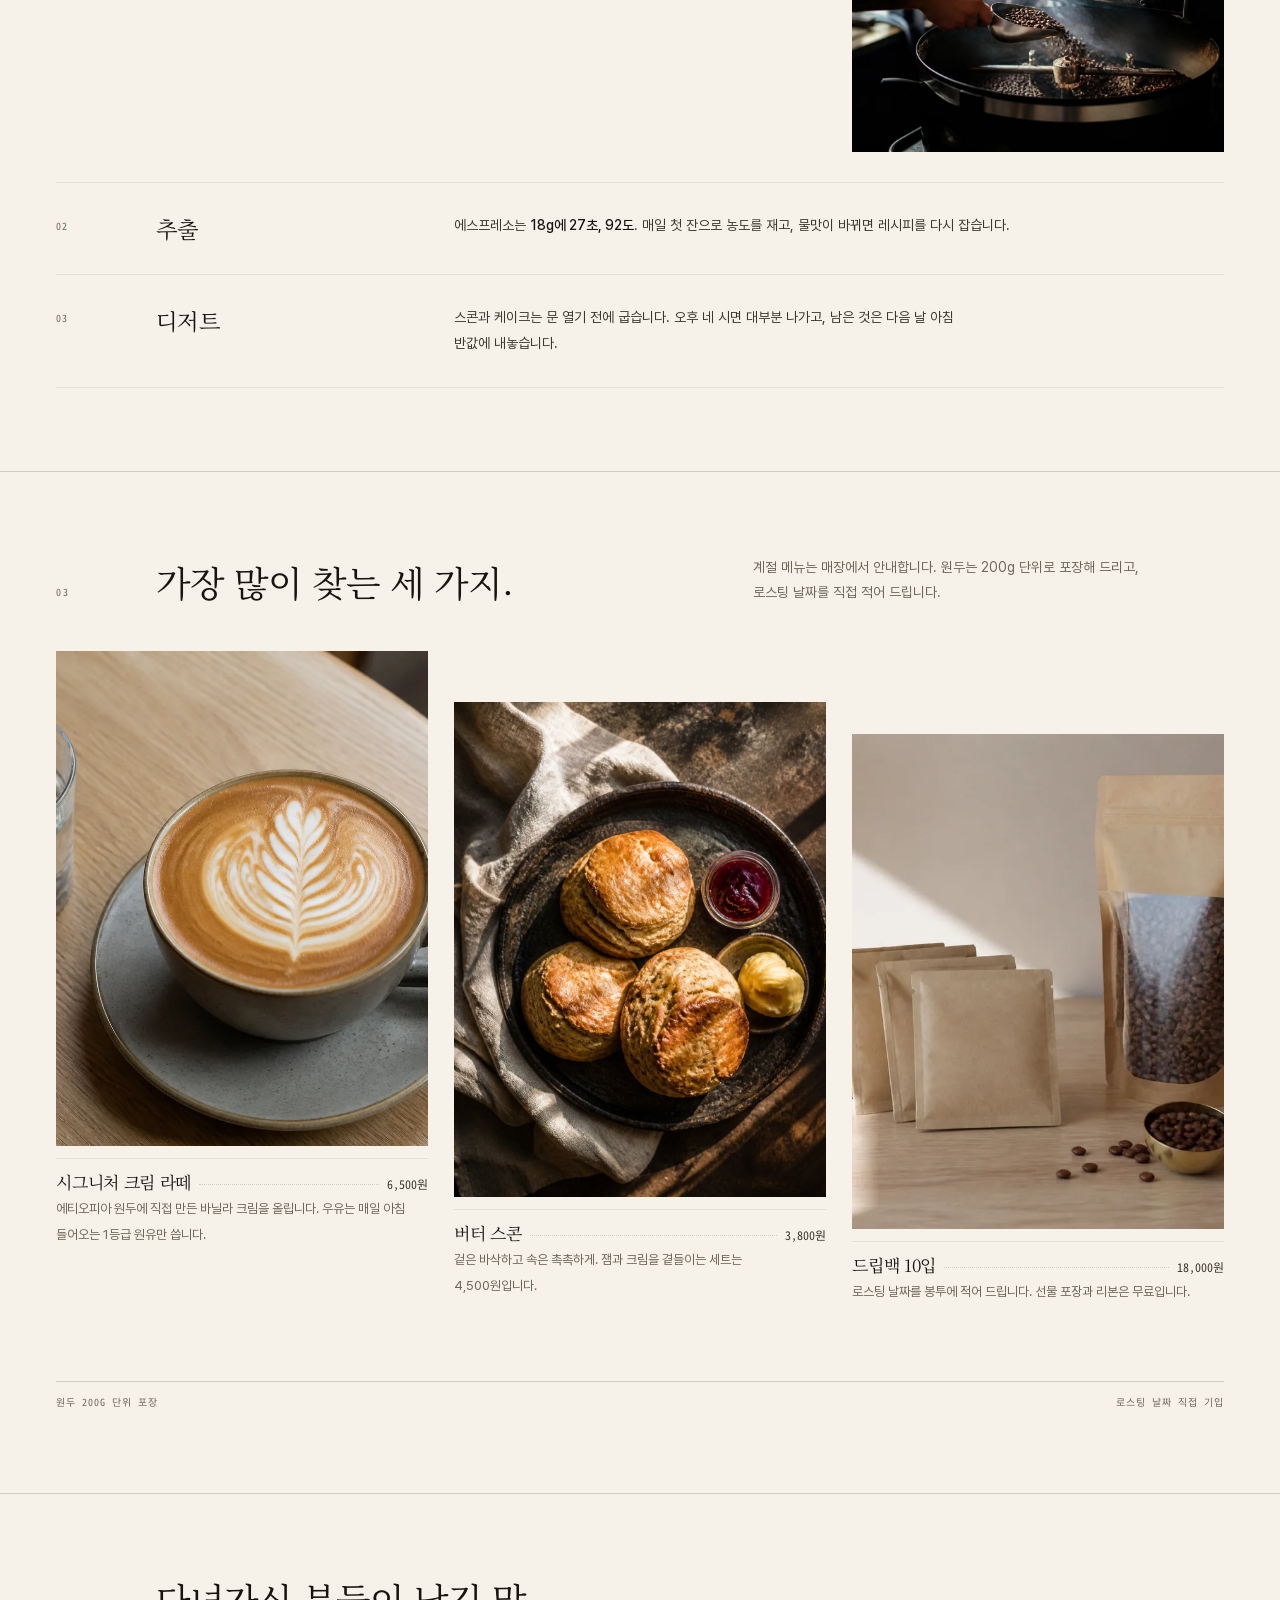
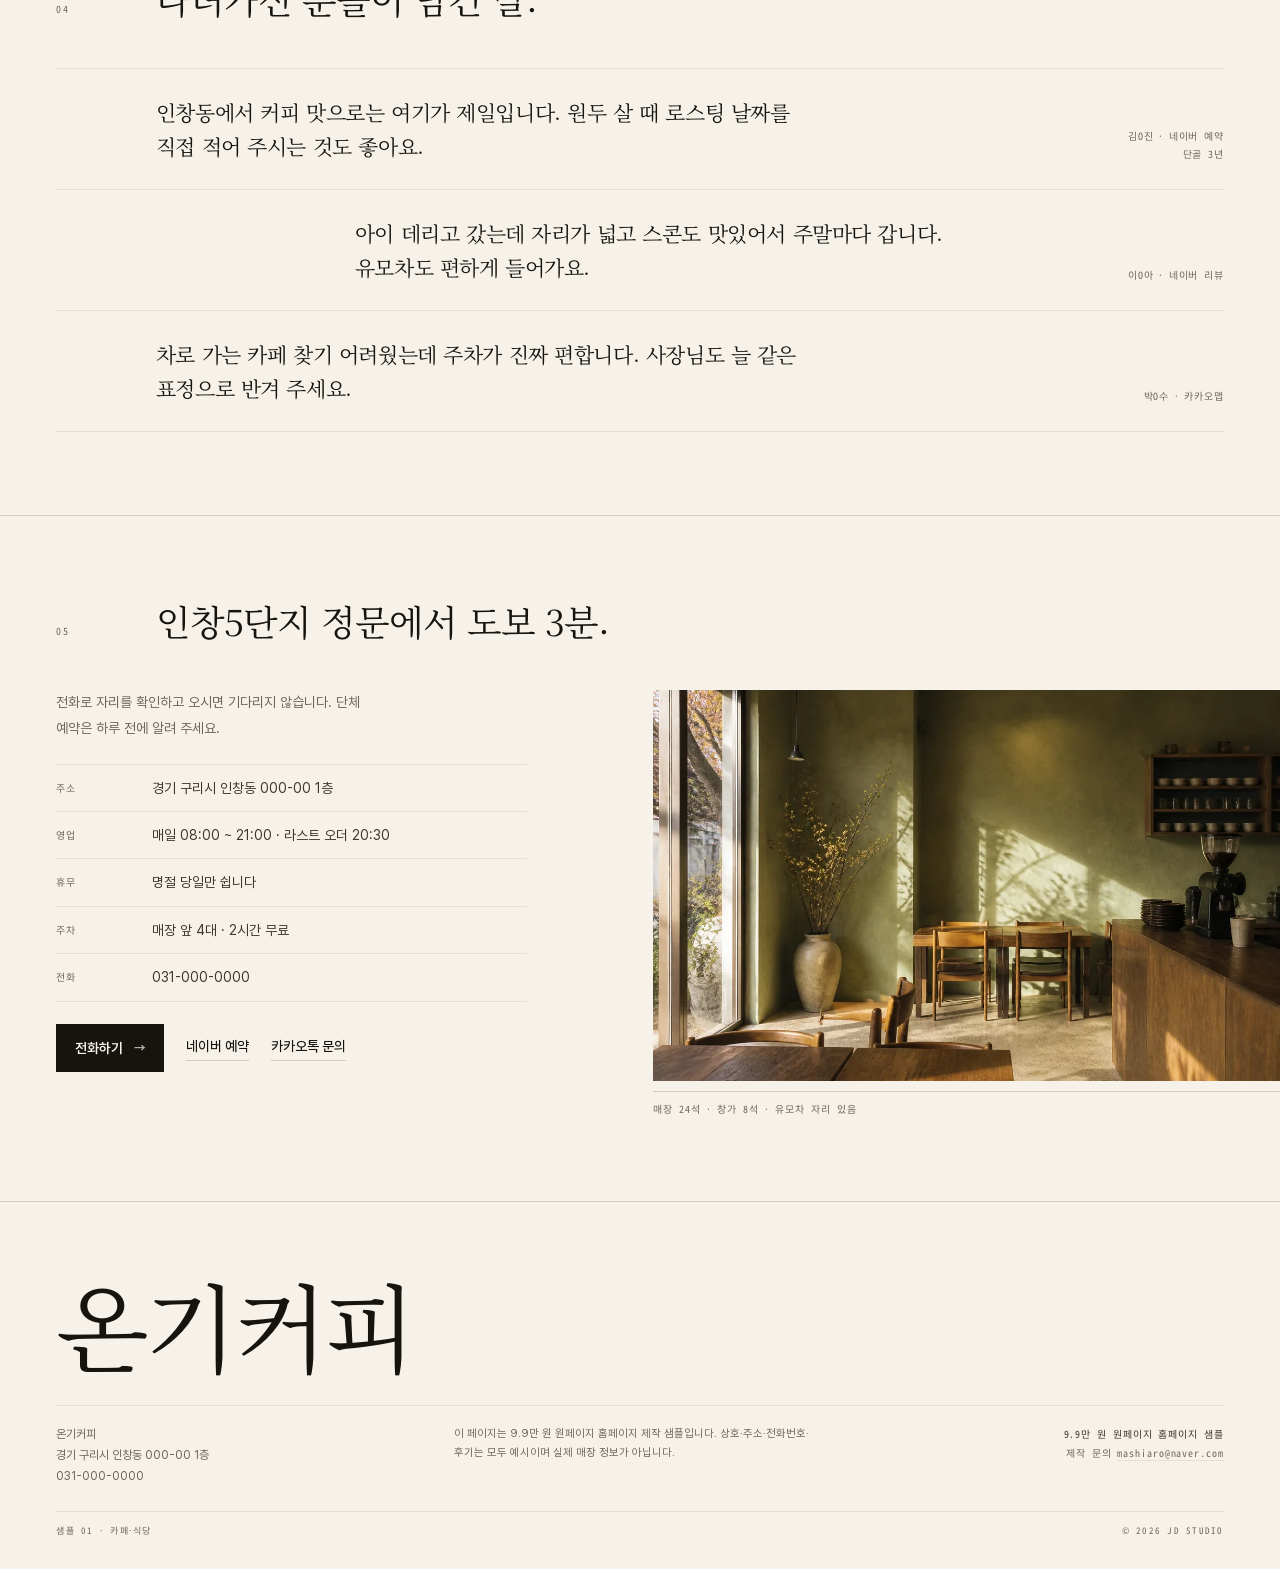
==== commit a09d32b9: "1호 샘플: 세 업종 레이아웃·디자인 시스템 완전 분리 - 카페는 미색 종이 에디토리얼 매거진(명조·12칼럼 비대칭·지면형 넘버 행·엇갈린 메뉴) - 인테리어는 차콜 시네마틱 스튜" ====
--- a/01-store-landing/index.html
+++ b/01-store-landing/index.html
@@ -4,11 +4,11 @@
 <meta charset="utf-8">
 <meta name="viewport" content="width=device-width, initial-scale=1">
 <title>원페이지 홈페이지 샘플 · 카페·식당 / 인테리어·설비 / 학원·공방</title>
-<meta name="description" content="9.9만 원 원페이지 홈페이지 제작 샘플. 카페·식당, 인테리어·설비, 학원·공방 세 업종을 한 페이지에서 확인할 수 있습니다.">
-<meta name="theme-color" content="#F4F0E7">
+<meta name="description" content="9.9만 원 원페이지 홈페이지 제작 샘플. 카페·식당, 인테리어·설비, 학원·공방 세 업종을 각각 다른 레이아웃으로 확인할 수 있습니다.">
+<meta name="theme-color" content="#f6f2ea">
 <meta property="og:type" content="website">
 <meta property="og:title" content="원페이지 홈페이지 샘플 · 세 업종">
-<meta property="og:description" content="카페·식당 / 인테리어·설비 / 학원·공방. 업종을 바꾸면 페이지 전체가 바뀝니다.">
+<meta property="og:description" content="카페·식당 / 인테리어·설비 / 학원·공방. 업종을 바꾸면 디자인 시스템과 레이아웃이 통째로 바뀝니다.">
 <meta property="og:image" content="assets/cafe-hero.webp">
 <link rel="icon" href="assets/favicon-32.png" sizes="32x32">
 <link rel="apple-touch-icon" href="assets/apple-touch-icon.png">
@@ -17,280 +17,595 @@
 @font-face{font-family:"UI Sans";font-style:normal;font-weight:400;font-display:swap;src:url("assets/fonts/sans-regular.woff2") format("woff2")}
 @font-face{font-family:"UI Sans";font-style:normal;font-weight:500;font-display:swap;src:url("assets/fonts/sans-medium.woff2") format("woff2")}
 @font-face{font-family:"UI Sans";font-style:normal;font-weight:600;font-display:swap;src:url("assets/fonts/sans-semibold.woff2") format("woff2")}
+@font-face{font-family:"UI Sans";font-style:normal;font-weight:700;font-display:swap;src:url("assets/fonts/sans-bold.woff2") format("woff2")}
 @font-face{font-family:"Index Mono";font-style:normal;font-weight:400;font-display:swap;src:url("assets/fonts/mono-regular.woff2") format("woff2")}
 
-:root{
-  --paper:#F4F0E7;
-  --paper-soft:#EDE7DB;
-  --ink:#17140F;
-  --ink-2:#3C372F;
-  --muted:#6E6557;
-  --line:rgba(23,20,15,.18);
-  --line-soft:rgba(23,20,15,.10);
-  --accent:#9A4E2B;
-  --serif:"Editorial Serif","Noto Serif KR","Nanum Myeongjo",serif;
-  --sans:"UI Sans","Pretendard","Apple SD Gothic Neo",system-ui,sans-serif;
-  --mono:"Index Mono","IBM Plex Mono",ui-monospace,monospace;
-  --ease:cubic-bezier(.22,1,.36,1);
-  --pad:clamp(20px,4.4vw,64px);
-  --gut:clamp(16px,2.2vw,32px);
-  --maxw:1408px;
-  --bleed:max(var(--pad), calc((100vw - var(--maxw)) / 2 + var(--pad)));
-}
-body[data-ind="interior"]{--paper:#EFEEE8;--paper-soft:#E5E4DC;--ink:#16150F;--ink-2:#3A3B33;--muted:#696A5E;--accent:#4E5B4A;--line:rgba(22,21,15,.18);--line-soft:rgba(22,21,15,.10)}
-body[data-ind="clay"]{--paper:#F3EDE3;--paper-soft:#EAE2D4;--ink:#1A1510;--ink-2:#3E352C;--muted:#736455;--accent:#8A5A34;--line:rgba(26,21,16,.18);--line-soft:rgba(26,21,16,.10)}
-
+:root{--ease:cubic-bezier(.22,1,.36,1)}
 *,*::before,*::after{box-sizing:border-box}
 html{-webkit-text-size-adjust:100%;scroll-behavior:smooth}
-body{margin:0;overflow-x:clip;background:var(--paper);color:var(--ink);font-family:var(--sans);font-size:16px;line-height:1.6;font-weight:400;word-break:keep-all;overflow-wrap:break-word;-webkit-font-smoothing:antialiased;transition:background-color .5s var(--ease),color .5s var(--ease)}
+body{margin:0;overflow-x:clip;background:#f6f2ea;color:#17140f;font-family:"UI Sans",sans-serif;-webkit-font-smoothing:antialiased;transition:background-color .45s var(--ease)}
+body[data-ind="interior"]{background:#121417;color:#f2f0ec}
+body[data-ind="clay"]{background:#fbfaf8;color:#1b1714}
 img{display:block;max-width:100%;height:auto}
-a{color:inherit}
-button{font:inherit;color:inherit}
-h1,h2,h3,p,figure,blockquote,dl,dd{margin:0}
-ul{margin:0;padding:0;list-style:none}
-figure{margin:0}
-:focus-visible{outline:1px solid var(--ink);outline-offset:3px}
-
-.skip{position:absolute;left:-9999px;top:0;background:var(--ink);color:var(--paper);padding:12px 16px;z-index:100}
-.skip:focus{left:16px;top:16px}
-
-/* ---------- header ---------- */
-.bar{position:fixed;z-index:50;top:14px;left:50%;transform:translateX(-50%);width:min(var(--maxw),calc(100% - 28px));display:grid;grid-template-columns:auto 1fr auto;align-items:center;gap:16px;padding:10px 14px;border:1px solid var(--line-soft);background:rgba(244,240,231,.82);-webkit-backdrop-filter:blur(18px) saturate(1.05);backdrop-filter:blur(18px) saturate(1.05);transition:background .5s var(--ease),border-color .5s var(--ease)}
-body[data-ind="interior"] .bar{background:rgba(239,238,232,.82)}
-body[data-ind="clay"] .bar{background:rgba(243,237,227,.82)}
-.mark{display:flex;align-items:baseline;gap:10px;text-decoration:none;white-space:nowrap}
-.mark__ko{font-family:var(--serif);font-size:17px;letter-spacing:-.01em}
-.mark__en{font-family:var(--mono);font-size:9px;letter-spacing:.2em;color:var(--muted);text-transform:uppercase}
-.tabs{display:flex;justify-self:center;align-items:stretch;gap:2px}
-.tab{position:relative;display:flex;align-items:baseline;gap:8px;padding:8px 14px;background:none;border:0;cursor:pointer;color:var(--muted);transition:color .3s var(--ease)}
-.tab::after{content:"";position:absolute;left:14px;right:14px;bottom:0;height:1px;background:var(--ink);transform:scaleX(0);transform-origin:left;transition:transform .5s var(--ease)}
-.tab:hover{color:var(--ink-2)}
-.tab[aria-selected="true"]{color:var(--ink)}
-.tab[aria-selected="true"]::after{transform:scaleX(1)}
-.tab__no{font-family:var(--mono);font-size:10px;letter-spacing:.08em;color:var(--muted)}
-.tab[aria-selected="true"] .tab__no{color:var(--accent)}
-.tab__lb{font-size:13px;font-weight:500;letter-spacing:-.01em}
-.tab__short{display:none;font-size:13px;font-weight:500;letter-spacing:-.01em}
-.bar__meta{display:flex;align-items:center;gap:14px;font-family:var(--mono);font-size:10px;letter-spacing:.14em;color:var(--muted);text-transform:uppercase;white-space:nowrap}
-.bar__meta b{font-weight:400;color:var(--ink)}
-.bar__mail{text-decoration:none;border-bottom:1px solid var(--line-soft);padding-bottom:2px;transition:border-color .3s var(--ease)}
-.bar__mail:hover{border-color:var(--ink)}
-
-/* ---------- hero ---------- */
-.hero{max-width:var(--maxw);margin:0 auto;padding:clamp(96px,12vw,150px) var(--pad) 0;display:grid;grid-template-columns:repeat(12,1fr);column-gap:var(--gut);align-items:start}
-.hero__text{grid-column:1/7;padding-top:6px}
-.eyebrow{padding-top:12px;border-top:1px solid var(--line);font-family:var(--mono);font-size:11px;letter-spacing:.16em;color:var(--muted);line-height:1.5}
-.display{word-break:keep-all;font-family:var(--serif);font-weight:400;font-size:clamp(34px,4.35vw,62px);line-height:1.14;letter-spacing:-.028em;margin-top:28px;text-wrap:balance}
-.display span{display:block}
-.display em{font-style:normal;color:var(--accent)}
-.lede{margin-top:24px;max-width:44ch;color:var(--ink-2);font-size:15px;line-height:1.8;text-wrap:pretty}
-.acts{display:flex;align-items:center;gap:24px;margin-top:32px;flex-wrap:wrap}
-.btn{display:inline-flex;align-items:center;gap:12px;padding:14px 20px;background:var(--ink);color:var(--paper);border:1px solid var(--ink);font-size:14px;font-weight:600;letter-spacing:-.01em;cursor:pointer;transition:transform .3s var(--ease),background .3s var(--ease),color .3s var(--ease)}
-.btn:hover{transform:translateY(-2px);background:var(--accent);border-color:var(--accent);color:#F7F3EA}
-.btn:active{transform:translateY(0) scale(.99)}
-.btn__arw{font-family:var(--mono);font-size:11px;font-weight:400;opacity:.75}
-.link{display:inline-flex;align-items:center;gap:8px;background:none;border:0;border-bottom:1px solid var(--line);padding:2px 0;font-size:14px;font-weight:500;cursor:pointer;transition:color .3s var(--ease),border-color .3s var(--ease)}
-.link:hover{color:var(--accent);border-color:var(--accent)}
-.note{margin-top:18px;max-width:48ch;font-size:13px;line-height:1.75;color:var(--muted);padding-left:14px;border-left:1px solid var(--line);transition:opacity .4s var(--ease)}
-.note strong{color:var(--ink-2);font-weight:500}
-.note a{color:var(--ink);text-decoration:none;border-bottom:1px solid var(--line)}
-.facts{display:grid;grid-template-columns:repeat(3,1fr);gap:var(--gut);margin-top:40px;padding-top:14px;border-top:1px solid var(--line)}
-.facts li{min-width:0}
-.facts dt,.facts .k{display:block;font-family:var(--mono);font-size:9px;letter-spacing:.18em;color:var(--muted);text-transform:uppercase}
-.facts .v{display:block;margin-top:6px;font-size:13px;line-height:1.45;color:var(--ink-2);letter-spacing:-.01em}
-
-.hero__media{grid-column:7/13;margin-top:clamp(24px,5vw,80px);margin-right:calc(var(--bleed) * -1)}
-.media{position:relative;aspect-ratio:4/3;background:var(--paper-soft);overflow:hidden}
-.media img,.media canvas{position:absolute;inset:0;width:100%;height:100%;object-fit:cover}
-.media canvas{opacity:0;transition:opacity .8s var(--ease);z-index:1}
-.media.is-live canvas{opacity:1}
-.hero__cap{display:flex;justify-content:space-between;gap:16px;margin-top:12px;padding-top:10px;padding-right:var(--pad);border-top:1px solid var(--line);font-family:var(--mono);font-size:10px;letter-spacing:.1em;color:var(--muted);line-height:1.6}
-.hero__cap span:last-child{text-align:right}
-
-/* ---------- statement ---------- */
-.statement{max-width:var(--maxw);margin:0 auto;padding:clamp(72px,10vw,140px) var(--pad);display:grid;grid-template-columns:repeat(12,1fr);column-gap:var(--gut);row-gap:24px}
-.statement__kick{grid-column:1/4;font-family:var(--mono);font-size:10px;letter-spacing:.18em;color:var(--muted);text-transform:uppercase;padding-top:8px}
-.statement__text{word-break:keep-all;grid-column:4/12;font-family:var(--serif);font-weight:400;font-size:clamp(26px,3.5vw,48px);line-height:1.32;letter-spacing:-.025em;max-width:22ch;text-wrap:balance}
-.statement__text .w{opacity:.16;transition:opacity .7s var(--ease)}
-.statement__text .w.on{opacity:1}
-.statement__text .br{display:block}
-
-/* ---------- sections ---------- */
-.sec{max-width:var(--maxw);margin:0 auto;padding:clamp(64px,7vw,96px) var(--pad);border-top:1px solid var(--line)}
-.sec__head{display:grid;grid-template-columns:repeat(12,1fr);column-gap:var(--gut);row-gap:16px;align-items:end;margin-bottom:clamp(32px,4vw,56px)}
-.sec__no{grid-column:1/2;font-family:var(--mono);font-size:10px;letter-spacing:.1em;color:var(--muted);padding-bottom:6px}
-.sec__title{word-break:keep-all;grid-column:2/8;font-family:var(--serif);font-weight:400;font-size:clamp(24px,2.9vw,40px);line-height:1.22;letter-spacing:-.025em;text-wrap:balance}
-.sec__desc{grid-column:8/13;color:var(--muted);font-size:14px;line-height:1.75;max-width:46ch;text-wrap:pretty}
-
-.rows{border-top:1px solid var(--line-soft)}
-.row{display:grid;grid-template-columns:repeat(12,1fr);column-gap:var(--gut);row-gap:12px;padding:32px 0;border-bottom:1px solid var(--line-soft);align-items:start}
-.row__no{grid-column:1/2;font-family:var(--mono);font-size:10px;letter-spacing:.1em;color:var(--muted);padding-top:5px}
-.row__title{grid-column:2/5;font-family:var(--serif);font-size:clamp(19px,1.8vw,24px);line-height:1.35;letter-spacing:-.02em}
-.row__body{grid-column:5/9;font-size:14px;line-height:1.8;color:var(--ink-2);text-wrap:pretty}
-.row__body strong{font-weight:500;color:var(--ink)}
-.row__media{grid-column:9/13;aspect-ratio:4/3;overflow:hidden;background:var(--paper-soft);margin-top:-8px}
-.row__media img{width:100%;height:100%;object-fit:cover;transition:transform .9s var(--ease)}
-.row:hover .row__media img{transform:scale(1.03)}
-
-.work{display:grid;grid-template-columns:repeat(12,1fr);column-gap:var(--gut);row-gap:clamp(24px,3vw,40px);align-items:start}
-.item{min-width:0}
-.item__fig{overflow:hidden;background:var(--paper-soft)}
-.item__fig img{width:100%;height:100%;object-fit:cover;transition:transform .9s var(--ease)}
-.item:hover .item__fig img{transform:scale(1.035)}
-.item__cap{display:flex;justify-content:space-between;align-items:baseline;gap:12px;margin-top:12px;padding-top:10px;border-top:1px solid var(--line-soft)}
-.item__name{font-family:var(--serif);font-size:17px;letter-spacing:-.02em;word-break:keep-all}
-.item:nth-child(2) .item__cap,.item:nth-child(3) .item__cap{flex-direction:column;align-items:flex-start;gap:2px}
-.item:nth-child(2) .item__meta,.item:nth-child(3) .item__meta{white-space:normal}
-.item__meta{font-family:var(--mono);font-size:11px;color:var(--muted);white-space:nowrap}
-.item__desc{margin-top:6px;font-size:13px;line-height:1.7;color:var(--muted);max-width:38ch;text-wrap:pretty}
-.item:nth-child(1){grid-column:1/6}
-.item:nth-child(1) .item__fig{aspect-ratio:4/5}
-.item:nth-child(2){grid-column:7/10;margin-top:clamp(16px,6vw,88px)}
-.item:nth-child(2) .item__fig{aspect-ratio:3/4}
-.item:nth-child(3){grid-column:10/13;margin-top:clamp(24px,9vw,140px)}
-.item:nth-child(3) .item__fig{aspect-ratio:1/1}
-
-.quotes{border-top:1px solid var(--line-soft)}
-.quote{display:grid;grid-template-columns:repeat(12,1fr);column-gap:var(--gut);row-gap:8px;padding:28px 0;border-bottom:1px solid var(--line-soft)}
-.quote__text{grid-column:2/9;font-family:var(--serif);font-size:clamp(17px,1.7vw,22px);line-height:1.6;letter-spacing:-.02em;color:var(--ink);text-wrap:pretty}
-.quote__who{grid-column:9/13;align-self:end;font-family:var(--mono);font-size:10px;letter-spacing:.08em;color:var(--muted);line-height:1.8;text-align:right}
-.quote:nth-child(2) .quote__text{grid-column:4/11}
-.quote:nth-child(2) .quote__who{grid-column:11/13}
-
-.visit{display:grid;grid-template-columns:repeat(12,1fr);column-gap:var(--gut);row-gap:32px;align-items:start}
-.visit__info{grid-column:1/6}
-.visit__desc{font-size:14px;line-height:1.8;color:var(--muted);max-width:40ch;margin-bottom:24px;text-wrap:pretty}
-.visit dl{border-top:1px solid var(--line-soft)}
-.visit .drow{display:grid;grid-template-columns:88px 1fr;gap:16px;padding:13px 0;border-bottom:1px solid var(--line-soft)}
-.visit .drow dt{font-family:var(--mono);font-size:10px;letter-spacing:.12em;color:var(--muted);padding-top:3px}
-.visit .drow dd{font-size:14px;line-height:1.6;color:var(--ink-2)}
-.visit__acts{display:flex;gap:24px;margin-top:24px;flex-wrap:wrap}
-.visit__media{grid-column:7/13;margin-right:calc(var(--bleed) * -1)}
-.visit__fig{aspect-ratio:16/10;overflow:hidden;background:var(--paper-soft)}
-.visit__fig img{width:100%;height:100%;object-fit:cover}
-.visit__cap{margin-top:10px;padding-top:10px;padding-right:var(--pad);border-top:1px solid var(--line);font-family:var(--mono);font-size:10px;letter-spacing:.1em;color:var(--muted)}
-
-/* ---------- footer ---------- */
-.foot{max-width:var(--maxw);margin:0 auto;padding:clamp(56px,7vw,88px) var(--pad) 32px;border-top:1px solid var(--line)}
-.foot__mark{font-family:var(--serif);font-size:clamp(38px,8vw,112px);line-height:.92;letter-spacing:-.035em;overflow:hidden}
-.foot__mark span{display:block}
-.foot__grid{display:grid;grid-template-columns:repeat(12,1fr);column-gap:var(--gut);row-gap:20px;margin-top:40px;padding-top:20px;border-top:1px solid var(--line-soft);font-size:12px;line-height:1.7;color:var(--muted)}
-.foot__addr{grid-column:1/5}
-.foot__note{grid-column:5/9;font-size:11px}
-.foot__credit{grid-column:10/13;text-align:right;font-family:var(--mono);font-size:10px;letter-spacing:.1em;line-height:1.9}
-.foot__credit b{font-weight:400;color:var(--ink-2)}
-.foot__credit a{text-decoration:none;border-bottom:1px solid var(--line-soft);color:var(--ink-2)}
-.foot__credit a:hover{border-color:var(--ink)}
-.foot__base{display:flex;justify-content:space-between;gap:16px;margin-top:28px;padding-top:14px;border-top:1px solid var(--line-soft);font-family:var(--mono);font-size:9px;letter-spacing:.14em;color:var(--muted);text-transform:uppercase;flex-wrap:wrap}
-
-[data-rv]{opacity:0;transform:translateY(28px);transition:opacity .8s var(--ease),transform .8s var(--ease)}
+a{color:inherit;text-decoration:none}
+button{font:inherit;color:inherit;background:none;border:0;padding:0;cursor:pointer}
+h1,h2,h3,h4,p,figure,blockquote,dl,dd,figcaption{margin:0}
+ul,ol{margin:0;padding:0;list-style:none}
+table{border-collapse:collapse;width:100%}
+:focus-visible{outline:2px solid currentColor;outline-offset:3px}
+[hidden]{display:none!important}
+.skip{position:fixed;left:-9999px;top:0;z-index:300;background:#111;color:#fff;padding:12px 16px;font-size:14px}
+.skip:focus{left:12px;top:12px}
+.sr-only{position:absolute;width:1px;height:1px;overflow:hidden;clip:rect(0 0 0 0);white-space:nowrap}
+.site{position:relative}
+.site h1,.site h2,.site h3{font-weight:400}
+.sw{display:flex;align-items:center}
+.sw__t{position:relative;display:flex;align-items:baseline;gap:7px;white-space:nowrap;transition:color .3s var(--ease),background .3s var(--ease),border-color .3s var(--ease)}
+.sw__no{font-size:10px;letter-spacing:.06em;opacity:.55}
+[data-rv]{opacity:0;transform:translateY(24px);transition:opacity .75s var(--ease),transform .75s var(--ease)}
 [data-rv].on{opacity:1;transform:none}
 
-@media (max-width:1080px){
-  .bar__meta{display:none}
-  .hero__text{grid-column:1/8}
-  .hero__media{grid-column:8/13}
-  .sec__desc{grid-column:8/13}
-  .row__body{grid-column:5/10}
-  .row__media{grid-column:10/13}
+/* =====================================================================
+   01 · CAFE — editorial magazine on warm paper
+   ===================================================================== */
+.site--cafe{
+  --paper:#f6f2ea;--paper2:#ece5d7;--ink:#17140f;--ink2:#3c372f;--muted:#6f6659;
+  --line:rgba(23,20,15,.17);--line2:rgba(23,20,15,.08);--accent:#9a4e2b;
+  --serif:"Editorial Serif",serif;--sans:"UI Sans",sans-serif;--mono:"Index Mono",monospace;
+  --pad:clamp(20px,4.4vw,64px);--gut:clamp(15px,2.1vw,30px);--maxw:1360px;
+  --bleed:max(var(--pad),calc((100vw - var(--maxw)) / 2 + var(--pad)));
+  background:var(--paper);color:var(--ink);font-family:var(--sans);
+  font-size:16px;line-height:1.62;word-break:keep-all;overflow-wrap:break-word
 }
-@media (max-width:820px){
-  .bar{grid-template-columns:auto 1fr;gap:8px;padding:8px 10px;top:8px}
-  .mark__en{display:none}
-  .tabs{justify-self:end;overflow-x:auto;scrollbar-width:none}
-  .tabs::-webkit-scrollbar{display:none}
-  .tab{padding:7px 9px}
-  .tab::after{left:9px;right:9px}
-  .tab__lb{font-size:12px}
-  .hero{grid-template-columns:1fr;padding-top:104px}
-  .hero__text,.hero__media{grid-column:1/-1}
-  .hero__media{margin-top:40px;margin-right:calc(var(--pad) * -1)}
-  .hero__cap{padding-right:var(--pad)}
-  .visit__cap{padding-right:0}
-  .display{font-size:clamp(32px,8.4vw,44px);line-height:1.16}
-  .facts{grid-template-columns:1fr;gap:0;margin-top:32px}
-  .facts li{display:flex;justify-content:space-between;gap:16px;padding:10px 0;border-bottom:1px solid var(--line-soft)}
-  .facts .v{margin-top:0;text-align:right}
-  .statement{grid-template-columns:1fr;padding-block:64px}
-  .statement__kick,.statement__text{grid-column:1/-1}
-  .statement__text{font-size:clamp(24px,6.4vw,32px);max-width:none}
-  .sec__head{grid-template-columns:1fr;row-gap:10px}
-  .sec__no,.sec__title,.sec__desc{grid-column:1/-1}
-  .sec__no{padding-bottom:0}
-  .row{grid-template-columns:1fr;row-gap:8px;padding:26px 0}
-  .row__no,.row__title,.row__body,.row__media{grid-column:1/-1}
-  .row__media{margin-top:16px;aspect-ratio:16/10}
-  .work{grid-template-columns:1fr}
-  .item:nth-child(1),.item:nth-child(2),.item:nth-child(3){grid-column:1/-1;margin-top:0}
-  .item:nth-child(1) .item__fig{aspect-ratio:4/5}
-  .item:nth-child(2) .item__fig{aspect-ratio:4/3}
-  .item:nth-child(3) .item__fig{aspect-ratio:1/1}
-  .item__cap{flex-direction:column;align-items:flex-start;gap:2px}
-  .item__meta{white-space:normal}
-  .quote{grid-template-columns:1fr;row-gap:10px}
-  .quote__text,.quote:nth-child(2) .quote__text,.quote__who,.quote:nth-child(2) .quote__who{grid-column:1/-1;text-align:left}
-  .visit{grid-template-columns:1fr}
-  .visit__info,.visit__media{grid-column:1/-1}
-  .visit__media{margin-right:0}
-  .foot__addr,.foot__note,.foot__credit{grid-column:1/-1;text-align:left}
-  .foot__grid{margin-top:28px}
+.site--cafe .cf-bar{position:fixed;z-index:60;top:14px;left:50%;transform:translateX(-50%);width:min(var(--maxw),calc(100% - 28px));display:grid;grid-template-columns:auto 1fr auto;align-items:center;gap:14px;padding:9px 14px;border:1px solid var(--line2);background:rgba(246,242,234,.86);-webkit-backdrop-filter:blur(16px) saturate(1.04);backdrop-filter:blur(16px) saturate(1.04)}
+.site--cafe .cf-mark{display:flex;align-items:baseline;gap:10px;white-space:nowrap}
+.site--cafe .cf-mark__ko{font-family:var(--serif);font-size:17px;letter-spacing:-.01em}
+.site--cafe .cf-mark__en{font-family:var(--mono);font-size:9px;letter-spacing:.18em;color:var(--muted);text-transform:uppercase}
+.site--cafe .sw{justify-self:center;gap:2px}
+.site--cafe .sw__t{padding:7px 12px;color:var(--muted);font-size:13px;font-weight:500;letter-spacing:-.01em}
+.site--cafe .sw__t::after{content:"";position:absolute;left:12px;right:12px;bottom:0;height:1px;background:var(--ink);transform:scaleX(0);transform-origin:left;transition:transform .45s var(--ease)}
+.site--cafe .sw__t:hover{color:var(--ink2)}
+.site--cafe .sw__t[aria-selected="true"]{color:var(--ink)}
+.site--cafe .sw__t[aria-selected="true"]::after{transform:scaleX(1)}
+.site--cafe .sw__t[aria-selected="true"] .sw__no{color:var(--accent);opacity:1}
+.site--cafe .sw__s{display:none}
+.site--cafe .cf-bar__meta{display:flex;align-items:center;gap:14px;font-family:var(--mono);font-size:10px;letter-spacing:.13em;text-transform:uppercase;color:var(--muted);white-space:nowrap}
+.site--cafe .cf-bar__meta b{font-weight:400;color:var(--ink)}
+.site--cafe .cf-bar__mail{border-bottom:1px solid var(--line2);padding-bottom:1px}
+.site--cafe .cf-bar__mail:hover{border-color:var(--ink)}
+
+.site--cafe .cf-issue{max-width:var(--maxw);margin:0 auto;padding:84px var(--pad) 0}
+.site--cafe .cf-issue__in{display:flex;justify-content:space-between;gap:12px;padding-top:9px;border-top:1px solid var(--ink);font-family:var(--mono);font-size:9px;letter-spacing:.19em;text-transform:uppercase;color:var(--muted)}
+.site--cafe .cf-issue__in b{font-weight:400;color:var(--ink)}
+
+.site--cafe .cf-hero{max-width:var(--maxw);margin:0 auto;padding:clamp(26px,4vw,52px) var(--pad) 0;display:grid;grid-template-columns:repeat(12,1fr);column-gap:var(--gut);align-items:start}
+.site--cafe .cf-hero__text{grid-column:1/7;padding-top:4px}
+.site--cafe .cf-eyebrow{padding-top:11px;border-top:1px solid var(--line);font-family:var(--mono);font-size:10px;letter-spacing:.15em;line-height:1.6;text-transform:uppercase;color:var(--muted)}
+.site--cafe .cf-display{font-family:var(--serif);font-size:clamp(33px,4.2vw,58px);line-height:1.14;letter-spacing:-.03em;margin-top:26px;text-wrap:balance}
+.site--cafe .cf-display span{display:block}
+.site--cafe .cf-display em{font-style:normal;color:var(--accent)}
+.site--cafe .cf-lede{margin-top:22px;max-width:42ch;font-size:15px;line-height:1.85;color:var(--ink2);text-wrap:pretty}
+.site--cafe .cf-acts{display:flex;align-items:center;gap:22px;margin-top:30px;flex-wrap:wrap}
+.site--cafe .cf-btn{display:inline-flex;align-items:center;gap:11px;padding:13px 19px;background:var(--ink);color:var(--paper);font-size:14px;font-weight:600;letter-spacing:-.01em;transition:background .3s var(--ease),transform .3s var(--ease)}
+.site--cafe .cf-btn:hover{background:var(--accent);transform:translateY(-2px)}
+.site--cafe .cf-btn:active{transform:translateY(0) scale(.99)}
+.site--cafe .cf-btn i{font-family:var(--mono);font-style:normal;font-size:11px;opacity:.7}
+.site--cafe .cf-link{display:inline-flex;align-items:center;gap:7px;border-bottom:1px solid var(--line);padding-bottom:2px;font-size:14px;font-weight:500;transition:color .3s var(--ease),border-color .3s var(--ease)}
+.site--cafe .cf-link:hover{color:var(--accent);border-color:var(--accent)}
+.site--cafe .cf-note{margin-top:16px;font-size:12px;line-height:1.75;color:var(--muted);padding-left:13px;border-left:1px solid var(--line);max-width:46ch}
+.site--cafe .cf-note a{color:var(--ink);border-bottom:1px solid var(--line)}
+.site--cafe .cf-facts{display:grid;grid-template-columns:repeat(3,1fr);gap:var(--gut);margin-top:38px;padding-top:13px;border-top:1px solid var(--line)}
+.site--cafe .cf-facts .k{display:block;font-family:var(--mono);font-size:9px;letter-spacing:.18em;text-transform:uppercase;color:var(--muted)}
+.site--cafe .cf-facts .v{display:block;margin-top:5px;font-size:13px;line-height:1.45;color:var(--ink2)}
+.site--cafe .cf-hero__media{grid-column:7/13;margin-right:calc(var(--bleed) * -1);margin-top:clamp(22px,4.5vw,72px)}
+.site--cafe .cf-media{position:relative;aspect-ratio:4/3;overflow:hidden;background:var(--paper2)}
+.site--cafe .cf-media img,.site--cafe .cf-media canvas{position:absolute;inset:0;width:100%;height:100%;object-fit:cover}
+.site--cafe .cf-media canvas{opacity:0;transition:opacity .8s var(--ease)}
+.site--cafe .cf-media.is-live canvas{opacity:1}
+.site--cafe .cf-cap{display:flex;justify-content:space-between;gap:16px;margin-top:11px;padding-top:9px;padding-right:var(--pad);border-top:1px solid var(--line);font-family:var(--mono);font-size:10px;letter-spacing:.1em;color:var(--muted);line-height:1.6}
+.site--cafe .cf-cap span:last-child{text-align:right}
+
+.site--cafe .cf-ticker{margin-top:clamp(36px,5vw,68px);border-top:1px solid var(--line);border-bottom:1px solid var(--line);overflow:hidden;padding:9px 0}
+.site--cafe .cf-ticker__in{display:flex;width:max-content;animation:cf-run 52s linear infinite}
+.site--cafe .cf-ticker__grp{display:flex;gap:44px;padding-right:44px}
+.site--cafe .cf-ticker span{font-family:var(--mono);font-size:10px;letter-spacing:.17em;text-transform:uppercase;color:var(--muted);white-space:nowrap}
+.site--cafe .cf-ticker span::after{content:" /";color:var(--line)}
+@keyframes cf-run{from{transform:translateX(0)}to{transform:translateX(-50%)}}
+
+.site--cafe .cf-statement{max-width:var(--maxw);margin:0 auto;padding:clamp(70px,9vw,132px) var(--pad);display:grid;grid-template-columns:repeat(12,1fr);column-gap:var(--gut);row-gap:20px}
+.site--cafe .cf-statement__kick{grid-column:1/4;padding-top:9px;font-family:var(--mono);font-size:10px;letter-spacing:.19em;text-transform:uppercase;color:var(--muted)}
+.site--cafe .cf-statement__text{grid-column:4/12;font-family:var(--serif);font-size:clamp(25px,3.4vw,45px);line-height:1.34;letter-spacing:-.028em;max-width:23ch;text-wrap:balance}
+.site--cafe .cf-statement__text .w{opacity:.17;transition:opacity .6s var(--ease)}
+.site--cafe .cf-statement__text .w.on{opacity:1}
+.site--cafe .cf-statement__text .br{display:block}
+
+.site--cafe .cf-sec{max-width:var(--maxw);margin:0 auto;padding:clamp(58px,6.5vw,88px) var(--pad);border-top:1px solid var(--line)}
+.site--cafe .cf-head{display:grid;grid-template-columns:repeat(12,1fr);column-gap:var(--gut);row-gap:14px;align-items:end;margin-bottom:clamp(28px,3.6vw,48px)}
+.site--cafe .cf-head__no{grid-column:1/2;padding-bottom:5px;font-family:var(--mono);font-size:10px;letter-spacing:.12em;color:var(--muted)}
+.site--cafe .cf-head__title{grid-column:2/8;font-family:var(--serif);font-size:clamp(23px,2.8vw,37px);line-height:1.24;letter-spacing:-.028em;text-wrap:balance}
+.site--cafe .cf-head__desc{grid-column:8/13;font-size:14px;line-height:1.78;color:var(--muted);max-width:44ch;text-wrap:pretty}
+
+.site--cafe .cf-rows{border-top:1px solid var(--line2)}
+.site--cafe .cf-row{display:grid;grid-template-columns:repeat(12,1fr);column-gap:var(--gut);row-gap:10px;padding:30px 0;border-bottom:1px solid var(--line2);align-items:start}
+.site--cafe .cf-row__no{grid-column:1/2;padding-top:5px;font-family:var(--mono);font-size:10px;letter-spacing:.1em;color:var(--muted)}
+.site--cafe .cf-row__title{grid-column:2/5;font-family:var(--serif);font-size:clamp(18px,1.75vw,23px);line-height:1.36;letter-spacing:-.02em}
+.site--cafe .cf-row__body{grid-column:5/9;font-size:14px;line-height:1.85;color:var(--ink2);text-wrap:pretty}
+.site--cafe .cf-row--wide .cf-row__body{grid-column:5/11}
+.site--cafe .cf-row__body strong{font-weight:500;color:var(--ink)}
+.site--cafe .cf-row__media{grid-column:9/13;aspect-ratio:4/3;overflow:hidden;background:var(--paper2);margin-top:-6px}
+.site--cafe .cf-row__media img{width:100%;height:100%;object-fit:cover;transition:transform .9s var(--ease)}
+.site--cafe .cf-row:hover .cf-row__media img{transform:scale(1.03)}
+
+.site--cafe .cf-menu{display:grid;grid-template-columns:repeat(12,1fr);column-gap:var(--gut);row-gap:clamp(22px,3vw,38px);align-items:start}
+.site--cafe .cf-item{grid-column:span 4;min-width:0}
+.site--cafe .cf-item:nth-child(1){grid-column:1/5;margin-top:0}
+.site--cafe .cf-item:nth-child(2){grid-column:5/9;margin-top:clamp(14px,4vw,60px)}
+.site--cafe .cf-item:nth-child(3){grid-column:9/13;margin-top:clamp(22px,6.5vw,100px)}
+.site--cafe .cf-item__fig{overflow:hidden;background:var(--paper2);aspect-ratio:3/4}
+.site--cafe .cf-item__fig img{width:100%;height:100%;object-fit:cover;transition:transform .9s var(--ease)}
+.site--cafe .cf-item:hover .cf-item__fig img{transform:scale(1.035)}
+.site--cafe .cf-item__line{display:flex;align-items:baseline;gap:8px;margin-top:12px;padding-top:9px;border-top:1px solid var(--line2)}
+.site--cafe .cf-item__name{font-family:var(--serif);font-size:17px;letter-spacing:-.02em}
+.site--cafe .cf-item__dots{flex:1;border-bottom:1px dotted var(--line);transform:translateY(-4px)}
+.site--cafe .cf-item__price{font-family:var(--mono);font-size:12px;color:var(--ink2);white-space:nowrap}
+.site--cafe .cf-item__desc{margin-top:8px;font-size:13px;line-height:1.75;color:var(--muted);text-wrap:pretty}
+.site--cafe .cf-menu__foot{grid-column:1/13;display:flex;justify-content:space-between;gap:20px;flex-wrap:wrap;margin-top:clamp(26px,3vw,40px);padding-top:12px;border-top:1px solid var(--line);font-family:var(--mono);font-size:10px;letter-spacing:.1em;color:var(--muted);text-transform:uppercase}
+
+.site--cafe .cf-quotes{border-top:1px solid var(--line2)}
+.site--cafe .cf-quote{display:grid;grid-template-columns:repeat(12,1fr);column-gap:var(--gut);row-gap:8px;padding:26px 0;border-bottom:1px solid var(--line2)}
+.site--cafe .cf-quote__text{grid-column:2/9;font-family:var(--serif);font-size:clamp(16px,1.65vw,21px);line-height:1.62;letter-spacing:-.02em;text-wrap:pretty}
+.site--cafe .cf-quote__who{grid-column:9/13;align-self:end;font-family:var(--mono);font-size:10px;letter-spacing:.08em;line-height:1.8;color:var(--muted);text-align:right}
+.site--cafe .cf-quote:nth-child(2) .cf-quote__text{grid-column:4/11}
+.site--cafe .cf-quote:nth-child(2) .cf-quote__who{grid-column:11/13}
+
+.site--cafe .cf-visit{display:grid;grid-template-columns:repeat(12,1fr);column-gap:var(--gut);row-gap:28px;align-items:start}
+.site--cafe .cf-visit__info{grid-column:1/6}
+.site--cafe .cf-visit__desc{font-size:14px;line-height:1.85;color:var(--muted);max-width:38ch;margin-bottom:22px;text-wrap:pretty}
+.site--cafe .cf-dl{border-top:1px solid var(--line2)}
+.site--cafe .cf-drow{display:grid;grid-template-columns:82px 1fr;gap:14px;padding:12px 0;border-bottom:1px solid var(--line2)}
+.site--cafe .cf-drow dt{font-family:var(--mono);font-size:10px;letter-spacing:.11em;color:var(--muted);padding-top:3px}
+.site--cafe .cf-drow dd{font-size:14px;line-height:1.6;color:var(--ink2)}
+.site--cafe .cf-visit__acts{display:flex;gap:22px;margin-top:22px;flex-wrap:wrap;align-items:center}
+.site--cafe .cf-visit__media{grid-column:7/13;margin-right:calc(var(--bleed) * -1)}
+.site--cafe .cf-visit__fig{aspect-ratio:16/10;overflow:hidden;background:var(--paper2)}
+.site--cafe .cf-visit__fig img{width:100%;height:100%;object-fit:cover}
+.site--cafe .cf-visit__cap{margin-top:10px;padding-top:9px;padding-right:var(--pad);border-top:1px solid var(--line);font-family:var(--mono);font-size:10px;letter-spacing:.1em;color:var(--muted)}
+
+.site--cafe .cf-foot{max-width:var(--maxw);margin:0 auto;padding:clamp(50px,6vw,80px) var(--pad) 30px;border-top:1px solid var(--line)}
+.site--cafe .cf-foot__mark{font-family:var(--serif);font-size:clamp(36px,7.5vw,104px);line-height:.94;letter-spacing:-.04em}
+.site--cafe .cf-foot__grid{display:grid;grid-template-columns:repeat(12,1fr);column-gap:var(--gut);row-gap:16px;margin-top:36px;padding-top:18px;border-top:1px solid var(--line2);font-size:12px;line-height:1.75;color:var(--muted)}
+.site--cafe .cf-foot__addr{grid-column:1/5}
+.site--cafe .cf-foot__note{grid-column:5/9;font-size:11px}
+.site--cafe .cf-foot__credit{grid-column:10/13;text-align:right;font-family:var(--mono);font-size:10px;letter-spacing:.09em;line-height:1.9}
+.site--cafe .cf-foot__credit b{font-weight:400;color:var(--ink2)}
+.site--cafe .cf-foot__credit a{border-bottom:1px solid var(--line2)}
+.site--cafe .cf-foot__base{display:flex;justify-content:space-between;gap:14px;flex-wrap:wrap;margin-top:24px;padding-top:12px;border-top:1px solid var(--line2);font-family:var(--mono);font-size:9px;letter-spacing:.14em;text-transform:uppercase;color:var(--muted)}
+
+@media (max-width:1100px){
+  .site--cafe .cf-bar__meta{display:none}
+  .site--cafe .cf-hero__text{grid-column:1/7}
+  .site--cafe .cf-hero__media{grid-column:7/13}
+  .site--cafe .cf-head__desc{grid-column:8/13}
+  .site--cafe .cf-row__body{grid-column:5/10}
+  .site--cafe .cf-row__media{grid-column:10/13}
+  .site--cafe .cf-row--wide .cf-row__body{grid-column:5/12}
+}
+@media (max-width:860px){
+  .site--cafe .cf-bar{grid-template-columns:auto 1fr;gap:8px;padding:8px 10px;top:8px}
+  .site--cafe .cf-mark__en{display:none}
+  .site--cafe .sw{justify-self:end}
+  .site--cafe .sw__t{padding:6px 8px;font-size:12px}
+  .site--cafe .sw__t::after{left:8px;right:8px}
+  .site--cafe .cf-issue{padding-top:76px}
+  .site--cafe .cf-issue__in{flex-wrap:wrap;gap:6px 14px;font-size:8px}
+  .site--cafe .cf-hero{grid-template-columns:1fr;padding-top:20px}
+  .site--cafe .cf-hero__text,.site--cafe .cf-hero__media{grid-column:1/-1}
+  .site--cafe .cf-hero__media{margin-top:34px;margin-right:calc(var(--pad) * -1)}
+  .site--cafe .cf-cap{padding-right:var(--pad)}
+  .site--cafe .cf-display{font-size:clamp(31px,8.2vw,43px);line-height:1.17}
+  .site--cafe .cf-facts{grid-template-columns:1fr;gap:0;margin-top:30px}
+  .site--cafe .cf-facts li{display:flex;justify-content:space-between;align-items:baseline;gap:14px;padding:9px 0;border-bottom:1px solid var(--line2)}
+  .site--cafe .cf-facts .v{margin-top:0;text-align:right}
+  .site--cafe .cf-statement{grid-template-columns:1fr;row-gap:14px;padding-block:62px}
+  .site--cafe .cf-statement__kick,.site--cafe .cf-statement__text{grid-column:1/-1}
+  .site--cafe .cf-statement__text{font-size:clamp(23px,6.2vw,31px);max-width:none}
+  .site--cafe .cf-head{grid-template-columns:1fr;row-gap:9px}
+  .site--cafe .cf-head__no,.site--cafe .cf-head__title,.site--cafe .cf-head__desc{grid-column:1/-1}
+  .site--cafe .cf-head__no{padding-bottom:0}
+  .site--cafe .cf-row{grid-template-columns:1fr;row-gap:8px;padding:24px 0}
+  .site--cafe .cf-row__no,.site--cafe .cf-row__title,.site--cafe .cf-row__body,.site--cafe .cf-row__media,.site--cafe .cf-row--wide .cf-row__body{grid-column:1/-1}
+  .site--cafe .cf-row__media{margin-top:14px;aspect-ratio:16/10}
+  .site--cafe .cf-menu{grid-template-columns:1fr;row-gap:30px}
+  .site--cafe .cf-item,.site--cafe .cf-item:nth-child(1),.site--cafe .cf-item:nth-child(2),.site--cafe .cf-item:nth-child(3){grid-column:1/-1;margin-top:0}
+  .site--cafe .cf-item:nth-child(1) .cf-item__fig{aspect-ratio:4/5}
+  .site--cafe .cf-item:nth-child(2) .cf-item__fig{aspect-ratio:4/3}
+  .site--cafe .cf-item:nth-child(3) .cf-item__fig{aspect-ratio:1/1}
+  .site--cafe .cf-menu__foot{grid-column:1/-1;margin-top:6px}
+  .site--cafe .cf-quote{grid-template-columns:1fr;row-gap:9px}
+  .site--cafe .cf-quote__text,.site--cafe .cf-quote:nth-child(2) .cf-quote__text,.site--cafe .cf-quote__who,.site--cafe .cf-quote:nth-child(2) .cf-quote__who{grid-column:1/-1;text-align:left}
+  .site--cafe .cf-visit{grid-template-columns:1fr}
+  .site--cafe .cf-visit__info,.site--cafe .cf-visit__media{grid-column:1/-1}
+  .site--cafe .cf-visit__media{margin-right:0}
+  .site--cafe .cf-visit__cap{padding-right:0}
+  .site--cafe .cf-foot__addr,.site--cafe .cf-foot__note,.site--cafe .cf-foot__credit{grid-column:1/-1;text-align:left}
+  .site--cafe .cf-foot__grid{margin-top:26px}
 }
 @media (max-width:480px){
-  .tab{padding:7px 7px;gap:5px}
-  .tab::after{left:7px;right:7px}
-  .tab__lb{display:none}
-  .tab__short{display:inline}
-  .mark__ko{font-size:15px}
+  .site--cafe .sw__t{padding:6px 7px;gap:4px}
+  .site--cafe .sw__t::after{left:7px;right:7px}
+  .site--cafe .sw__l{display:none}
+  .site--cafe .sw__s{display:inline}
+  .site--cafe .cf-mark__ko{font-size:15px}
+  .site--cafe .cf-display{font-size:clamp(28px,8.6vw,36px)}
 }
+
+/* =====================================================================
+   02 · INTERIOR — dark construction studio, cinematic full bleed
+   ===================================================================== */
+.site--interior{
+  --bg:#121417;--bg2:#171a1e;--panel:#1b1f24;--ink:#f2f0ec;--ink2:#c3c8cd;--muted:#8a9199;
+  --line:rgba(242,240,236,.16);--line2:rgba(242,240,236,.08);--accent:#6ba398;--accent2:#25413c;
+  --sans:"UI Sans",sans-serif;
+  --pad:clamp(20px,4vw,72px);--gut:clamp(16px,2.4vw,40px);--maxw:1480px;
+  background:var(--bg);color:var(--ink);font-family:var(--sans);
+  font-size:16px;line-height:1.62;word-break:keep-all;overflow-wrap:break-word;letter-spacing:-.005em
+}
+.site--interior strong{font-weight:600;color:var(--ink)}
+.site--interior .in-bar{position:fixed;z-index:60;inset:0 0 auto;display:grid;grid-template-columns:auto 1fr auto;align-items:center;gap:18px;padding:16px var(--pad);color:#f2f0ec;border-bottom:1px solid transparent;transition:background .4s var(--ease),border-color .4s var(--ease),padding .4s var(--ease)}
+.site--interior .in-bar.is-solid{background:rgba(18,20,23,.92);-webkit-backdrop-filter:blur(14px);backdrop-filter:blur(14px);border-bottom-color:var(--line2);padding-top:12px;padding-bottom:12px}
+.site--interior .in-mark{display:flex;align-items:baseline;gap:11px;white-space:nowrap;font-size:16px;font-weight:700;letter-spacing:-.02em}
+.site--interior .in-mark span{font-size:9px;font-weight:500;letter-spacing:.22em;color:var(--muted)}
+.site--interior .sw{justify-self:center;gap:4px}
+.site--interior .sw__t{padding:8px 12px;font-size:11px;font-weight:500;letter-spacing:.12em;color:#a9b0b7;border:1px solid transparent}
+.site--interior .sw__t:hover{color:var(--ink)}
+.site--interior .sw__t[aria-selected="true"]{color:var(--ink);border-color:rgba(107,163,152,.55);background:rgba(107,163,152,.10)}
+.site--interior .sw__t[aria-selected="true"] .sw__no{color:var(--accent);opacity:1}
+.site--interior .sw__no{font-size:9px;letter-spacing:.1em;opacity:.5}
+.site--interior .sw__s{display:none}
+.site--interior .in-bar__right{display:flex;align-items:center;gap:18px;white-space:nowrap}
+.site--interior .in-tel{font-size:13px;font-weight:500;letter-spacing:.02em;color:var(--ink2)}
+.site--interior .in-tel:hover{color:var(--ink)}
+.site--interior .in-cta{display:inline-flex;align-items:center;gap:8px;padding:10px 15px;background:var(--accent);color:#0e1a18;font-size:12px;font-weight:600;letter-spacing:.02em;transition:background .3s var(--ease),transform .3s var(--ease)}
+.site--interior .in-cta:hover{background:#82b9ae;transform:translateY(-1px)}
+.site--interior .in-cta i{font-style:normal;font-size:13px}
+
+.site--interior .in-hero{position:relative;display:flex;flex-direction:column;justify-content:space-between;min-height:min(94svh,880px);padding:clamp(92px,10vw,124px) 0 clamp(24px,3.4vw,44px);overflow:hidden;background:#0d0f11}
+.site--interior .in-hero__media{position:absolute;inset:0;overflow:hidden;z-index:0}
+.site--interior .in-hero__media img,.site--interior .in-hero__media canvas{position:absolute;inset:0;width:100%;height:100%;object-fit:cover}
+.site--interior .in-hero__media img{transform:scale(1.04);animation:in-breathe 26s ease-in-out infinite alternate}
+.site--interior .in-hero__media canvas{opacity:0;transition:opacity .9s var(--ease)}
+.site--interior .in-hero__media.is-live canvas{opacity:1}
+@keyframes in-breathe{from{transform:scale(1.02)}to{transform:scale(1.09)}}
+.site--interior .in-scrim{position:absolute;inset:0;z-index:1;background:linear-gradient(180deg,rgba(13,15,17,.36) 0%,rgba(13,15,17,0) 22%,rgba(13,15,17,.06) 50%,rgba(13,15,17,.58) 82%,#121417 100%),linear-gradient(90deg,rgba(13,15,17,.34) 0%,rgba(13,15,17,.02) 38%,rgba(13,15,17,0) 58%)}
+.site--interior .in-hero__top{position:relative;z-index:2;display:flex;justify-content:space-between;gap:20px;max-width:var(--maxw);width:100%;margin:0 auto clamp(28px,5vw,64px);padding:0 var(--pad);font-size:10px;font-weight:500;letter-spacing:.2em;color:#c6ccd1}
+.site--interior .in-hero__body{position:relative;z-index:2;margin-top:auto;display:grid;grid-template-columns:minmax(0,1fr) minmax(200px,300px);gap:clamp(24px,4vw,64px);align-items:end;max-width:var(--maxw);width:100%;margin:0 auto;padding:0 var(--pad)}
+.site--interior .in-eyebrow{font-size:10px;font-weight:600;letter-spacing:.22em;color:var(--accent);text-transform:uppercase}
+.site--interior .in-display{margin-top:16px;font-size:clamp(36px,6.2vw,86px);font-weight:700;line-height:.96;letter-spacing:-.045em;text-wrap:balance;text-shadow:0 2px 40px rgba(13,15,17,.5)}
+.site--interior .in-display span{display:block}
+.site--interior .in-display em{font-style:normal;color:var(--accent)}
+.site--interior .in-lede{margin-top:22px;max-width:46ch;font-size:15px;line-height:1.8;color:#cdd2d6;text-wrap:pretty}
+.site--interior .in-acts{display:flex;align-items:center;gap:18px;margin-top:28px;flex-wrap:wrap}
+.site--interior .in-btn{display:inline-flex;align-items:center;gap:10px;padding:15px 22px;background:var(--ink);color:#121417;font-size:14px;font-weight:600;transition:background .3s var(--ease),transform .3s var(--ease)}
+.site--interior .in-btn:hover{background:var(--accent);transform:translateY(-2px)}
+.site--interior .in-btn i{font-style:normal;font-size:13px}
+.site--interior .in-btn--ghost{background:transparent;color:var(--ink);border:1px solid rgba(242,240,236,.4)}
+.site--interior .in-btn--ghost:hover{background:rgba(242,240,236,.09);border-color:var(--ink)}
+.site--interior .in-note{margin-top:14px;font-size:12px;line-height:1.7;color:#a4abb1;max-width:44ch}
+.site--interior .in-note a{color:var(--ink);border-bottom:1px solid rgba(242,240,236,.35)}
+.site--interior .in-hero__side{border-left:1px solid rgba(242,240,236,.22);padding-left:clamp(16px,2vw,24px)}
+.site--interior .in-hero__side dl{display:grid;gap:14px}
+.site--interior .in-hero__side dt{font-size:9px;font-weight:500;letter-spacing:.2em;color:#8f979e}
+.site--interior .in-hero__side dd{margin-top:3px;font-size:13px;line-height:1.5;color:var(--ink)}
+.site--interior .in-scroll{display:inline-flex;align-items:center;gap:8px;margin-top:26px;font-size:9px;letter-spacing:.24em;color:#98a0a7}
+.site--interior .in-scroll::after{content:"";width:1px;height:34px;background:linear-gradient(180deg,var(--accent),transparent)}
+
+.site--interior .in-strip{border-top:1px solid var(--line2);border-bottom:1px solid var(--line2);background:#16191d}
+.site--interior .in-strip ul{display:grid;grid-template-columns:repeat(4,1fr);max-width:var(--maxw);margin:0 auto}
+.site--interior .in-strip li{padding:clamp(22px,3vw,38px) clamp(14px,2.4vw,32px);border-left:1px solid var(--line2)}
+.site--interior .in-strip li:first-child{border-left:0}
+.site--interior .in-strip b{display:block;font-size:clamp(26px,3.4vw,42px);font-weight:700;line-height:1;letter-spacing:-.04em}
+.site--interior .in-strip li:nth-child(2) b{color:var(--accent)}
+.site--interior .in-strip span{display:block;margin-top:9px;font-size:10px;font-weight:500;letter-spacing:.17em;color:var(--muted);text-transform:uppercase}
+
+.site--interior .in-sec{max-width:var(--maxw);margin:0 auto;padding:clamp(64px,8vw,116px) var(--pad)}
+.site--interior .in-head{display:grid;grid-template-columns:minmax(0,1fr) minmax(0,1fr);gap:clamp(20px,4vw,64px);align-items:end;margin-bottom:clamp(32px,4.4vw,56px)}
+.site--interior .in-head h2{font-size:clamp(27px,3.5vw,46px);font-weight:700;line-height:1.06;letter-spacing:-.038em;margin-top:14px;text-wrap:balance}
+.site--interior .in-head p{font-size:14px;line-height:1.8;color:var(--muted);max-width:44ch;text-wrap:pretty}
+.site--interior .in-head p strong{color:var(--ink2)}
+
+.site--interior .in-timeline{position:relative;display:grid;grid-template-columns:repeat(3,1fr);gap:clamp(18px,2.6vw,40px)}
+.site--interior .in-timeline::before{content:"";position:absolute;top:6px;left:0;right:0;height:1px;background:rgba(242,240,236,.2)}
+.site--interior .in-step{position:relative;padding-top:clamp(26px,3vw,38px)}
+.site--interior .in-step::before{content:"";position:absolute;top:0;left:0;width:13px;height:13px;background:#121417;border:1px solid var(--accent);border-radius:50%}
+.site--interior .in-step:first-child::before{background:var(--accent)}
+.site--interior .in-step__day{display:block;font-size:10px;font-weight:600;letter-spacing:.2em;color:var(--accent)}
+.site--interior .in-step h3{margin-top:8px;font-size:clamp(19px,2vw,25px);font-weight:700;letter-spacing:-.03em;line-height:1.24}
+.site--interior .in-step p{margin-top:10px;font-size:13px;line-height:1.8;color:var(--muted);text-wrap:pretty}
+.site--interior .in-step__fig{margin-top:18px;aspect-ratio:4/3;overflow:hidden;background:#1b1f24}
+.site--interior .in-step__fig img{width:100%;height:100%;object-fit:cover;transition:transform .9s var(--ease)}
+.site--interior .in-step:hover .in-step__fig img{transform:scale(1.04)}
+.site--interior .in-step__list{margin-top:14px;border-top:1px solid var(--line2)}
+.site--interior .in-step__list li{display:flex;justify-content:space-between;gap:12px;padding:9px 0;border-bottom:1px solid var(--line2);font-size:11px;letter-spacing:.04em;color:var(--ink2)}
+.site--interior .in-step__list li span:last-child{color:var(--muted)}
+
+.site--interior .in-spec{max-width:var(--maxw);margin:0 auto;padding:0 var(--pad) clamp(64px,8vw,116px);display:grid;grid-template-columns:minmax(0,7fr) minmax(0,5fr);gap:clamp(26px,4vw,64px);align-items:start}
+.site--interior .in-spec__media{position:sticky;top:96px;overflow:hidden;background:#1b1f24;aspect-ratio:4/5}
+.site--interior .in-spec__media img{width:100%;height:100%;object-fit:cover}
+.site--interior .in-spec__body h2{font-size:clamp(24px,3vw,38px);font-weight:700;line-height:1.1;letter-spacing:-.035em;margin-top:14px;text-wrap:balance}
+.site--interior .in-spec__body > p{margin-top:14px;font-size:14px;line-height:1.85;color:var(--muted);max-width:42ch}
+.site--interior .in-drow{display:grid;grid-template-columns:96px 1fr;gap:16px;padding:13px 0;border-bottom:1px solid var(--line2);align-items:baseline}
+.site--interior .in-drow span{font-size:10px;font-weight:500;letter-spacing:.16em;color:var(--muted)}
+.site--interior .in-drow b{font-size:14px;font-weight:600;letter-spacing:-.01em}
+.site--interior .in-spec__dl{margin-top:26px;border-top:1px solid var(--line2)}
+.site--interior .in-includes{display:grid;gap:12px;margin-top:26px}
+.site--interior .in-includes li{display:flex;gap:14px;font-size:13px;line-height:1.6;color:var(--ink2)}
+.site--interior .in-includes b{flex:0 0 auto;font-size:10px;letter-spacing:.1em;color:var(--accent);padding-top:3px}
+.site--interior .in-spec__cap{margin-top:14px;font-size:10px;letter-spacing:.14em;color:var(--muted)}
+
+.site--interior .in-cases{border-top:1px solid var(--line2)}
+.site--interior .in-cases__grid{display:grid;grid-template-columns:repeat(12,1fr);gap:clamp(16px,2.4vw,32px)}
+.site--interior .in-case{min-width:0}
+.site--interior .in-case--main{grid-column:1/8}
+.site--interior .in-case--main .in-case__fig{aspect-ratio:16/10}
+.site--interior .in-case--side{grid-column:8/13;display:grid;gap:clamp(16px,2.4vw,32px);align-content:space-between}
+.site--interior .in-case--side .in-case__fig{aspect-ratio:4/3}
+.site--interior .in-case__fig{overflow:hidden;background:#1b1f24}
+.site--interior .in-case__fig img{width:100%;height:100%;object-fit:cover;transition:transform 1s var(--ease)}
+.site--interior .in-case:hover .in-case__fig img{transform:scale(1.035)}
+.site--interior .in-case__meta{display:flex;justify-content:space-between;gap:14px;margin-top:12px;padding-top:10px;border-top:1px solid var(--line2);font-size:10px;letter-spacing:.14em;color:var(--muted)}
+.site--interior .in-case h3{margin-top:10px;font-size:clamp(18px,1.9vw,24px);font-weight:700;letter-spacing:-.03em}
+.site--interior .in-case p{margin-top:6px;font-size:13px;line-height:1.75;color:var(--muted);max-width:44ch}
+.site--interior .in-case__price{margin-top:8px;font-size:12px;font-weight:600;color:var(--accent)}
+.site--interior .in-stats{width:100%;border-top:1px solid var(--line);padding-top:14px}
+.site--interior .in-stats__cap{font-size:10px;font-weight:500;letter-spacing:.18em;color:var(--muted);text-transform:uppercase;margin-bottom:4px}
+.site--interior .in-stats div{display:flex;justify-content:space-between;align-items:baseline;gap:16px;padding:15px 0;border-bottom:1px solid var(--line2)}
+.site--interior .in-stats b{font-size:clamp(22px,2.6vw,32px);font-weight:700;letter-spacing:-.035em;color:var(--ink)}
+.site--interior .in-stats span{font-size:10px;letter-spacing:.12em;color:var(--muted);text-align:right}
+.site--interior .in-case__more{border-top:1px solid var(--line2);padding-top:18px}
+.site--interior .in-case__more p{font-size:12px;line-height:1.85;color:var(--muted)}
+.site--interior .in-case__more .in-btn{margin-top:16px;padding:12px 16px;font-size:12px}
+.site--interior .in-voice__head{margin-bottom:clamp(24px,3.2vw,40px)}
+.site--interior .in-voice__head h2{margin-top:12px;font-size:clamp(24px,3vw,38px);font-weight:700;line-height:1.08;letter-spacing:-.038em}
+
+.site--interior .in-guar{background:#17211f;border-top:1px solid rgba(107,163,152,.34);border-bottom:1px solid rgba(107,163,152,.2)}
+.site--interior .in-guar__in{display:grid;grid-template-columns:minmax(0,1fr) minmax(0,1.25fr);gap:clamp(24px,4vw,64px);max-width:var(--maxw);margin:0 auto;padding:clamp(40px,5vw,64px) var(--pad);align-items:center}
+.site--interior .in-guar h2{font-size:clamp(22px,2.6vw,32px);font-weight:700;line-height:1.16;letter-spacing:-.035em}
+.site--interior .in-guar p{margin-top:10px;font-size:13px;line-height:1.75;color:#a9bdb8;max-width:36ch}
+.site--interior .in-guar__items{display:grid;grid-template-columns:repeat(3,1fr);gap:clamp(14px,2vw,28px)}
+.site--interior .in-guar__items div{padding-top:10px;border-top:1px solid rgba(107,163,152,.35)}
+.site--interior .in-guar__items dt{font-size:9px;letter-spacing:.18em;color:#9db3ae}
+.site--interior .in-guar__items dd{margin-top:5px;font-size:clamp(15px,1.5vw,18px);font-weight:600;letter-spacing:-.02em}
+.site--interior .in-guar__acts{display:flex;align-items:center;gap:16px;flex-wrap:wrap;margin-top:22px}
+
+.site--interior .in-voice{max-width:var(--maxw);margin:0 auto;padding:clamp(64px,8vw,110px) var(--pad)}
+.site--interior .in-voice__big{display:grid;grid-template-columns:minmax(0,9fr) minmax(0,3fr);gap:clamp(20px,3vw,48px);align-items:end;padding-bottom:clamp(26px,3.4vw,44px);border-bottom:1px solid var(--line)}
+.site--interior .in-voice__big p{font-size:clamp(21px,2.9vw,38px);font-weight:600;line-height:1.36;letter-spacing:-.035em;text-wrap:pretty}
+.site--interior .in-voice__big footer{font-size:11px;line-height:1.8;letter-spacing:.1em;color:var(--muted);text-align:right}
+.site--interior .in-voice__small{display:grid;grid-template-columns:repeat(2,minmax(0,1fr));gap:clamp(20px,3vw,48px);margin-top:clamp(22px,3vw,36px)}
+.site--interior .in-voice__small p{font-size:14px;line-height:1.85;color:var(--ink2);text-wrap:pretty}
+.site--interior .in-voice__small footer{margin-top:10px;font-size:10px;letter-spacing:.1em;color:var(--muted)}
+
+.site--interior .in-foot{background:#0e1012;border-top:1px solid var(--line2)}
+.site--interior .in-foot__in{max-width:var(--maxw);margin:0 auto;padding:clamp(48px,6vw,84px) var(--pad) 26px}
+.site--interior .in-foot__cta{display:grid;grid-template-columns:minmax(0,1.2fr) minmax(0,1fr);gap:clamp(24px,4vw,64px);align-items:end}
+.site--interior .in-foot__cta h2{font-size:clamp(30px,4.4vw,58px);font-weight:700;line-height:1.02;letter-spacing:-.045em}
+.site--interior .in-foot__cta p{margin-top:14px;font-size:13px;line-height:1.8;color:var(--muted);max-width:34ch}
+.site--interior .in-foot__acts{display:flex;gap:14px;flex-wrap:wrap;justify-content:flex-end}
+.site--interior .in-foot__acts .in-btn{padding:14px 20px}
+.site--interior .in-foot__grid{display:grid;grid-template-columns:repeat(4,minmax(0,1fr));gap:clamp(16px,2.4vw,32px);margin-top:clamp(36px,5vw,64px);padding-top:22px;border-top:1px solid var(--line2)}
+.site--interior .in-foot__grid dt{font-size:9px;letter-spacing:.18em;color:#7e868d}
+.site--interior .in-foot__grid dd{margin-top:6px;font-size:13px;line-height:1.65;color:var(--ink2)}
+.site--interior .in-foot__note{grid-column:1/-1;font-size:11px;line-height:1.7;color:#767e85;max-width:70ch}
+.site--interior .in-foot__base{display:flex;justify-content:space-between;gap:16px;flex-wrap:wrap;margin-top:26px;padding-top:14px;border-top:1px solid var(--line2);font-size:9px;letter-spacing:.16em;color:#767e85;text-transform:uppercase}
+.site--interior .in-foot__base b{font-weight:400;color:var(--ink2)}
+
+@media (max-width:1120px){
+  .site--interior .in-bar__right{display:none}
+  .site--interior .sw{justify-self:end}
+  .site--interior .in-hero__body{grid-template-columns:1fr}
+  .site--interior .in-hero__side{display:none}
+  .site--interior .in-spec{grid-template-columns:1fr}
+  .site--interior .in-spec__media{position:static;aspect-ratio:16/10;order:2}
+  .site--interior .in-guar__in{grid-template-columns:1fr}
+  .site--interior .in-foot__cta{grid-template-columns:1fr}
+  .site--interior .in-foot__acts{justify-content:flex-start}
+}
+@media (max-width:860px){
+  .site--interior .in-head{grid-template-columns:1fr;gap:14px}
+  .site--interior .in-timeline{grid-template-columns:1fr;gap:0}
+  .site--interior .in-timeline::before{display:none}
+  .site--interior .in-step{padding:26px 0 26px 26px;border-top:1px solid var(--line2)}
+  .site--interior .in-step::before{top:32px;left:0}
+  .site--interior .in-step:first-child{border-top:0}
+  .site--interior .in-cases__grid{grid-template-columns:1fr}
+  .site--interior .in-case--main,.site--interior .in-case--side{grid-column:1/-1}
+  .site--interior .in-case--main .in-case__fig{aspect-ratio:4/3}
+  .site--interior .in-voice__big{grid-template-columns:1fr;align-items:start}
+  .site--interior .in-voice__big footer{text-align:left}
+  .site--interior .in-voice__small{grid-template-columns:1fr}
+  .site--interior .in-foot__grid{grid-template-columns:repeat(2,minmax(0,1fr))}
+  .site--interior .in-strip ul{grid-template-columns:repeat(2,1fr)}
+  .site--interior .in-strip li:nth-child(3){border-left:0}
+  .site--interior .in-strip li:nth-child(n+3){border-top:1px solid var(--line2)}
+}
+@media (max-width:640px){
+  .site--interior .in-bar{grid-template-columns:auto 1fr;gap:10px;padding:12px var(--pad)}
+  .site--interior .in-mark{font-size:14px}
+  .site--interior .in-mark span{display:none}
+  .site--interior .sw{gap:0}
+  .site--interior .sw__t{padding:7px 8px;font-size:10px;letter-spacing:.06em}
+  .site--interior .sw__l{display:none}
+  .site--interior .sw__s{display:inline}
+  .site--interior .in-hero{min-height:88svh;padding-top:96px}
+  .site--interior .in-hero__top{font-size:8px;letter-spacing:.14em;margin-bottom:24px}
+  .site--interior .in-hero__top span:last-child{display:none}
+  .site--interior .in-display{font-size:clamp(34px,10.4vw,46px);letter-spacing:-.04em}
+  .site--interior .in-lede{font-size:14px}
+  .site--interior .in-acts{gap:10px}
+  .site--interior .in-btn{padding:13px 16px;font-size:13px}
+  .site--interior .in-guar__items{grid-template-columns:1fr;gap:12px}
+  .site--interior .in-foot__grid{grid-template-columns:1fr;gap:14px}
+  .site--interior .in-drow{grid-template-columns:80px 1fr;gap:12px}
+  .site--interior .in-spec__media{aspect-ratio:4/3}
+}
+
+/* =====================================================================
+   03 · CLAY — white gallery lookbook, wide tracking, centered rhythm
+   ===================================================================== */
+.site--clay{
+  --paper:#fbfaf8;--paper2:#f2efea;--ink:#1b1714;--ink2:#453c35;--muted:#8a8078;
+  --line:rgba(27,23,20,.16);--line2:rgba(27,23,20,.07);--accent:#9b633c;
+  --serif:"Editorial Serif",serif;--sans:"UI Sans",sans-serif;
+  --pad:clamp(22px,5.4vw,84px);--gut:clamp(16px,2.6vw,36px);--maxw:1200px;
+  background:var(--paper);color:var(--ink);font-family:var(--serif);
+  font-size:16px;line-height:1.75;word-break:keep-all;overflow-wrap:break-word;letter-spacing:.005em
+}
+.site--clay .cl-head{position:sticky;top:0;z-index:60;background:rgba(251,250,248,.94);-webkit-backdrop-filter:blur(10px);backdrop-filter:blur(10px);border-bottom:1px solid var(--line2)}
+.site--clay .cl-head__in{display:grid;grid-template-columns:1fr auto 1fr;align-items:center;gap:16px;max-width:var(--maxw);margin:0 auto;padding:16px var(--pad)}
+.site--clay .cl-head__meta{font-family:var(--sans);font-size:9px;letter-spacing:.24em;color:var(--muted);text-transform:uppercase}
+.site--clay .cl-mark{text-align:center;font-size:20px;letter-spacing:.34em;line-height:1.1;padding-left:.34em}
+.site--clay .cl-mark span{display:block;margin-top:5px;font-family:var(--sans);font-size:8px;letter-spacing:.42em;color:var(--muted);padding-left:.42em}
+.site--clay .sw{justify-self:end;gap:0}
+.site--clay .sw__t{padding:6px 9px;font-family:var(--sans);font-size:9px;letter-spacing:.13em;color:var(--muted);text-transform:uppercase}
+.site--clay .sw__t + .sw__t{border-left:1px solid var(--line2)}
+.site--clay .sw__t:hover{color:var(--ink)}
+.site--clay .sw__t[aria-selected="true"]{color:var(--accent)}
+.site--clay .sw__no{display:none}
+.site--clay .sw__s{display:none}
+
+.site--clay .cl-hero{max-width:var(--maxw);margin:0 auto;padding:clamp(42px,6vw,84px) var(--pad) 0;text-align:center}
+.site--clay .cl-hero__eyebrow{font-family:var(--sans);font-size:10px;letter-spacing:.26em;color:var(--muted);text-transform:uppercase}
+.site--clay .cl-display{margin-top:clamp(18px,2.6vw,30px);font-size:clamp(25px,5.1vw,64px);line-height:1.36;letter-spacing:.015em;text-wrap:balance}
+.site--clay .cl-display span{display:block}
+.site--clay .cl-display em{font-style:normal;color:var(--accent)}
+.site--clay .cl-lede{margin:clamp(20px,2.6vw,28px) auto 0;max-width:36ch;font-size:15px;line-height:1.95;color:var(--ink2);text-wrap:pretty}
+.site--clay .cl-acts{display:flex;align-items:center;justify-content:center;gap:26px;margin-top:clamp(24px,3vw,34px);flex-wrap:wrap}
+.site--clay .cl-btn{display:inline-flex;align-items:center;gap:12px;padding:15px 26px;border:1px solid var(--ink);color:var(--ink);font-family:var(--sans);font-size:13px;font-weight:500;letter-spacing:.06em;transition:background .35s var(--ease),color .35s var(--ease)}
+.site--clay .cl-btn:hover{background:var(--ink);color:var(--paper)}
+.site--clay .cl-btn i{font-style:normal;font-family:var(--sans);font-size:12px}
+.site--clay .cl-link{font-family:var(--sans);font-size:12px;letter-spacing:.1em;color:var(--muted);border-bottom:1px solid var(--line);padding-bottom:2px;transition:color .3s var(--ease),border-color .3s var(--ease)}
+.site--clay .cl-link:hover{color:var(--accent);border-color:var(--accent)}
+.site--clay .cl-note{margin:16px auto 0;max-width:52ch;font-family:var(--sans);font-size:11px;line-height:1.8;color:var(--muted)}
+.site--clay .cl-note a{color:var(--ink2);border-bottom:1px solid var(--line)}
+.site--clay .cl-hero__fig{max-width:1080px;margin:clamp(28px,3.8vw,46px) auto 0}
+.site--clay .cl-media{position:relative;aspect-ratio:4/3;overflow:hidden;background:var(--paper2)}
+.site--clay .cl-media img,.site--clay .cl-media canvas{position:absolute;inset:0;width:100%;height:100%;object-fit:cover}
+.site--clay .cl-media canvas{opacity:0;transition:opacity .9s var(--ease)}
+.site--clay .cl-media.is-live canvas{opacity:1}
+.site--clay .cl-cap{display:flex;justify-content:space-between;gap:18px;margin-top:12px;font-family:var(--sans);font-size:10px;letter-spacing:.16em;color:var(--muted)}
+
+.site--clay .cl-story{max-width:var(--maxw);margin:0 auto;padding:clamp(64px,9vw,132px) var(--pad) 0;display:grid;gap:clamp(56px,8vw,116px)}
+.site--clay .cl-row{display:grid;grid-template-columns:repeat(12,1fr);column-gap:clamp(20px,4vw,64px);align-items:center}
+.site--clay .cl-row > *{grid-row:1}
+.site--clay .cl-row__text{grid-column:7/12}
+.site--clay .cl-row__fig{grid-column:1/7;overflow:hidden;background:var(--paper2);aspect-ratio:4/5}
+.site--clay .cl-row--flip .cl-row__fig{grid-column:7/13}
+.site--clay .cl-row--flip .cl-row__text{grid-column:1/6}
+.site--clay .cl-row__fig img{width:100%;height:100%;object-fit:cover;transition:transform 1.1s var(--ease)}
+.site--clay .cl-row:hover .cl-row__fig img{transform:scale(1.03)}
+.site--clay .cl-row__no{display:block;font-family:var(--sans);font-size:10px;letter-spacing:.24em;color:var(--accent)}
+.site--clay .cl-row h2{margin-top:14px;font-size:clamp(24px,3vw,38px);line-height:1.36;letter-spacing:.02em;text-wrap:balance}
+.site--clay .cl-row p{margin-top:18px;font-size:15px;line-height:1.95;color:var(--ink2);text-wrap:pretty}
+.site--clay .cl-row p + p{margin-top:12px}
+.site--clay .cl-row__facts{margin-top:24px;padding-top:14px;border-top:1px solid var(--line2)}
+.site--clay .cl-row__facts div{display:flex;justify-content:space-between;gap:16px;padding:8px 0;border-bottom:1px solid var(--line2)}
+.site--clay .cl-row__facts dt{font-family:var(--sans);font-size:10px;letter-spacing:.16em;color:var(--muted);padding-top:3px}
+.site--clay .cl-row__facts dd{font-size:13px;letter-spacing:.02em}
+
+.site--clay .cl-block{max-width:var(--maxw);margin:0 auto;padding:clamp(64px,9vw,132px) var(--pad) 0}
+.site--clay .cl-block__head{text-align:center;max-width:44ch;margin:0 auto}
+.site--clay .cl-block__head .k{display:block;font-family:var(--sans);font-size:10px;letter-spacing:.26em;color:var(--accent);text-transform:uppercase}
+.site--clay .cl-block__head h2{margin-top:16px;font-size:clamp(23px,2.9vw,36px);line-height:1.4;letter-spacing:.02em;text-wrap:balance}
+.site--clay .cl-block__head p{margin-top:14px;font-size:14px;line-height:1.9;color:var(--muted);text-wrap:pretty}
+
+.site--clay .cl-tbl{margin-top:clamp(28px,4vw,48px);font-size:14px;text-align:left}
+.site--clay .cl-tbl th{font-family:var(--sans);font-weight:400;font-size:9px;letter-spacing:.22em;color:var(--muted);text-transform:uppercase;padding:0 10px 13px 0;border-bottom:1px solid var(--ink);white-space:nowrap}
+.site--clay .cl-tbl td{padding:19px 10px 19px 0;border-bottom:1px solid var(--line2);vertical-align:baseline;letter-spacing:.015em}
+.site--clay .cl-tbl__day{font-family:var(--sans);font-size:11px;letter-spacing:.16em;color:var(--muted);width:70px}
+.site--clay .cl-tbl__time{font-family:var(--sans);font-size:12px;letter-spacing:.04em;color:var(--ink2);width:150px}
+.site--clay .cl-tbl__name{font-size:16px}
+.site--clay .cl-tbl__cap{font-family:var(--sans);font-size:11px;letter-spacing:.06em;color:var(--muted);width:120px}
+.site--clay .cl-tbl__state{font-family:var(--sans);font-size:11px;letter-spacing:.08em;text-align:right;width:80px}
+.site--clay .cl-tbl__state.is-open{color:var(--accent)}
+.site--clay .cl-tbl__state.is-full{color:#b8b0a8}
+.site--clay .cl-lbl{display:none}
+.site--clay .cl-tbl__note{margin-top:16px;font-family:var(--sans);font-size:11px;line-height:1.8;color:var(--muted);display:flex;justify-content:space-between;gap:18px;flex-wrap:wrap}
+
+.site--clay .cl-works{display:grid;grid-template-columns:repeat(3,1fr);gap:clamp(10px,1.8vw,26px);margin-top:clamp(26px,3.6vw,44px)}
+.site--clay .cl-work{min-width:0}
+.site--clay .cl-work__fig{aspect-ratio:3/4;overflow:hidden;background:var(--paper2)}
+.site--clay .cl-work__fig img{width:100%;height:100%;object-fit:cover;transition:transform 1.1s var(--ease)}
+.site--clay .cl-work:hover .cl-work__fig img{transform:scale(1.035)}
+.site--clay .cl-work figcaption{margin-top:10px;font-family:var(--sans);font-size:10px;line-height:1.7;letter-spacing:.06em;color:var(--muted)}
+.site--clay .cl-work b{display:block;font-weight:400;color:var(--ink2);letter-spacing:.08em}
+
+.site--clay .cl-voice{max-width:760px;margin:0 auto;padding:clamp(64px,9vw,132px) var(--pad) 0;text-align:center}
+.site--clay .cl-voice blockquote + blockquote{margin-top:clamp(36px,5vw,56px);padding-top:clamp(36px,5vw,56px);border-top:1px solid var(--line2)}
+.site--clay .cl-voice p{font-size:clamp(19px,2.4vw,27px);line-height:1.72;letter-spacing:.015em;text-wrap:pretty}
+.site--clay .cl-voice cite{margin-top:18px;display:block;font-family:var(--sans);font-style:normal;font-size:10px;letter-spacing:.2em;color:var(--muted);text-transform:uppercase}
+
+.site--clay .cl-foot{max-width:var(--maxw);margin:clamp(64px,9vw,120px) auto 0;padding:0 var(--pad) 34px}
+.site--clay .cl-foot__in{padding-top:clamp(26px,4vw,40px);border-top:1px solid var(--line);text-align:center}
+.site--clay .cl-foot__mark{font-size:clamp(26px,4vw,40px);letter-spacing:.34em;padding-left:.34em}
+.site--clay .cl-foot__info{display:flex;justify-content:center;gap:clamp(18px,4vw,48px);flex-wrap:wrap;margin-top:18px;font-family:var(--sans);font-size:11px;line-height:1.9;letter-spacing:.06em;color:var(--muted)}
+.site--clay .cl-foot__note{max-width:56ch;margin:22px auto 0;font-family:var(--sans);font-size:10px;line-height:1.85;color:#a9a199}
+.site--clay .cl-foot__credit{margin-top:18px;font-family:var(--sans);font-size:10px;letter-spacing:.14em;color:var(--muted)}
+.site--clay .cl-foot__credit b{font-weight:400;color:var(--ink2)}
+.site--clay .cl-foot__credit a{border-bottom:1px solid var(--line2);color:var(--ink2)}
+.site--clay .cl-foot__base{display:flex;justify-content:space-between;gap:14px;flex-wrap:wrap;margin-top:clamp(26px,4vw,40px);padding-top:12px;border-top:1px solid var(--line2);font-family:var(--sans);font-size:9px;letter-spacing:.16em;color:var(--muted);text-transform:uppercase}
+
+@media (max-width:900px){
+  .site--clay .cl-row{grid-template-columns:1fr;gap:clamp(20px,3vw,28px)}
+  .site--clay .cl-row > *{grid-row:auto}
+  .site--clay .cl-row__text,.site--clay .cl-row--flip .cl-row__text{grid-column:1/-1}
+  .site--clay .cl-row__fig,.site--clay .cl-row--flip .cl-row__fig{grid-column:1/-1;aspect-ratio:4/3}
+  .site--clay .cl-row--flip .cl-row__fig{order:-1}
+  .site--clay .cl-works{grid-template-columns:repeat(2,1fr)}
+  .site--clay .cl-head__meta{display:none}
+}
+@media (max-width:720px){
+  .site--clay .cl-head__in{grid-template-columns:1fr;gap:10px;padding:13px var(--pad) 9px;text-align:center}
+  .site--clay .cl-mark{font-size:17px}
+  .site--clay .sw{justify-self:center;margin-top:2px}
+  .site--clay .sw__t{padding:5px 8px;font-size:8px;letter-spacing:.1em}
+  .site--clay .sw__l{display:none}
+  .site--clay .sw__s{display:inline}
+  .site--clay .cl-hero{padding-top:clamp(34px,7vw,52px)}
+  .site--clay .cl-display{font-size:clamp(24px,7vw,34px);line-height:1.42}
+  .site--clay .cl-lede{font-size:14px;max-width:30ch}
+  .site--clay .cl-media{aspect-ratio:4/3}
+  .site--clay .cl-cap{font-size:9px;letter-spacing:.1em}
+  .site--clay .cl-tbl thead{display:none}
+  .site--clay .cl-tbl tr{display:grid;grid-template-columns:1fr auto;gap:4px 12px;padding:18px 0;border-bottom:1px solid var(--line2)}
+  .site--clay .cl-tbl td{border:0;padding:0;width:auto}
+  .site--clay .cl-tbl__day{grid-column:1;grid-row:1;width:auto}
+  .site--clay .cl-tbl__time{grid-column:2;grid-row:1;text-align:right;width:auto}
+  .site--clay .cl-tbl__name{grid-column:1/-1;grid-row:2;margin-top:4px}
+  .site--clay .cl-tbl__cap{grid-column:1;grid-row:3;margin-top:4px}
+  .site--clay .cl-tbl__state{grid-column:2;grid-row:3;margin-top:4px}
+}
+@media (max-width:420px){
+  .site--clay .cl-display{font-size:24px}
+  .site--clay .cl-works{grid-template-columns:1fr;gap:22px}
+  .site--clay .cl-work__fig{aspect-ratio:4/3}
+}
+
 @media (prefers-reduced-motion:reduce){
   html{scroll-behavior:auto}
   [data-rv]{opacity:1;transform:none;transition:none}
-  .statement__text .w{opacity:1;transition:none}
-  .media canvas{transition:none}
-  .btn:hover{transform:none}
-  .item:hover .item__fig img,.row:hover .row__media img{transform:none}
+  .site--cafe .cf-statement__text .w{opacity:1;transition:none}
+  .site--cafe .cf-ticker__grp{animation:none}
+  .site--interior .in-hero__media img{animation:none;transform:none}
+  .site--cafe .cf-btn:hover,.site--interior .in-btn:hover,.site--interior .in-cta:hover{transform:none}
+  .site--cafe .cf-item:hover .cf-item__fig img,.site--cafe .cf-row:hover .cf-row__media img,.site--interior .in-step:hover .in-step__fig img,.site--interior .in-case:hover .in-case__fig img,.site--clay .cl-row:hover .cl-row__fig img,.site--clay .cl-work:hover .cl-work__fig img{transform:none}
 }
 </style>
 </head>
 <body data-ind="cafe">
 <a class="skip" href="#main">본문으로 건너뛰기</a>
-
-<header class="bar">
-  <a class="mark" href="#top" aria-label="샘플 홈으로">
-    <span class="mark__ko" id="markKo">온기커피</span>
-    <span class="mark__en" id="markEn">ONGGI COFFEE</span>
-  </a>
-  <nav class="tabs" role="tablist" aria-label="업종 선택">
-    <button class="tab" role="tab" id="tab-cafe" data-ind="cafe" aria-selected="true" aria-controls="main" tabindex="0"><span class="tab__no">01</span><span class="tab__lb">카페·식당</span><span class="tab__short">카페</span></button>
-    <button class="tab" role="tab" id="tab-interior" data-ind="interior" aria-selected="false" aria-controls="main" tabindex="-1"><span class="tab__no">02</span><span class="tab__lb">인테리어·설비</span><span class="tab__short">인테리어</span></button>
-    <button class="tab" role="tab" id="tab-clay" data-ind="clay" aria-selected="false" aria-controls="main" tabindex="-1"><span class="tab__no">03</span><span class="tab__lb">학원·공방</span><span class="tab__short">공방</span></button>
-  </nav>
-  <div class="bar__meta"><span>SAMPLE <b>9.9만 원</b></span><a class="bar__mail" href="mailto:mashiaro@naver.com">제작 문의</a></div>
-</header>
-
-<noscript><div style="max-width:1408px;margin:0 auto;padding:120px 24px;font-size:14px;line-height:1.8">이 샘플은 업종 전환에 자바스크립트를 사용합니다. 스크립트를 켜면 카페·식당, 인테리어·설비, 학원·공방 세 페이지를 볼 수 있습니다. 문의: mashiaro@naver.com</div></noscript>
-<main id="main" role="tabpanel" tabindex="-1" aria-labelledby="tab-cafe">
-  <div id="app"></div>
-</main>
-
-<footer class="foot" id="contact">
-  <div class="foot__mark" aria-hidden="true"><span id="footMark">온기커피</span></div>
-  <div class="foot__grid">
-    <p class="foot__addr" id="footAddr"></p>
-    <p class="foot__note" id="footNote"></p>
-    <p class="foot__credit">
-      <b>9.9만 원 원페이지 홈페이지 샘플</b><br>
-      제작 문의 <a href="mailto:mashiaro@naver.com">mashiaro@naver.com</a>
-    </p>
-  </div>
-  <div class="foot__base">
-    <span>SAMPLE 01 · <span id="indName">카페·식당</span></span>
-    <span>© 2026 JD STUDIO</span>
-  </div>
-</footer>
-
-<div aria-live="polite" class="sr-only" id="live" style="position:absolute;width:1px;height:1px;overflow:hidden;clip:rect(0 0 0 0);white-space:nowrap"></div>
-
+<div id="app"></div>
+<noscript><div style="max-width:720px;margin:0 auto;padding:120px 24px;font-size:14px;line-height:1.9">이 샘플은 업종 전환에 자바스크립트를 사용합니다. 스크립트를 켜면 카페·식당, 인테리어·설비, 학원·공방 세 페이지를 볼 수 있습니다. 제작 문의: mashiaro@naver.com</div></noscript>
+<div aria-live="polite" class="sr-only" id="live"></div>
 <script src="assets/vendor/three.min.js" defer></script>
 <script defer>
 (function(){
@@ -299,11 +614,11 @@
 
   var DATA = {
     cafe: {
-      label: "카페·식당",
-      indName: "카페·식당",
+      label: "카페·식당", short: "카페", indName: "카페·식당",
       title: "온기커피 · 구리 인창동 로스터리 카페 | 9.9만 원 원페이지 샘플",
-      desc: "9.9만 원 원페이지 홈페이지 제작 샘플. 구리 인창동 로스터리 카페 온기커피의 실제 페이지 구조를 확인해 보세요.",
-      markKo: "온기커피", markEn: "ONGGI COFFEE",
+      desc: "9.9만 원 원페이지 홈페이지 제작 샘플. 구리 인창동 로스터리 카페 온기커피의 에디토리얼 레이아웃을 확인해 보세요.",
+      markKo: "온기커피", markEn: "ONGGI COFFEE · SINCE 2018",
+      issue: ["VOL. 01 · 로스터리", "경기 구리시 인창동", "2026년 11월", "무료 배포"],
       eyebrow: "구리 인창동 · 로스터리 카페 · 2018년부터 같은 자리",
       h1: ["매일 아침 볶은 원두로,", "하루 <em>90잔</em>만 내립니다."],
       lede: "인창5단지 정문에서 도보 3분. 원두는 화요일마다 5kg씩 볶고, 디저트는 문 열기 전에 굽습니다. 자리 24석, 주차 4대.",
@@ -315,6 +630,7 @@
       ],
       hero: {src: "assets/cafe-hero.webp", alt: "아침 햇빛이 드는 카운터에서 에스프레소를 내리는 바리스타의 손"},
       cap: ["에티오피아 아리차 G1", "화요일 로스팅 5kg · 사흘 안에 사용"],
+      ticker: ["화요일 로스팅", "볶은 지 사흘", "하루 90잔", "창가 8석", "주차 4대", "08:00 – 21:00"],
       statement: {kick: "지키는 것", text: "원두는 볶은 날로부터 사흘,|우유는 그날 아침에 들어온 것,|자리는 늘 같은 곳에."},
       principle: {
         no: "02", label: "원칙", title: "커피 맛은 원두보다 관리에서 나옵니다.",
@@ -328,10 +644,11 @@
       work: {
         no: "03", label: "메뉴", title: "가장 많이 찾는 세 가지.",
         desc: "계절 메뉴는 매장에서 안내합니다. 원두는 200g 단위로 포장해 드리고, 로스팅 날짜를 직접 적어 드립니다.",
+        foot: ["원두 200g 단위 포장", "로스팅 날짜 직접 기입"],
         items: [
-          {img: "assets/cafe-latte.webp", alt: "라떼 아트가 있는 플랫 화이트 한 잔", name: "시그니처 크림 라떼", meta: "6,500원", desc: "에티오피아 원두에 직접 만든 바닐라 크림을 올립니다. 우유는 매일 아침 들어오는 1등급 원유만 씁니다."},
-          {img: "assets/cafe-scone.webp", alt: "버터 스콘 세 개와 잼이 놓인 접시", name: "버터 스콘", meta: "3,800원", desc: "겉은 바삭하고 속은 촉촉하게. 잼과 크림을 곁들이는 세트는 4,500원입니다."},
-          {img: "assets/cafe-bags.webp", alt: "카운터 위에 놓인 드립백과 원두 봉투", name: "드립백 10입", meta: "18,000원", desc: "로스팅 날짜를 봉투에 적어 드립니다. 선물 포장과 리본은 무료입니다."}
+          {img: "assets/cafe-latte.webp", alt: "라떼 아트가 있는 플랫 화이트 한 잔", name: "시그니처 크림 라떼", price: "6,500원", desc: "에티오피아 원두에 직접 만든 바닐라 크림을 올립니다. 우유는 매일 아침 들어오는 1등급 원유만 씁니다."},
+          {img: "assets/cafe-scone.webp", alt: "버터 스콘 세 개와 잼이 놓인 접시", name: "버터 스콘", price: "3,800원", desc: "겉은 바삭하고 속은 촉촉하게. 잼과 크림을 곁들이는 세트는 4,500원입니다."},
+          {img: "assets/cafe-bags.webp", alt: "카운터 위에 놓인 드립백과 원두 봉투", name: "드립백 10입", price: "18,000원", desc: "로스팅 날짜를 봉투에 적어 드립니다. 선물 포장과 리본은 무료입니다."}
         ]
       },
       voice: {
@@ -356,309 +673,597 @@
         cap: "매장 24석 · 창가 8석 · 유모차 자리 있음",
         acts: ["전화하기", "네이버 예약", "카카오톡 문의"]
       },
-      footAddr: "온기커피 · 경기 구리시 인창동 000-00 1층 · 031-000-0000",
       footNote: "이 페이지는 9.9만 원 원페이지 홈페이지 제작 샘플입니다. 상호·주소·전화번호·후기는 모두 예시이며 실제 매장 정보가 아닙니다."
     },
 
     interior: {
-      label: "인테리어·설비",
-      indName: "인테리어·설비",
+      label: "인테리어·설비", short: "인테리어", indName: "인테리어·설비",
       title: "바른욕실·설비 · 구리 남양주 욕실 리모델링 | 9.9만 원 원페이지 샘플",
-      desc: "9.9만 원 원페이지 홈페이지 제작 샘플. 구리·남양주 욕실 리모델링 바른욕실·설비의 실제 페이지 구조를 확인해 보세요.",
+      desc: "9.9만 원 원페이지 홈페이지 제작 샘플. 구리·남양주 욕실 리모델링 바른욕실·설비의 다크 스튜디오 레이아웃을 확인해 보세요.",
       markKo: "바른욕실·설비", markEn: "BAREUN BATH",
-      eyebrow: "구리 · 남양주 · 서울 동북부 · 욕실 리모델링",
+      top: ["BATHROOM RENOVATION", "GURI · NAMYANGJU · SEOUL NE"],
       h1: ["철거부터 마감까지,", "한 팀이 <em>3일</em>."],
-      lede: "4.5평 기준 3일입니다. 타일과 설비를 같은 팀이 맡고, 공사 기간에는 매일 저녁 사진 네 장을 보내 드립니다. 실측 후 48시간 안에 서면 견적을 드립니다.",
+      lede: "4.5평 기준 사흘입니다. 타일과 설비를 같은 팀이 맡고, 공사 기간에는 매일 저녁 사진 네 장을 보내 드립니다. 실측 뒤 48시간 안에 서면 견적을 드립니다.",
       cta: {primary: "실측 상담 신청", secondary: "카카오톡 상담"},
-      facts: [
-        {k: "기간", v: "4.5평 · 3일"},
-        {k: "보증", v: "마감 2년 A/S"},
-        {k: "견적", v: "실측 후 48시간"}
+      side: [
+        {k: "RECENT", v: "구리 인창동 4.5평"},
+        {k: "FINISH", v: "트라버틴 600각"},
+        {k: "FITTING", v: "브러시드 닉켈"}
       ],
       hero: {src: "assets/bath-hero.webp", alt: "트라버틴 타일과 독립 욕조로 마감한 밝은 욕실"},
-      cap: ["구리 인창동 · 4.5평", "트라버틴 600각 · 브러시드 닉켈"],
-      statement: {kick: "지키는 것", text: "보이는 타일보다 먼저,|보이지 않는 방수와 배관.|그래서 철거 다음 날은 늘 방수입니다."},
-      principle: {
-        no: "02", label: "진행", title: "말없이 늘어나는 항목은 없습니다.",
-        desc: "철거 전 견적과 철거 후 견적이 다르면, 금액을 먼저 말씀드리고 사진으로 남깁니다.",
-        rows: [
-          {no: "01", title: "실측", body: "현장에서 배관 상태와 문틀 수직을 재고, 사진과 함께 견적을 만듭니다. 배관이 부식됐으면 <strong>교체 항목과 금액을 먼저</strong> 알려 드립니다.", img: "assets/bath-tile.webp", alt: "욕실 바닥에 대판 타일을 깔고 레벨링 클립을 끼우는 시공자"},
-          {no: "02", title: "한 팀", body: "타일공과 설비공이 따로 오지 않습니다. 철거부터 줄눈과 마감까지 같은 팀이 서고, 중간에 다른 업체가 끼지 않습니다."},
-          {no: "03", title: "매일 사진", body: "공사 기간 매일 저녁, 그날 작업과 다음 날 일정을 <strong>사진 네 장</strong>과 함께 문자로 보냅니다."}
+      strip: [
+        {b: "3일", s: "4.5평 시공 기간"},
+        {b: "48시간", s: "실측 후 서면 견적"},
+        {b: "2년", s: "마감 하자 보증"},
+        {b: "1팀", s: "철거부터 마감까지"}
+      ],
+      process: {
+        k: "PROCESS",
+        title: "사흘 동안 무엇이 어떻게 바뀌는지.",
+        desc: "철거 전 견적과 철거 후 견적이 다르면, 금액을 먼저 말씀드리고 사진으로 남깁니다. 아래는 4.5평 기준 표준 일정입니다.",
+        steps: [
+          {day: "DAY 01", title: "철거 · 방수", body: "기존 타일과 도기를 걷어내고 바닥 단차를 맞춥니다. 방수는 두 번, 코너에는 보강 테이프를 덧댑니다. 첫날 저녁 사진 네 장을 보내 드립니다.", img: "assets/bath-tile.webp", alt: "철거한 욕실 바닥에 접착제를 바르고 대판 타일을 맞추는 시공자", specs: [["철거", "1일"], ["방수", "2회 도포"], ["담수 테스트", "24시간"]]},
+          {day: "DAY 02", title: "타일 · 배관", body: "600각 대판 타일을 레벨링 클립으로 올립니다. 줄눈은 에폭시로 넣고, 노출 배관과 수전은 벽 안으로 옮깁니다.", img: "assets/bath-shower.webp", alt: "벽면에 매립한 샤워 수전과 대판 타일 마감", specs: [["타일", "600각"], ["줄눈", "에폭시"], ["배관", "벽 매립"]]},
+          {day: "DAY 03", title: "도기 · 마감", body: "세면기와 수전, 샤워기를 달고 실리콘 마감을 합니다. 마지막으로 물을 흘려 배수와 누수를 확인하고 함께 걷습니다.", img: "assets/bath-finish.webp", alt: "수건 건조대와 샤워기가 설치된 욕실 마감", specs: [["도기", "설치 완료"], ["수전", "브러시드 닉켈"], ["마감 검수", "함께 확인"]]}
         ]
       },
-      work: {
-        no: "03", label: "시공 사례", title: "최근에 마친 세 현장.",
+      spec: {
+        k: "SPEC",
+        title: "견적서에 자재 이름과 규격을 적습니다.",
+        desc: "같은 트라버틴이라도 규격과 등급이 다르면 값이 다릅니다. 브랜드와 규격을 적어 두면 다른 견적과 비교하기 쉬워집니다.",
+        rows: [
+          ["타일", "트라버틴 600각 · 1등급"],
+          ["방수", "2회 도포 · 코너 보강"],
+          ["배관", "PVC 벽 매립 · 교체 포함"],
+          ["도기", "국산 1등급 · 저수조 일체형"],
+          ["수전", "브러시드 닉켈 · 5년 보증"],
+          ["줄눈", "에폭시 · 항균"],
+          ["환기", "욕실팬 2중 날개"]
+        ],
+        includes: [
+          ["01", "철거와 폐기물 처리비"],
+          ["02", "방수 2회와 담수 테스트"],
+          ["03", "타일 자재와 시공비"],
+          ["04", "도기·수전 설치와 실리콘 마감"],
+          ["05", "마감 후 청소와 가구 복원"]
+        ],
+        img: "assets/bath-vanity.webp", alt: "테라조 상판과 원형 거울이 있는 떠 있는 세면대",
+        cap: "구리 인창동 · 4.5평 · 트라버틴 600각 · 브러시드 닉켈"
+      },
+      cases: {
+        k: "WORK",
+        title: "최근에 마친 현장.",
         desc: "사진은 실제 시공 순서대로입니다. 견적서에는 자재 브랜드와 규격을 함께 적어 드립니다.",
+        main: {img: "assets/bath-tub.webp", alt: "따뜻한 라임스톤 벽 앞에 놓인 독립 욕조", meta: "2026. 10 · 구리 인창동", name: "4.5평 · 트라버틴", price: "380만 원부터", desc: "철거 1일, 방수 1일, 마감 1일. 배수를 벽 배수로 옮기고 바닥은 300각 논슬립으로 깔았습니다."},
+        stats: [
+          ["47건", "2026년 시공"],
+          ["3.2일", "평균 공사 기간"],
+          ["0건", "마감 하자 재시공"]
+        ]
+      },
+      guar: {
+        title: "견적과 보증은 말이 아니라 서류로.",
+        desc: "실측 뒤 48시간 안에 자재·규격·금액을 적은 서면 견적을 보냅니다. 계약금은 착수일에, 잔금은 마감 검수 뒤에 받습니다.",
         items: [
-          {img: "assets/bath-tub.webp", alt: "따뜻한 라임스톤 벽 앞에 놓인 독립 욕조", name: "4.5평 · 트라버틴", meta: "380만 원부터", desc: "철거 1일, 방수 1일, 마감 1일. 배수는 벽 배수로 옮겼습니다. 바닥은 300각 논슬립입니다."},
-          {img: "assets/bath-vanity.webp", alt: "테라조 상판과 원형 거울이 있는 떠 있는 세면대", name: "세면 · 테라조", meta: "95만 원", desc: "떠 있는 세면대, 폭 1,200mm. 수전은 벽 붙임형으로 바꾸면 청소가 쉬워집니다."},
-          {img: "assets/bath-shower.webp", alt: "트라버틴 벽과 브러시드 닉켈 샤워기가 있는 샤워 부스", name: "샤워 · 논슬립", meta: "자재비 별도", desc: "레벨링 클립으로 단차 1mm 이내. 줄눈은 에폭시로 넣어 곰팡이가 덜 앉습니다."}
+          {k: "마감 보증", v: "2년"},
+          {k: "배관 보증", v: "3년"},
+          {k: "추가금", v: "사전 서면 동의"}
+        ],
+        cta: "실측 상담 신청"
+      },
+      voice: {
+        k: "VOICE",
+        title: "공사를 마친 분들이 남긴 말.",
+        big: {text: "철거 다음 날 방수 사진을 보내 주셔서 안심했습니다. 한 달 뒤에 수전 각도까지 와서 잡아 주셨어요.", who: "최O영 · 구리 인창동", meta: "4.5평 전체 시공"},
+        small: [
+          {text: "견적서에 자재 이름과 규격이 다 적혀 있어서 비교하기 쉬웠습니다. 추가금이 없었던 게 제일 좋았습니다.", who: "한O수 · 남양주 다산"},
+          {text: "3일이면 끝난다는 말을 반신반의했는데, 정말 3일 만에 욕실이 바뀌었습니다.", who: "이O라 · 구리 수택동"}
+        ]
+      },
+      contact: {
+        title: "실측은 평일 저녁과 토요일에도.",
+        desc: "사진 몇 장과 평수를 보내 주시면 대략적인 금액을 먼저 알려 드립니다. 실측은 무료이고, 견적만 받고 진행하지 않으셔도 됩니다.",
+        acts: ["전화 상담", "실측 신청"],
+        grid: [
+          ["지역", "구리 · 남양주 · 서울 동북부"],
+          ["실측", "평일 10:00 ~ 19:00 · 토 10:00 ~ 15:00"],
+          ["견적", "실측 후 48시간 안에 서면으로"],
+          ["보증", "마감 2년 · 배관 3년"]
+        ],
+        note: "이 페이지는 9.9만 원 원페이지 홈페이지 제작 샘플입니다. 상호·주소·전화번호·시공 사례·후기는 모두 예시입니다."
+      }
+    },
+
+    clay: {
+      label: "학원·공방", short: "공방", indName: "학원·공방",
+      title: "흙과손 도예공방 · 구리 인창동 도자기 클래스 | 9.9만 원 원페이지 샘플",
+      desc: "9.9만 원 원페이지 홈페이지 제작 샘플. 구리 인창동 도예공방 흙과손의 화이트 갤러리 레이아웃을 확인해 보세요.",
+      markKo: "흙과손", markEn: "도예공방 · EST. 2019",
+      eyebrow: "구리 인창동 · 도자기 클래스 · 한 타임 6명",
+      h1: ["손이 서툴러도 괜찮습니다.", "두 시간이면 <em>내 그릇</em>."],
+      lede: "물레 두 시간, 1인 45,000원. 흙과 앞치마, 소성까지 포함입니다. 만든 그릇은 3주 뒤에 찾아가시면 됩니다.",
+      cta: {primary: "클래스 예약", secondary: "수강 안내 보기"},
+      hero: {src: "assets/clay-class.webp", alt: "물레 앞에 앉아 그릇을 빚는 수강생들과 옆에서 지도하는 선생님"},
+      cap: ["물레 체험 · 2시간", "흙 2kg · 소성 포함"],
+      stories: [
+        {no: "01", label: "흙", title: "흙은 사흘을 쉬어야 손에 붙습니다.",
+         body: ["월요일마다 흙을 반죽해 사흘 숙성합니다. 물을 먹인 흙이 하루 만에 마르면 물레에서 금이 가고, 유약을 입혀도 굽는 동안 갈라집니다.", "유약은 공방에서 직접 조합합니다. 1,280도에서 열두 시간을 굽고, 하루를 식힌 뒤에야 가마를 엽니다."],
+         facts: [["반죽", "월요일"], ["숙성", "3일"], ["소성", "1,280도 · 12시간"]],
+         img: "assets/clay-detail.webp", alt: "굳기 전 그릇의 굽을 깎는 손과 도구"},
+        {no: "02", label: "두 시간", title: "두 시간에 다 끝나지 않아도 괜찮습니다.",
+         body: ["처음 오셔도 그릇 하나는 끝까지 만듭니다. 선생님 한 명이 여섯 명을 봅니다. 손이 느려도 기다립니다.", "다듬고 유약을 입혀 굽는 일은 공방이 이어서 합니다. 완성되면 문자로 알려 드리고, 3주 안에 찾아가시면 됩니다."],
+         facts: [["정원", "한 타임 6명"], ["지도", "선생님 1명"], ["완성", "3주 뒤"]],
+         img: "assets/clay-hero.webp", alt: "물레 위에서 흙의 중심을 잡는 두 손"}
+      ],
+      table: {
+        k: "CLASS",
+        title: "이번 주 클래스.",
+        desc: "예약은 하루 전까지 받습니다. 정원이 차면 다음 주 같은 시간으로 안내드립니다.",
+        head: ["요일", "시간", "클래스", "정원", "예약"],
+        rows: [
+          {day: "화", time: "10:00 – 12:00", name: "물레 체험 · 입문", cap: "6명 · 앞치마 제공", state: "2자리"},
+          {day: "화", time: "19:00 – 21:00", name: "성인 정규 · 4주", cap: "6명 · 주 1회", state: "마감", full: true},
+          {day: "수", time: "14:00 – 16:00", name: "손성형 · 접시와 컵", cap: "6명 · 유약 6색", state: "3자리"},
+          {day: "목", time: "19:00 – 21:00", name: "물레 체험 · 저녁반", cap: "6명 · 직장인", state: "1자리"},
+          {day: "토", time: "10:00 – 12:00", name: "가족 체험 · 초등 4학년 이상", cap: "8명 · 보호자 동반", state: "4자리"},
+          {day: "일", time: "14:00 – 16:00", name: "물레 체험 · 주말반", cap: "6명 · 당일 마감", state: "마감", full: true}
+        ],
+        note: ["수업은 예약 시간 10분 전에 도착해 주세요.", "주차는 건물 뒤편 두 대입니다."]
+      },
+      works: {
+        k: "WORKS",
+        title: "공방에서 나온 그릇.",
+        items: [
+          {img: "assets/clay-shelf.webp", alt: "나무 선반에 놓인 손으로 만든 그릇들", name: "물레 · 백자유", meta: "2026. 10 · 수강생 작"},
+          {img: "assets/clay-glaze.webp", alt: "유약 통에 그릇을 담그는 손", name: "유약 · 철유", meta: "공방 조합 · 6색"},
+          {img: "assets/clay-studio.webp", alt: "물레와 작업대가 놓인 조용한 도예공방 내부", name: "공방 · 물레 4대", meta: "인창동 2층 · 24평"}
         ]
       },
       voice: {
-        no: "04", label: "후기", title: "공사를 마친 분들이 남긴 말.",
         quotes: [
-          {text: "철거 다음 날 방수 사진을 보내 주셔서 안심했습니다. 한 달 뒤에 수전 각도까지 와서 잡아 주셨어요.", who: "최O영 · 구리 인창동", meta: "4.5평 전체 시공"},
-          {text: "견적서에 자재 이름과 규격이 다 적혀 있어서 비교하기 쉬웠습니다. 추가금이 없었던 게 제일 좋았습니다.", who: "한O수 · 남양주 다산", meta: ""},
-          {text: "3일이면 끝난다는 말을 반신반의했는데, 정말 3일 만에 욕실이 바뀌었습니다.", who: "이O라 · 구리 수택동", meta: ""}
+          {text: "딸이 만든 컵을 아침마다 씁니다. 유약 색이 사진보다 예뻐서 놀랐어요.", who: "정O미 · 구리 인창동", meta: "가족 2인 체험"},
+          {text: "손이 느린 편이라 걱정했는데, 선생님이 옆에서 계속 봐 주셔서 그릇 두 개를 만들었습니다.", who: "김O훈 · 남양주", meta: "물레 체험"}
         ]
       },
       visit: {
-        no: "05", label: "상담", title: "실측은 평일 저녁과 토요일에도 가능합니다.",
-        desc: "사진 몇 장과 평수를 보내 주시면 대략적인 금액을 먼저 알려 드립니다. 실측은 무료이고, 견적만 받고 진행하지 않으셔도 됩니다.",
+        title: "인창동 골목, 2층의 조용한 공방.",
         rows: [
-          {k: "지역", v: "구리 · 남양주 · 서울 동북부"},
-          {k: "실측", v: "평일 10:00 ~ 19:00 · 토요일 10:00 ~ 15:00"},
-          {k: "견적", v: "실측 후 48시간 안에 서면으로"},
-          {k: "보증", v: "마감 2년 · 배관 3년"},
-          {k: "전화", v: "031-000-0000"}
+          ["주소", "경기 구리시 인창동 000-00 2층"],
+          ["운영", "화 ~ 일 10:00 ~ 20:00"],
+          ["휴무", "월요일 (흙 반죽하는 날)"],
+          ["전화", "031-000-0000"]
         ],
-        img: "assets/bath-finish.webp", alt: "수건 건조대와 수건이 놓인 욕실 마감 디테일",
-        cap: "마감 디테일 · 브러시드 닉켈 · 논슬립 300각",
-        acts: ["전화하기", "실측 상담", "카카오톡 상담"]
-      },
-      footAddr: "바른욕실·설비 · 경기 구리시 인창동 000-00 · 031-000-0000",
-      footNote: "이 페이지는 9.9만 원 원페이지 홈페이지 제작 샘플입니다. 상호·주소·전화번호·시공 사례·후기는 모두 예시입니다."
-    },
-
-    clay: {
-      label: "학원·공방",
-      indName: "학원·공방",
-      title: "흙과손 도예공방 · 구리 인창동 도자기 클래스 | 9.9만 원 원페이지 샘플",
-      desc: "9.9만 원 원페이지 홈페이지 제작 샘플. 구리 인창동 도예공방 흙과손의 클래스 안내 페이지 구조를 확인해 보세요.",
-      markKo: "흙과손", markEn: "HEUK & SON",
-      eyebrow: "구리 인창동 · 도자기 클래스 · 정원 6명",
-      h1: ["손이 서툴러도 괜찮습니다.", "두 시간이면 <em>내 그릇</em>."],
-      lede: "물레 두 시간, 1인 45,000원. 흙과 앞치마, 소성까지 포함입니다. 만든 그릇은 3주 뒤에 찾아가시면 됩니다.",
-      cta: {primary: "클래스 예약", secondary: "카카오톡 문의"},
-      facts: [
-        {k: "체험", v: "45,000원 · 2시간"},
-        {k: "정원", v: "한 타임 6명"},
-        {k: "소성", v: "3주 뒤 수령"}
-      ],
-      hero: {src: "assets/clay-hero.webp", alt: "물레 위에서 흙의 중심을 잡는 두 손"},
-      cap: ["물레 체험 · 2시간", "흙 2kg · 소성 포함"],
-      statement: {kick: "지키는 것", text: "그릇은 잘 만드는 것보다|매일 쓰는 게 어렵습니다.|그래서 손에 맞는 크기로 만듭니다."},
-      principle: {
-        no: "02", label: "방식", title: "두 시간에 다 안 끝나도 괜찮습니다.",
-        desc: "다듬고 유약을 입혀 굽는 일은 공방이 이어서 합니다. 완성되면 문자로 알려 드립니다.",
-        rows: [
-          {no: "01", title: "흙", body: "월요일마다 흙을 반죽해 사흘 숙성합니다. 유약은 공방에서 직접 조합해 <strong>1,280도에서 12시간</strong> 굽습니다.", img: "assets/clay-detail.webp", alt: "굳기 전 그릇의 굽을 깎는 손과 도구"},
-          {no: "02", title: "두 시간", body: "처음 오셔도 그릇 하나는 끝까지 만듭니다. 선생님 한 명이 여섯 명을 봅니다. 손이 느려도 기다립니다."},
-          {no: "03", title: "소성", body: "부피가 큰 작품은 한 번 더 굽습니다. 2차 소성은 추가 비용 없이 <strong>3주</strong> 안에 마칩니다."}
-        ]
-      },
-      work: {
-        no: "03", label: "클래스", title: "지금 열려 있는 세 가지.",
-        desc: "예약은 하루 전까지 받습니다. 앞치마와 수건, 흙값과 소성비가 모두 포함된 금액입니다.",
-        items: [
-          {img: "assets/clay-shelf.webp", alt: "나무 선반에 놓인 손으로 만든 그릇들", name: "물레 체험", meta: "45,000원 · 2시간", desc: "중심 잡기부터 굽 깎기까지. 그릇 한두 점을 만들고 한 점을 골라 굽습니다."},
-          {img: "assets/clay-glaze.webp", alt: "유약 통에 그릇을 담그는 손", name: "손성형", meta: "38,000원 · 2시간", desc: "물레가 부담스러우면 접시와 컵을 손으로 빚습니다. 유약 색은 여섯 가지 중에서 고릅니다."},
-          {img: "assets/clay-class.webp", alt: "물레 앞에 앉은 수강생들과 지도하는 선생님", name: "성인 정규 4주", meta: "180,000원 · 주 1회", desc: "매주 화요일 저녁반. 유약과 소성을 직접 하며 자기 그릇 여섯 점을 완성합니다."}
-        ]
-      },
-      voice: {
-        no: "04", label: "후기", title: "그릇을 찾아간 분들이 남긴 말.",
-        quotes: [
-          {text: "딸이 만든 컵을 아침마다 씁니다. 유약 색이 사진보다 예뻐서 놀랐어요.", who: "정O미 · 구리 인창동", meta: "가족 2인 체험"},
-          {text: "손이 느린 편이라 걱정했는데, 선생님이 옆에서 계속 봐 주셔서 그릇 두 개를 만들었습니다.", who: "김O훈 · 남양주", meta: ""},
-          {text: "3주 뒤에 찾으러 갈 때가 제일 좋습니다. 포장도 꼼꼼하게 해 주세요.", who: "박O정 · 구리 교문동", meta: ""}
-        ]
-      },
-      visit: {
-        no: "05", label: "오시는 길", title: "인창동 골목, 2층의 조용한 공방.",
-        desc: "예약 시간 10분 전에 오시면 됩니다. 손이 젖어도 되는 옷이 편합니다. 주차는 건물 뒤편에 두 대 있습니다.",
-        rows: [
-          {k: "주소", v: "경기 구리시 인창동 000-00 2층"},
-          {k: "운영", v: "화 ~ 일 10:00 ~ 20:00"},
-          {k: "휴무", v: "월요일 (흙 반죽하는 날)"},
-          {k: "주차", v: "건물 뒤편 2대"},
-          {k: "전화", v: "031-000-0000"}
-        ],
-        img: "assets/clay-studio.webp", alt: "물레와 작업대가 놓인 조용한 도예공방 내부",
-        cap: "물레 4대 · 손성형 테이블 6석 · 가마 1기",
-        acts: ["전화하기", "클래스 예약", "카카오톡 문의"]
-      },
-      footAddr: "흙과손 도예공방 · 경기 구리시 인창동 000-00 2층 · 031-000-0000",
-      footNote: "이 페이지는 9.9만 원 원페이지 홈페이지 제작 샘플입니다. 상호·주소·전화번호·후기는 모두 예시입니다."
+        note: "이 페이지는 9.9만 원 원페이지 홈페이지 제작 샘플입니다. 상호·주소·전화번호·후기는 모두 예시입니다."
+      }
     }
   };
 
   var ORDER = ["cafe", "interior", "clay"];
   var app = document.getElementById("app");
   var live = document.getElementById("live");
+  var metaDesc = document.querySelector('meta[name="description"]');
+  var reduce = window.matchMedia("(prefers-reduced-motion: reduce)").matches;
   var current = "cafe";
-  var reduce = window.matchMedia("(prefers-reduced-motion: reduce)").matches;
-
-  function esc(s){ return s; }
-
-  function heroCaption(d){
-    return '<figcaption class="hero__cap"><span>' + d.cap[0] + '</span><span>' + d.cap[1] + '</span></figcaption>';
+
+  function sw(){
+    return '<nav class="sw" role="tablist" aria-label="업종 샘플 전환">' +
+      ORDER.map(function(o, i){
+        var d = DATA[o];
+        return '<button class="sw__t" role="tab" id="tab-' + o + '" data-ind="' + o + '" aria-selected="false" tabindex="-1" aria-controls="main">' +
+          '<span class="sw__no">0' + (i + 1) + '</span>' +
+          '<span class="sw__l">' + d.label + '</span>' +
+          '<span class="sw__s">' + d.short + '</span>' +
+        '</button>';
+      }).join("") + '</nav>';
   }
 
-  function render(ind){
-    var d = DATA[ind];
-    var rows = d.principle.rows.map(function(r, i){
-      return '<div class="row' + (r.img ? ' hasimg' : '') + '" data-rv>' +
-        '<div class="row__no">' + r.no + '</div>' +
-        '<h3 class="row__title">' + r.title + '</h3>' +
-        '<p class="row__body">' + r.body + '</p>' +
-        (r.img ? '<figure class="row__media"><img src="' + r.img + '" alt="' + r.alt + '" loading="lazy" decoding="async"></figure>' : '') +
+  /* ---------------- 01 CAFE ---------------- */
+  function cafeHTML(d){
+    var rows = d.principle.rows.map(function(r){
+      return '<div class="cf-row' + (r.img ? '' : ' cf-row--wide') + '" data-rv>' +
+        '<span class="cf-row__no">' + r.no + '</span>' +
+        '<h3 class="cf-row__title">' + r.title + '</h3>' +
+        '<p class="cf-row__body">' + r.body + '</p>' +
+        (r.img ? '<figure class="cf-row__media"><img src="' + r.img + '" alt="' + r.alt + '" loading="lazy" decoding="async"></figure>' : '') +
       '</div>';
     }).join("");
 
     var items = d.work.items.map(function(it){
-      return '<figure class="item" data-rv>' +
-        '<div class="item__fig"><img src="' + it.img + '" alt="' + it.alt + '" loading="lazy" decoding="async"></div>' +
-        '<figcaption class="item__cap"><span class="item__name">' + it.name + '</span><span class="item__meta">' + it.meta + '</span></figcaption>' +
-        '<p class="item__desc">' + it.desc + '</p>' +
+      return '<figure class="cf-item" data-rv>' +
+        '<div class="cf-item__fig"><img src="' + it.img + '" alt="' + it.alt + '" loading="lazy" decoding="async"></div>' +
+        '<figcaption>' +
+          '<span class="cf-item__line"><span class="cf-item__name">' + it.name + '</span><span class="cf-item__dots"></span><span class="cf-item__price">' + it.price + '</span></span>' +
+          '<span class="cf-item__desc">' + it.desc + '</span>' +
+        '</figcaption>' +
       '</figure>';
     }).join("");
 
     var quotes = d.voice.quotes.map(function(q){
-      return '<blockquote class="quote" data-rv>' +
-        '<p class="quote__text">' + q.text + '</p>' +
-        '<footer class="quote__who">' + q.who + (q.meta ? '<br>' + q.meta : '') + '</footer>' +
+      return '<blockquote class="cf-quote" data-rv>' +
+        '<p class="cf-quote__text">' + q.text + '</p>' +
+        '<footer class="cf-quote__who">' + q.who + (q.meta ? '<br>' + q.meta : '') + '</footer>' +
       '</blockquote>';
     }).join("");
 
     var drows = d.visit.rows.map(function(r){
-      return '<div class="drow"><dt>' + r.k + '</dt><dd>' + r.v + '</dd></div>';
+      return '<div class="cf-drow"><dt>' + r.k + '</dt><dd>' + r.v + '</dd></div>';
     }).join("");
 
     var vacts = d.visit.acts.map(function(a, i){
       return i === 0
-        ? '<button class="btn" data-sample>' + a + '<span class="btn__arw" aria-hidden="true">→</span></button>'
-        : '<button class="link" data-sample>' + a + '</button>';
+        ? '<button class="cf-btn" data-sample>' + a + ' <i>→</i></button>'
+        : '<button class="cf-link" data-sample>' + a + '</button>';
     }).join("");
 
     var words = d.statement.text.split("|").map(function(line){
-      return line.split(" ").map(function(w){
-        return '<span class="w">' + w + '</span>';
-      }).join(" ") ;
+      return line.split(" ").map(function(w){ return '<span class="w">' + w + '</span>'; }).join(" ");
     }).join('<span class="br"></span>');
 
-    app.innerHTML =
-      '<section class="hero">' +
-        '<div class="hero__text">' +
-          '<p class="eyebrow">' + d.eyebrow + '</p>' +
-          '<h1 class="display">' + d.h1.map(function(l){ return '<span>' + l + '</span>'; }).join("") + '</h1>' +
-          '<p class="lede">' + d.lede + '</p>' +
-          '<div class="acts">' +
-            '<button class="btn" data-sample>' + d.cta.primary + '<span class="btn__arw" aria-hidden="true">→</span></button>' +
-            '<button class="link" data-sample>' + d.cta.secondary + '</button>' +
+    var tick = d.ticker.map(function(t){ return '<span>' + t + '</span>'; }).join("");
+
+    return '<div class="site site--cafe">' +
+      '<header class="cf-bar">' +
+        '<a class="cf-mark" href="#cf-top"><span class="cf-mark__ko">' + d.markKo + '</span><span class="cf-mark__en">' + d.markEn + '</span></a>' +
+        sw() +
+        '<div class="cf-bar__meta"><span>샘플 <b>9.9만 원</b></span><a class="cf-bar__mail" href="mailto:mashiaro@naver.com">제작 문의</a></div>' +
+      '</header>' +
+      '<main id="main">' +
+        '<div class="cf-issue"><div class="cf-issue__in">' +
+          d.issue.map(function(t, i){ return '<span>' + (i === 0 ? '<b>' + t + '</b>' : t) + '</span>'; }).join("") +
+        '</div></div>' +
+
+        '<section class="cf-hero" id="cf-top">' +
+          '<div class="cf-hero__text">' +
+            '<p class="cf-eyebrow">' + d.eyebrow + '</p>' +
+            '<h1 class="cf-display">' + d.h1.map(function(l){ return '<span>' + l + '</span>'; }).join("") + '</h1>' +
+            '<p class="cf-lede">' + d.lede + '</p>' +
+            '<div class="cf-acts">' +
+              '<button class="cf-btn" data-sample>' + d.cta.primary + ' <i>→</i></button>' +
+              '<button class="cf-link" data-sample>' + d.cta.secondary + '</button>' +
+            '</div>' +
+            '<p class="cf-note" id="note" hidden>이 페이지는 <strong>9.9만 원 샘플</strong>입니다. 실제 납품 시 이 버튼은 매장의 예약·전화·카카오톡 채널로 연결됩니다. 제작 문의 <a href="mailto:mashiaro@naver.com">mashiaro@naver.com</a></p>' +
+            '<ul class="cf-facts">' + d.facts.map(function(f){ return '<li><span class="k">' + f.k + '</span><span class="v">' + f.v + '</span></li>'; }).join("") + '</ul>' +
           '</div>' +
-          '<p class="note" id="note" hidden>이 페이지는 <strong>9.9만 원 샘플</strong>입니다. 실제 납품 시 이 버튼은 매장의 예약·전화·카카오톡 채널로 연결됩니다. 제작 문의 <a href="mailto:mashiaro@naver.com">mashiaro@naver.com</a></p>' +
-          '<ul class="facts">' + d.facts.map(function(f){ return '<li><span class="k">' + f.k + '</span><span class="v">' + f.v + '</span></li>'; }).join("") + '</ul>' +
+          '<figure class="cf-hero__media" data-rv>' +
+            '<div class="cf-media" id="heroMedia"><img src="' + d.hero.src + '" alt="' + d.hero.alt + '" fetchpriority="high"></div>' +
+            '<figcaption class="cf-cap"><span>' + d.cap[0] + '</span><span>' + d.cap[1] + '</span></figcaption>' +
+          '</figure>' +
+        '</section>' +
+
+        '<div class="cf-ticker" aria-hidden="true"><div class="cf-ticker__in"><div class="cf-ticker__grp">' + tick + '</div><div class="cf-ticker__grp">' + tick + '</div></div></div>' +
+
+        '<section class="cf-statement">' +
+          '<p class="cf-statement__kick">' + d.statement.kick + '</p>' +
+          '<p class="cf-statement__text">' + words + '</p>' +
+        '</section>' +
+
+        '<section class="cf-sec">' +
+          '<header class="cf-head">' +
+            '<span class="cf-head__no">' + d.principle.no + '</span>' +
+            '<h2 class="cf-head__title">' + d.principle.title + '</h2>' +
+            '<p class="cf-head__desc">' + d.principle.desc + '</p>' +
+          '</header>' +
+          '<div class="cf-rows">' + rows + '</div>' +
+        '</section>' +
+
+        '<section class="cf-sec">' +
+          '<header class="cf-head">' +
+            '<span class="cf-head__no">' + d.work.no + '</span>' +
+            '<h2 class="cf-head__title">' + d.work.title + '</h2>' +
+            '<p class="cf-head__desc">' + d.work.desc + '</p>' +
+          '</header>' +
+          '<div class="cf-menu">' + items +
+            '<p class="cf-menu__foot"><span>' + d.work.foot[0] + '</span><span>' + d.work.foot[1] + '</span></p>' +
+          '</div>' +
+        '</section>' +
+
+        '<section class="cf-sec">' +
+          '<header class="cf-head">' +
+            '<span class="cf-head__no">' + d.voice.no + '</span>' +
+            '<h2 class="cf-head__title">' + d.voice.title + '</h2>' +
+          '</header>' +
+          '<div class="cf-quotes">' + quotes + '</div>' +
+        '</section>' +
+
+        '<section class="cf-sec">' +
+          '<header class="cf-head">' +
+            '<span class="cf-head__no">' + d.visit.no + '</span>' +
+            '<h2 class="cf-head__title">' + d.visit.title + '</h2>' +
+          '</header>' +
+          '<div class="cf-visit">' +
+            '<div class="cf-visit__info">' +
+              '<p class="cf-visit__desc">' + d.visit.desc + '</p>' +
+              '<dl class="cf-dl">' + drows + '</dl>' +
+              '<div class="cf-visit__acts">' + vacts + '</div>' +
+            '</div>' +
+            '<figure class="cf-visit__media" data-rv>' +
+              '<div class="cf-visit__fig"><img src="' + d.visit.img + '" alt="' + d.visit.alt + '" loading="lazy" decoding="async"></div>' +
+              '<figcaption class="cf-visit__cap">' + d.visit.cap + '</figcaption>' +
+            '</figure>' +
+          '</div>' +
+        '</section>' +
+      '</main>' +
+
+      '<footer class="cf-foot">' +
+        '<p class="cf-foot__mark" aria-hidden="true">' + d.markKo + '</p>' +
+        '<div class="cf-foot__grid">' +
+          '<p class="cf-foot__addr">' + d.markKo + '<br>' + d.visit.rows[0].v + '<br>' + d.visit.rows[4].v + '</p>' +
+          '<p class="cf-foot__note">' + d.footNote + '</p>' +
+          '<p class="cf-foot__credit"><b>9.9만 원 원페이지 홈페이지 샘플</b><br>제작 문의 <a href="mailto:mashiaro@naver.com">mashiaro@naver.com</a></p>' +
         '</div>' +
-        '<figure class="hero__media" data-rv>' +
-          '<div class="media" id="media">' +
-            '<img id="heroImg" src="' + d.hero.src + '" alt="' + d.hero.alt + '">' +
+        '<div class="cf-foot__base"><span>샘플 01 · ' + d.indName + '</span><span>© 2026 JD STUDIO</span></div>' +
+      '</footer>' +
+    '</div>';
+  }
+
+  /* ---------------- 02 INTERIOR ---------------- */
+  function interiorHTML(d){
+    var steps = d.process.steps.map(function(s){
+      return '<li class="in-step" data-rv>' +
+        '<span class="in-step__day">' + s.day + '</span>' +
+        '<h3>' + s.title + '</h3>' +
+        '<p>' + s.body + '</p>' +
+        '<figure class="in-step__fig"><img src="' + s.img + '" alt="' + s.alt + '" loading="lazy" decoding="async"></figure>' +
+        '<ul class="in-step__list">' + s.specs.map(function(sp){ return '<li><span>' + sp[0] + '</span><span>' + sp[1] + '</span></li>'; }).join("") + '</ul>' +
+      '</li>';
+    }).join("");
+
+    return '<div class="site site--interior">' +
+      '<header class="in-bar" id="inBar">' +
+        '<a class="in-mark" href="#in-top">' + d.markKo + '<span>' + d.markEn + '</span></a>' +
+        sw() +
+        '<div class="in-bar__right">' +
+          '<a class="in-tel" href="tel:0310000000">031 000 0000</a>' +
+          '<button class="in-cta" data-sample>실측 상담 <i>→</i></button>' +
+        '</div>' +
+      '</header>' +
+      '<main id="main">' +
+        '<section class="in-hero" id="in-top">' +
+          '<div class="in-hero__media" id="heroMedia"><img src="' + d.hero.src + '" alt="' + d.hero.alt + '" fetchpriority="high"></div>' +
+          '<div class="in-scrim" aria-hidden="true"></div>' +
+          '<div class="in-hero__top"><span>' + d.top[0] + '</span><span>' + d.top[1] + '</span></div>' +
+          '<div class="in-hero__body">' +
+            '<div>' +
+              '<p class="in-eyebrow">구리 · 남양주 욕실 리모델링</p>' +
+              '<h1 class="in-display">' + d.h1.map(function(l){ return '<span>' + l + '</span>'; }).join("") + '</h1>' +
+              '<p class="in-lede">' + d.lede + '</p>' +
+              '<div class="in-acts">' +
+                '<button class="in-btn" data-sample>' + d.cta.primary + ' <i>→</i></button>' +
+                '<button class="in-btn in-btn--ghost" data-sample>' + d.cta.secondary + '</button>' +
+              '</div>' +
+              '<p class="in-note" id="note" hidden>이 페이지는 9.9만 원 제작 샘플입니다. 실제 납품 시 이 버튼은 상담 전화·카카오톡 채널·견적 폼으로 연결됩니다. 제작 문의 <a href="mailto:mashiaro@naver.com">mashiaro@naver.com</a></p>' +
+            '</div>' +
+            '<aside class="in-hero__side">' +
+              '<dl>' + d.side.map(function(s){ return '<div><dt>' + s.k + '</dt><dd>' + s.v + '</dd></div>'; }).join("") + '</dl>' +
+              '<span class="in-scroll">SCROLL</span>' +
+            '</aside>' +
           '</div>' +
-          heroCaption(d) +
-        '</figure>' +
-      '</section>' +
-
-      '<section class="statement" aria-label="브랜드 문장">' +
-        '<p class="statement__kick">' + d.statement.kick + '</p>' +
-        '<p class="statement__text">' + words + '</p>' +
-      '</section>' +
-
-      '<section class="sec">' +
-        '<header class="sec__head">' +
-          '<span class="sec__no">' + d.principle.no + '</span>' +
-          '<h2 class="sec__title">' + d.principle.title + '</h2>' +
-          '<p class="sec__desc">' + d.principle.desc + '</p>' +
-        '</header>' +
-        '<div class="rows">' + rows + '</div>' +
-      '</section>' +
-
-      '<section class="sec">' +
-        '<header class="sec__head">' +
-          '<span class="sec__no">' + d.work.no + '</span>' +
-          '<h2 class="sec__title">' + d.work.title + '</h2>' +
-          '<p class="sec__desc">' + d.work.desc + '</p>' +
-        '</header>' +
-        '<div class="work">' + items + '</div>' +
-      '</section>' +
-
-      '<section class="sec">' +
-        '<header class="sec__head">' +
-          '<span class="sec__no">' + d.voice.no + '</span>' +
-          '<h2 class="sec__title">' + d.voice.title + '</h2>' +
-        '</header>' +
-        '<div class="quotes">' + quotes + '</div>' +
-      '</section>' +
-
-      '<section class="sec">' +
-        '<header class="sec__head">' +
-          '<span class="sec__no">' + d.visit.no + '</span>' +
-          '<h2 class="sec__title">' + d.visit.title + '</h2>' +
-        '</header>' +
-        '<div class="visit">' +
-          '<div class="visit__info">' +
-            '<p class="visit__desc">' + d.visit.desc + '</p>' +
-            '<dl>' + drows + '</dl>' +
-            '<div class="visit__acts">' + vacts + '</div>' +
+        '</section>' +
+
+        '<section class="in-strip" aria-label="시공 기준"><ul>' +
+          d.strip.map(function(s){ return '<li><b>' + s.b + '</b><span>' + s.s + '</span></li>'; }).join("") +
+        '</ul></section>' +
+
+        '<section class="in-sec">' +
+          '<div class="in-head">' +
+            '<div><p class="in-eyebrow">' + d.process.k + '</p><h2>' + d.process.title + '</h2></div>' +
+            '<p>' + d.process.desc + '</p>' +
           '</div>' +
-          '<figure class="visit__media" data-rv>' +
-            '<div class="visit__fig"><img src="' + d.visit.img + '" alt="' + d.visit.alt + '" loading="lazy" decoding="async"></div>' +
-            '<figcaption class="visit__cap">' + d.visit.cap + '</figcaption>' +
+          '<ol class="in-timeline">' + steps + '</ol>' +
+        '</section>' +
+
+        '<section class="in-spec">' +
+          '<figure class="in-spec__media" data-rv><img src="' + d.spec.img + '" alt="' + d.spec.alt + '" loading="lazy" decoding="async"></figure>' +
+          '<div class="in-spec__body">' +
+            '<p class="in-eyebrow">' + d.spec.k + '</p>' +
+            '<h2>' + d.spec.title + '</h2>' +
+            '<p>' + d.spec.desc + '</p>' +
+            '<dl class="in-spec__dl">' + d.spec.rows.map(function(r){ return '<div class="in-drow"><span>' + r[0] + '</span><b>' + r[1] + '</b></div>'; }).join("") + '</dl>' +
+            '<ul class="in-includes">' + d.spec.includes.map(function(x){ return '<li><b>' + x[0] + '</b><span>' + x[1] + '</span></li>'; }).join("") + '</ul>' +
+            '<p class="in-spec__cap">' + d.spec.cap + '</p>' +
+          '</div>' +
+        '</section>' +
+
+        '<section class="in-sec in-cases">' +
+          '<div class="in-head">' +
+            '<div><p class="in-eyebrow">' + d.cases.k + '</p><h2>' + d.cases.title + '</h2></div>' +
+            '<p>' + d.cases.desc + '</p>' +
+          '</div>' +
+          '<div class="in-cases__grid">' +
+            '<article class="in-case in-case--main" data-rv>' +
+              '<figure class="in-case__fig"><img src="' + d.cases.main.img + '" alt="' + d.cases.main.alt + '" loading="lazy" decoding="async"></figure>' +
+              '<div class="in-case__meta"><span>' + d.cases.main.meta + '</span><span>' + d.cases.main.price + '</span></div>' +
+              '<h3>' + d.cases.main.name + '</h3>' +
+              '<p>' + d.cases.main.desc + '</p>' +
+            '</article>' +
+            '<div class="in-case--side" data-rv>' +
+              '<div class="in-stats">' +
+                '<p class="in-stats__cap">올해 마감한 현장 기록</p>' +
+                d.cases.stats.map(function(s){ return '<div><b>' + s[0] + '</b><span>' + s[1] + '</span></div>'; }).join("") +
+              '</div>' +
+              '<div class="in-case__more">' +
+                '<p>사진은 실제 시공 순서대로 올립니다. 상담하실 때 현장 사진을 보내 주시면 같은 구조의 사례를 먼저 보여 드립니다.</p>' +
+                '<button class="in-btn in-btn--ghost" data-sample>시공 사례 더 보기</button>' +
+              '</div>' +
+            '</div>' +
+          '</div>' +
+        '</section>' +
+
+        '<section class="in-guar">' +
+          '<div class="in-guar__in">' +
+            '<div><h2>' + d.guar.title + '</h2><p>' + d.guar.desc + '</p>' +
+              '<div class="in-guar__acts"><button class="in-btn" data-sample>' + d.guar.cta + ' <i>→</i></button></div>' +
+            '</div>' +
+            '<dl class="in-guar__items">' + d.guar.items.map(function(it){ return '<div><dt>' + it.k + '</dt><dd>' + it.v + '</dd></div>'; }).join("") + '</dl>' +
+          '</div>' +
+        '</section>' +
+
+        '<section class="in-voice">' +
+          '<div class="in-voice__head"><p class="in-eyebrow">' + d.voice.k + '</p><h2>' + d.voice.title + '</h2></div>' +
+          '<blockquote class="in-voice__big">' +
+            '<p>' + d.voice.big.text + '</p>' +
+            '<footer>' + d.voice.big.who + '<br>' + d.voice.big.meta + '</footer>' +
+          '</blockquote>' +
+          '<div class="in-voice__small">' +
+            d.voice.small.map(function(q){ return '<blockquote><p>' + q.text + '</p><footer>' + q.who + '</footer></blockquote>'; }).join("") +
+          '</div>' +
+        '</section>' +
+      '</main>' +
+
+      '<footer class="in-foot">' +
+        '<div class="in-foot__in">' +
+          '<div class="in-foot__cta">' +
+            '<div><h2>' + d.contact.title + '</h2><p>' + d.contact.desc + '</p></div>' +
+            '<div class="in-foot__acts">' +
+              '<button class="in-btn" data-sample>' + d.contact.acts[0] + ' <i>→</i></button>' +
+              '<button class="in-btn in-btn--ghost" data-sample>' + d.contact.acts[1] + '</button>' +
+            '</div>' +
+          '</div>' +
+          '<dl class="in-foot__grid">' +
+            d.contact.grid.map(function(g){ return '<div><dt>' + g[0] + '</dt><dd>' + g[1] + '</dd></div>'; }).join("") +
+            '<p class="in-foot__note">' + d.contact.note + '</p>' +
+          '</dl>' +
+          '<div class="in-foot__base"><span>샘플 02 · ' + d.indName + '</span><span>제작 문의 mashiaro@naver.com</span><span>© 2026 JD STUDIO</span></div>' +
+        '</div>' +
+      '</footer>' +
+    '</div>';
+  }
+
+  /* ---------------- 03 CLAY ---------------- */
+  function clayHTML(d){
+    var stories = d.stories.map(function(s, i){
+      return '<article class="cl-row' + (i % 2 ? ' cl-row--flip' : '') + '" data-rv>' +
+        '<div class="cl-row__text">' +
+          '<span class="cl-row__no">' + s.no + ' / ' + s.label + '</span>' +
+          '<h2>' + s.title + '</h2>' +
+          s.body.map(function(p){ return '<p>' + p + '</p>'; }).join("") +
+          '<dl class="cl-row__facts">' + s.facts.map(function(f){ return '<div><dt>' + f[0] + '</dt><dd>' + f[1] + '</dd></div>'; }).join("") + '</dl>' +
+        '</div>' +
+        '<figure class="cl-row__fig"><img src="' + s.img + '" alt="' + s.alt + '" loading="lazy" decoding="async"></figure>' +
+      '</article>';
+    }).join("");
+
+    var trs = d.table.rows.map(function(r){
+      return '<tr>' +
+        '<td class="cl-tbl__day"><span class="cl-lbl">요일</span>' + r.day + '</td>' +
+        '<td class="cl-tbl__time">' + r.time + '</td>' +
+        '<td class="cl-tbl__name">' + r.name + '</td>' +
+        '<td class="cl-tbl__cap">' + r.cap + '</td>' +
+        '<td class="cl-tbl__state ' + (r.full ? 'is-full' : 'is-open') + '">' + r.state + '</td>' +
+      '</tr>';
+    }).join("");
+
+    var works = d.works.items.map(function(w){
+      return '<figure class="cl-work" data-rv>' +
+        '<div class="cl-work__fig"><img src="' + w.img + '" alt="' + w.alt + '" loading="lazy" decoding="async"></div>' +
+        '<figcaption><b>' + w.name + '</b>' + w.meta + '</figcaption>' +
+      '</figure>';
+    }).join("");
+
+    var quotes = d.voice.quotes.map(function(q){
+      return '<blockquote><p>' + q.text + '</p><cite>' + q.who + ' · ' + q.meta + '</cite></blockquote>';
+    }).join("");
+
+    return '<div class="site site--clay">' +
+      '<header class="cl-head">' +
+        '<div class="cl-head__in">' +
+          '<span class="cl-head__meta">EST. 2019</span>' +
+          '<a class="cl-mark" href="#cl-top">' + d.markKo + '<span>도예공방</span></a>' +
+          sw() +
+        '</div>' +
+      '</header>' +
+      '<main id="main">' +
+        '<section class="cl-hero" id="cl-top">' +
+          '<p class="cl-hero__eyebrow">' + d.eyebrow + '</p>' +
+          '<h1 class="cl-display">' + d.h1.map(function(l){ return '<span>' + l + '</span>'; }).join("") + '</h1>' +
+          '<p class="cl-lede">' + d.lede + '</p>' +
+          '<div class="cl-acts">' +
+            '<button class="cl-btn" data-sample>' + d.cta.primary + ' <i>→</i></button>' +
+            '<button class="cl-link" data-sample>' + d.cta.secondary + '</button>' +
+          '</div>' +
+          '<p class="cl-note" id="note" hidden>이 페이지는 9.9만 원 제작 샘플입니다. 실제 납품 시 이 버튼은 네이버 예약·전화·카카오톡 채널로 연결됩니다. 제작 문의 <a href="mailto:mashiaro@naver.com">mashiaro@naver.com</a></p>' +
+          '<figure class="cl-hero__fig">' +
+            '<div class="cl-media" id="heroMedia"><img src="' + d.hero.src + '" alt="' + d.hero.alt + '" fetchpriority="high"></div>' +
+            '<figcaption class="cl-cap"><span>' + d.cap[0] + '</span><span>' + d.cap[1] + '</span></figcaption>' +
           '</figure>' +
+        '</section>' +
+
+        '<section class="cl-story" aria-label="공방 이야기">' + stories + '</section>' +
+
+        '<section class="cl-block">' +
+          '<div class="cl-block__head">' +
+            '<span class="k">' + d.table.k + '</span>' +
+            '<h2>' + d.table.title + '</h2>' +
+            '<p>' + d.table.desc + '</p>' +
+          '</div>' +
+          '<table class="cl-tbl">' +
+            '<thead><tr>' + d.table.head.map(function(h){ return '<th scope="col">' + h + '</th>'; }).join("") + '</tr></thead>' +
+            '<tbody>' + trs + '</tbody>' +
+          '</table>' +
+          '<p class="cl-tbl__note"><span>' + d.table.note[0] + '</span><span>' + d.table.note[1] + '</span></p>' +
+        '</section>' +
+
+        '<section class="cl-block">' +
+          '<div class="cl-block__head">' +
+            '<span class="k">' + d.works.k + '</span>' +
+            '<h2>' + d.works.title + '</h2>' +
+          '</div>' +
+          '<div class="cl-works">' + works + '</div>' +
+        '</section>' +
+
+        '<section class="cl-voice">' + quotes + '</section>' +
+      '</main>' +
+
+      '<footer class="cl-foot">' +
+        '<div class="cl-foot__in">' +
+          '<p class="cl-foot__mark" aria-hidden="true">' + d.markKo + '</p>' +
+          '<div class="cl-foot__info">' +
+            d.visit.rows.map(function(r){ return '<span>' + r[1] + '</span>'; }).join("") +
+          '</div>' +
+          '<p class="cl-foot__note">' + d.visit.note + '</p>' +
+          '<p class="cl-foot__credit"><b>9.9만 원 원페이지 홈페이지 샘플</b> · 제작 문의 <a href="mailto:mashiaro@naver.com">mashiaro@naver.com</a></p>' +
+          '<div class="cl-foot__base"><span>샘플 03 · ' + d.indName + '</span><span>© 2026 JD STUDIO</span></div>' +
         '</div>' +
-      '</section>';
-
-    document.title = d.title;
-    document.querySelector('meta[name="description"]').setAttribute("content", d.desc);
-    document.getElementById("markKo").textContent = d.markKo;
-    document.getElementById("markEn").textContent = d.markEn;
-    document.getElementById("footMark").textContent = d.markKo;
-    document.getElementById("footAddr").textContent = d.footAddr;
-    document.getElementById("footNote").textContent = d.footNote;
-    document.getElementById("indName").textContent = d.indName;
-    document.body.dataset.ind = ind;
-    var mainEl = document.getElementById("main");
-    if (mainEl) mainEl.setAttribute("aria-labelledby", "tab-" + ind);
-
-    bindReveals();
-    bindSample();
-    animateStatement();
-    if (window.__gl) window.__gl.mount(d.hero.src);
+      '</footer>' +
+    '</div>';
   }
 
-  /* ---------- reveals ---------- */
+  var RENDER = {cafe: cafeHTML, interior: interiorHTML, clay: clayHTML};
+
+  /* ---------------- reveals ---------------- */
   var io;
   function bindReveals(){
-    if (reduce){ document.querySelectorAll("[data-rv]").forEach(function(el){ el.classList.add("on"); }); return; }
+    if (reduce){
+      Array.prototype.forEach.call(document.querySelectorAll("[data-rv]"), function(el){ el.classList.add("on"); });
+      return;
+    }
     if (io) io.disconnect();
     io = new IntersectionObserver(function(entries){
       entries.forEach(function(e){
         if (e.isIntersecting){ e.target.classList.add("on"); io.unobserve(e.target); }
       });
-    }, {rootMargin:"0px 0px -8% 0px", threshold:0.08});
-    document.querySelectorAll("[data-rv]").forEach(function(el){ io.observe(el); });
+    }, {rootMargin:"0px 0px -6% 0px", threshold:0.06});
+    Array.prototype.forEach.call(document.querySelectorAll("[data-rv]"), function(el){ io.observe(el); });
   }
 
   function animateStatement(){
-    var words = document.querySelectorAll(".statement__text .w");
+    var words = document.querySelectorAll(".cf-statement__text .w");
     if (!words.length) return;
-    if (reduce) { words.forEach(function(w){ w.classList.add("on"); }); return; }
+    if (reduce){ Array.prototype.forEach.call(words, function(w){ w.classList.add("on"); }); return; }
     var so = new IntersectionObserver(function(entries){
       entries.forEach(function(e){
         if (!e.isIntersecting) return;
         var i = Array.prototype.indexOf.call(words, e.target);
-        e.target.style.transitionDelay = Math.min(i, 12) * 28 + "ms";
+        e.target.style.transitionDelay = Math.min(i, 14) * 26 + "ms";
         e.target.classList.add("on");
         so.unobserve(e.target);
       });
-    }, {rootMargin:"0px 0px -30% 0px"});
-    words.forEach(function(w){ so.observe(w); });
+    }, {rootMargin:"0px 0px -26% 0px"});
+    Array.prototype.forEach.call(words, function(w){ so.observe(w); });
   }
 
-  /* ---------- sample note ---------- */
   function bindSample(){
-    document.querySelectorAll("[data-sample]").forEach(function(b){
+    Array.prototype.forEach.call(document.querySelectorAll("[data-sample]"), function(b){
       b.addEventListener("click", function(){
         var n = document.getElementById("note");
         if (!n) return;
@@ -670,18 +1275,47 @@
     });
   }
 
-  /* ---------- tabs ---------- */
-  var tabs = Array.prototype.slice.call(document.querySelectorAll(".tab"));
-  function select(ind, focus){
-    if (!DATA[ind]) return;
-    current = ind;
+  /* ---------------- tabs ---------------- */
+  function syncTabs(ind, focus){
+    var tabs = Array.prototype.slice.call(document.querySelectorAll(".sw__t"));
     tabs.forEach(function(t){
       var on = t.dataset.ind === ind;
       t.setAttribute("aria-selected", on ? "true" : "false");
       t.tabIndex = on ? 0 : -1;
       if (on && focus) t.focus();
+      t.addEventListener("click", function(){ select(t.dataset.ind, false); });
+      t.addEventListener("keydown", function(e){
+        var i = ORDER.indexOf(t.dataset.ind);
+        if (e.key === "ArrowRight" || e.key === "ArrowLeft"){
+          e.preventDefault();
+          var n = (i + (e.key === "ArrowRight" ? 1 : ORDER.length - 1)) % ORDER.length;
+          select(ORDER[n], true);
+        }
+        if (e.key === "Home"){ e.preventDefault(); select(ORDER[0], true); }
+        if (e.key === "End"){ e.preventDefault(); select(ORDER[ORDER.length - 1], true); }
+      });
     });
+  }
+
+  function render(ind){
+    var d = DATA[ind];
+    app.innerHTML = RENDER[ind](d);
+    document.title = d.title;
+    if (metaDesc) metaDesc.setAttribute("content", d.desc);
+    document.body.dataset.ind = ind;
+    var mainEl = document.getElementById("main");
+    if (mainEl) mainEl.setAttribute("aria-labelledby", "tab-" + ind);
+    bindReveals();
+    bindSample();
+    animateStatement();
+    if (GL) GL.mount(ind);
+  }
+
+  function select(ind, focus){
+    if (!DATA[ind]) return;
+    current = ind;
     render(ind);
+    syncTabs(ind, focus);
     try {
       var url = new URL(window.location.href);
       url.searchParams.set("ind", ind);
@@ -690,62 +1324,50 @@
     live.textContent = DATA[ind].label + " 샘플로 바뀌었습니다.";
     window.scrollTo({top:0, behavior: reduce ? "auto" : "smooth"});
   }
-  tabs.forEach(function(t){
-    t.addEventListener("click", function(){ select(t.dataset.ind, false); });
-    t.addEventListener("keydown", function(e){
-      var i = ORDER.indexOf(t.dataset.ind);
-      if (e.key === "ArrowRight" || e.key === "ArrowLeft"){
-        e.preventDefault();
-        var n = (i + (e.key === "ArrowRight" ? 1 : ORDER.length - 1)) % ORDER.length;
-        select(ORDER[n], true);
-      }
-      if (e.key === "Home"){ e.preventDefault(); select(ORDER[0], true); }
-      if (e.key === "End"){ e.preventDefault(); select(ORDER[ORDER.length - 1], true); }
+
+  /* ---------------- dark bar state ---------------- */
+  var barPending = false;
+  function onScroll(){
+    if (barPending) return;
+    barPending = true;
+    requestAnimationFrame(function(){
+      barPending = false;
+      var bar = document.getElementById("inBar");
+      if (bar) bar.classList.toggle("is-solid", window.scrollY > 48);
     });
-  });
-
-  /* ---------- start ---------- */
-  var q = new URLSearchParams(window.location.search).get("ind");
-  var start = ORDER.indexOf(q) >= 0 ? q : "cafe";
-  current = start;
-  render(start);
-  tabs.forEach(function(t){
-    var on = t.dataset.ind === start;
-    t.setAttribute("aria-selected", on ? "true" : "false");
-    t.tabIndex = on ? 0 : -1;
-  });
-
-  /* ---------- three.js photo plane ---------- */
-  (function(){
+  }
+  window.addEventListener("scroll", onScroll, {passive:true});
+
+  /* ---------------- three.js photo plane ---------------- */
+  var GLCFG = {
+    cafe: {wave:.0022, grain:.016, drift:0, vig:.10, zoom:0},
+    interior: {wave:.0014, grain:.010, drift:.0026, vig:.15, zoom:.035},
+    clay: {wave:.0011, grain:.007, drift:.0008, vig:.07, zoom:.012}
+  };
+
+  var GL = (function(){
     var THREE = window.THREE;
-    if (!THREE) return;
+    if (!THREE) return null;
     var canvas = document.createElement("canvas");
     canvas.id = "gl";
     canvas.setAttribute("aria-hidden", "true");
     var renderer;
     try {
       renderer = new THREE.WebGLRenderer({canvas:canvas, antialias:true, alpha:true, powerPreference:"low-power"});
-    } catch (err) { return; }
+    } catch (err) { return null; }
     renderer.setClearAlpha(0);
 
     var scene = new THREE.Scene();
     var camera = new THREE.OrthographicCamera(-1, 1, 1, -1, 0, 1);
     var uniforms = {
-      uTex:{value:null},
-      uRes:{value:new THREE.Vector2(1,1)},
-      uImg:{value:new THREE.Vector2(1,1)},
-      uTime:{value:0},
-      uMouse:{value:new THREE.Vector2(0,0)},
-      uAmp:{value:0},
-      uReveal:{value:0}
+      uTex:{value:null}, uRes:{value:new THREE.Vector2(1,1)}, uImg:{value:new THREE.Vector2(1,1)},
+      uTime:{value:0}, uMouse:{value:new THREE.Vector2(0,0)}, uAmp:{value:0}, uReveal:{value:0},
+      uWave:{value:.0022}, uGrain:{value:.016}, uDrift:{value:0}, uVig:{value:.1}, uZoom:{value:0}
     };
     var mat = new THREE.ShaderMaterial({
       uniforms: uniforms,
       transparent: true,
-      vertexShader: [
-        "varying vec2 vUv;",
-        "void main(){ vUv = uv; gl_Position = vec4(position.xy, 0.0, 1.0); }"
-      ].join("\n"),
+      vertexShader: "varying vec2 vUv; void main(){ vUv = uv; gl_Position = vec4(position.xy, 0.0, 1.0); }",
       fragmentShader: [
         "precision highp float;",
         "varying vec2 vUv;",
@@ -756,18 +1378,27 @@
         "uniform vec2 uMouse;",
         "uniform float uAmp;",
         "uniform float uReveal;",
+        "uniform float uWave;",
+        "uniform float uGrain;",
+        "uniform float uDrift;",
+        "uniform float uVig;",
+        "uniform float uZoom;",
+        "float hash(vec2 p){ return fract(sin(dot(p, vec2(12.9898, 78.233))) * 43758.5453); }",
         "void main(){",
         "  float ra = uRes.x / uRes.y;",
         "  float ia = uImg.x / uImg.y;",
         "  vec2 ratio = vec2(min(ra / ia, 1.0), min(ia / ra, 1.0));",
         "  vec2 uv = vec2(vUv.x * ratio.x + (1.0 - ratio.x) * 0.5, vUv.y * ratio.y + (1.0 - ratio.y) * 0.5);",
-        "  float wave = sin(uv.y * 4.6 + uTime * 0.32) * 0.0022 + sin(uv.x * 3.4 - uTime * 0.21) * 0.0014;",
-        "  uv.x += wave + uMouse.x * 0.012 * uAmp;",
-        "  uv.y += wave * 0.5 + uMouse.y * 0.010 * uAmp;",
-        "  uv = (uv - 0.5) * (1.0 - 0.018 * uAmp - 0.006 * sin(uTime * 0.22) + 0.035 * uReveal) + 0.5;",
+        "  float z = 1.0 - uZoom * (0.5 - 0.5 * cos(uTime * 0.14 + uReveal * 1.4));",
+        "  uv = (uv - 0.5) * z + 0.5;",
+        "  float w = sin(uv.y * 4.6 + uTime * 0.32) * uWave + sin(uv.x * 3.4 - uTime * 0.21) * uWave * 0.6;",
+        "  uv.x += w + uMouse.x * 0.012 * uAmp;",
+        "  uv.y += w * 0.5 + uMouse.y * 0.010 * uAmp + uDrift * sin(uTime * 0.2);",
+        "  uv = (uv - 0.5) * (1.0 - 0.018 * uAmp - 0.004 * sin(uTime * 0.22) + 0.03 * uReveal) + 0.5;",
         "  vec3 col = texture2D(uTex, uv).rgb;",
-        "  float g = fract(sin(dot(uv * uRes, vec2(12.9898, 78.233))) * 43758.5453);",
-        "  col += (g - 0.5) * 0.016;",
+        "  col += (hash(uv * uRes + uTime) - 0.5) * uGrain;",
+        "  float d = distance(vUv, vec2(0.5));",
+        "  col *= 1.0 - uVig * d * d * 1.9;",
         "  gl_FragColor = vec4(col, 1.0);",
         "}"
       ].join("\n")
@@ -775,9 +1406,8 @@
     scene.add(new THREE.Mesh(new THREE.PlaneGeometry(2, 2), mat));
 
     var loader = new THREE.TextureLoader();
-    var curSrc = null, want = null, ready = false;
-    var wrapper = null, ro = null, ioBox = null, mx = 0, my = 0, tx = 0, ty = 0, amp = 0;
-    var visible = true, last = 0;
+    var curSrc = null, want = null, ready = false, wrapper = null, ro = null, ioBox = null;
+    var mx = 0, my = 0, tx = 0, ty = 0, visible = true, last = 0;
 
     function resize(){
       if (!wrapper) return;
@@ -795,7 +1425,6 @@
       want = src;
       loader.load(src, function(tex){
         if (want !== src) return;
-        tex.colorSpace = THREE.SRGBColorSpace;
         tex.minFilter = THREE.LinearFilter;
         tex.generateMipmaps = false;
         uniforms.uTex.value = tex;
@@ -813,13 +1442,19 @@
       var r = wrapper.getBoundingClientRect();
       tx = (e.clientX - r.left) / r.width - 0.5;
       ty = (e.clientY - r.top) / r.height - 0.5;
-      amp = 1;
     }
-    function onLeave(){ tx = 0; ty = 0; amp = 0.35; }
-
-    function mount(src){
-      var media = document.getElementById("media");
+    function onLeave(){ tx = 0; ty = 0; }
+
+    function mount(ind){
+      var media = document.getElementById("heroMedia");
       if (!media) return;
+      var cfg = GLCFG[ind] || GLCFG.cafe;
+      uniforms.uWave.value = cfg.wave;
+      uniforms.uGrain.value = cfg.grain;
+      uniforms.uDrift.value = cfg.drift;
+      uniforms.uVig.value = cfg.vig;
+      uniforms.uZoom.value = cfg.zoom;
+
       if (wrapper !== media){
         if (wrapper){
           wrapper.removeEventListener("pointermove", onMove);
@@ -842,7 +1477,7 @@
         if (ready) wrapper.classList.add("is-live");
       }
       resize();
-      if (curSrc !== src) setPhoto(src);
+      if (curSrc !== DATA[ind].hero.src) setPhoto(DATA[ind].hero.src);
     }
 
     document.addEventListener("visibilitychange", function(){ visible = !document.hidden; });
@@ -851,26 +1486,37 @@
     function frame(t){
       requestAnimationFrame(frame);
       if (!visible || !ready) return;
-      if (t - last < 16.7) return;
+      if (t - last < 30) return;
       last = t;
-      mx += (tx - mx) * 0.06;
-      my += (ty - my) * 0.06;
+      mx += (tx - mx) * 0.05;
+      my += (ty - my) * 0.05;
       uniforms.uMouse.value.set(mx, my);
-      uniforms.uAmp.value += (1 - uniforms.uAmp.value) * 0.04;
-      uniforms.uReveal.value *= 0.93;
-      if (!reduce) uniforms.uTime.value += 0.016;
+      uniforms.uAmp.value += ((Math.abs(mx) + Math.abs(my) > 0.01 ? 1 : 0.35) - uniforms.uAmp.value) * 0.05;
+      uniforms.uReveal.value *= 0.94;
+      if (!reduce) uniforms.uTime.value += 0.033;
       renderer.render(scene, camera);
     }
     requestAnimationFrame(frame);
 
-    window.__gl = {mount:mount, setPhoto:setPhoto, status:function(){ return {calls:renderer.info.render.calls, tex:curSrc, w:canvas.width, h:canvas.height}; }};
-    mount(DATA[current].hero.src);
+    window.__gl = {status:function(){ return {calls:renderer.info.render.calls, tex:curSrc, w:canvas.width, h:canvas.height}; }};
+    return {mount:mount};
   })();
+
+  /* ---------------- start ---------------- */
+  var q = new URLSearchParams(window.location.search).get("ind");
+  var start = ORDER.indexOf(q) >= 0 ? q : "cafe";
+  current = start;
+  render(start);
+  syncTabs(start, false);
+  onScroll();
   }
 
   if (document.readyState === "loading") document.addEventListener("DOMContentLoaded", boot);
   else boot();
 })();
+
+
+
 </script>
 </body>
 </html>
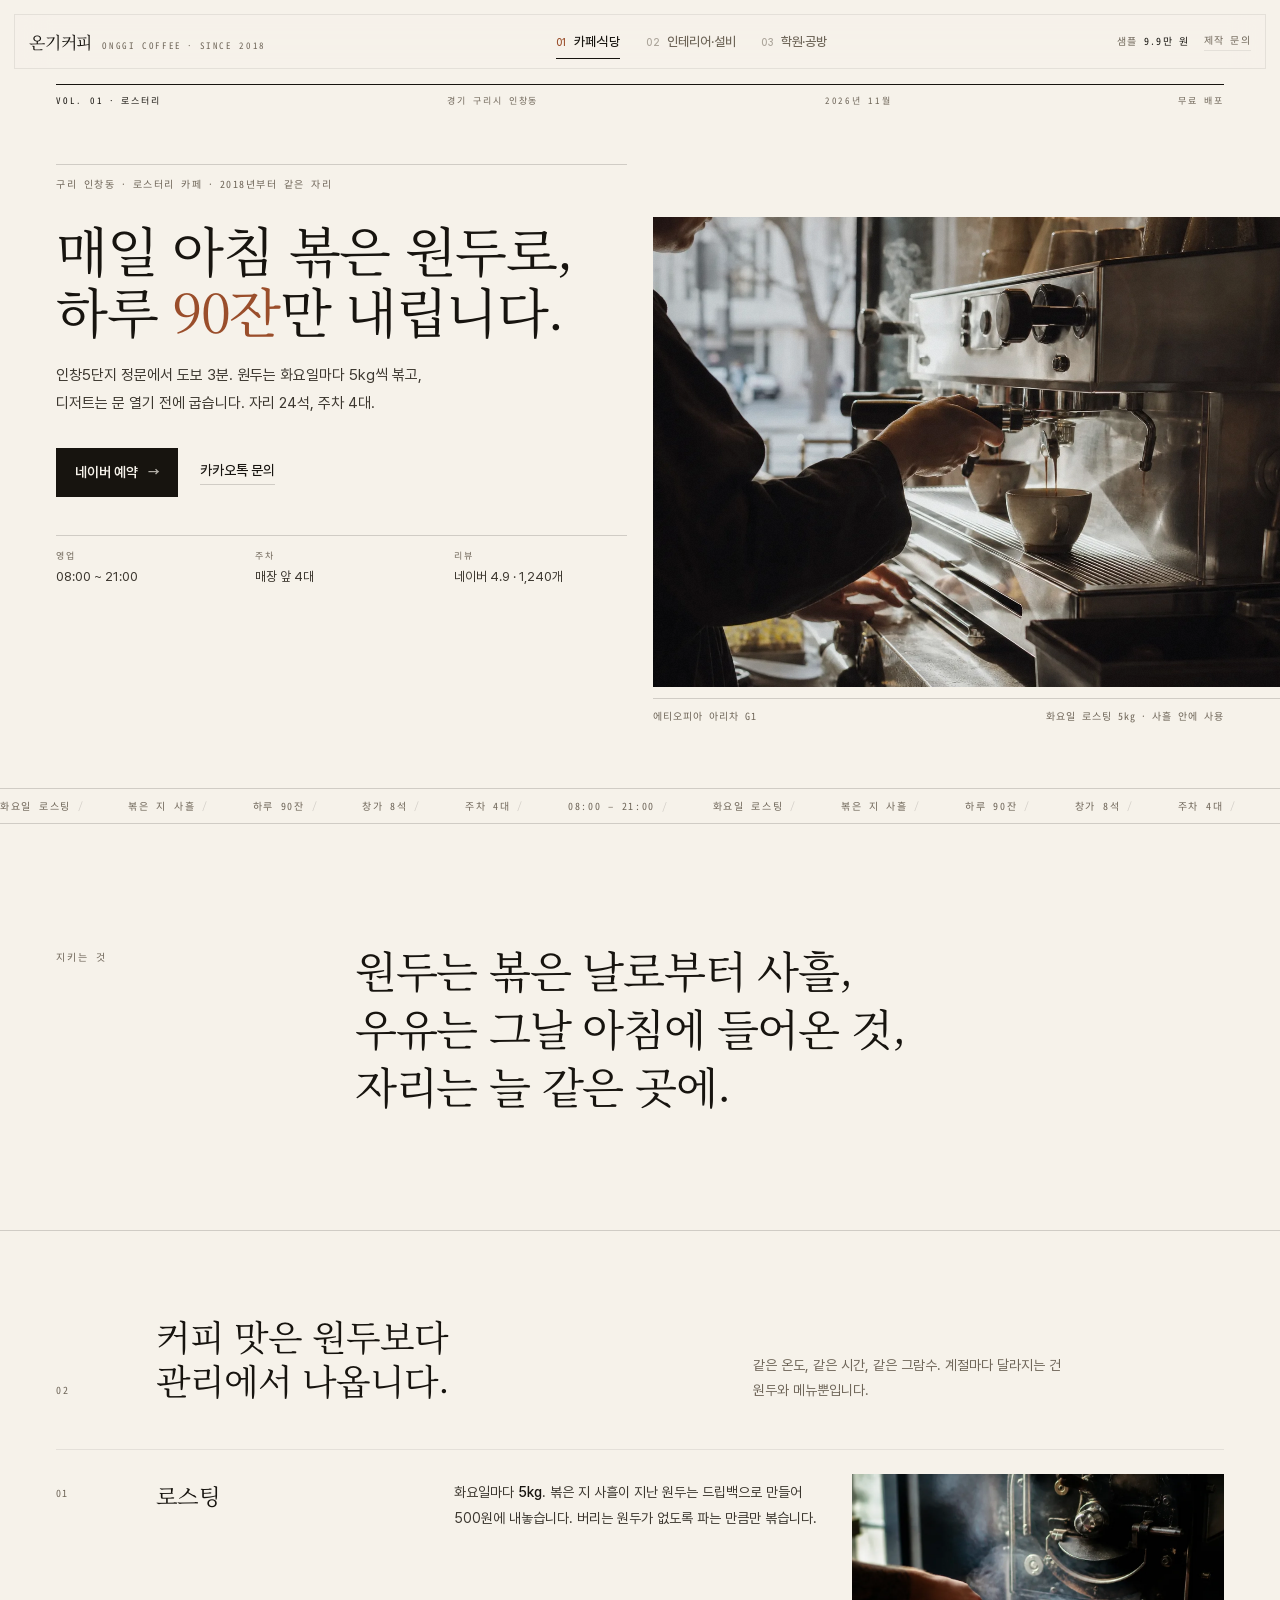
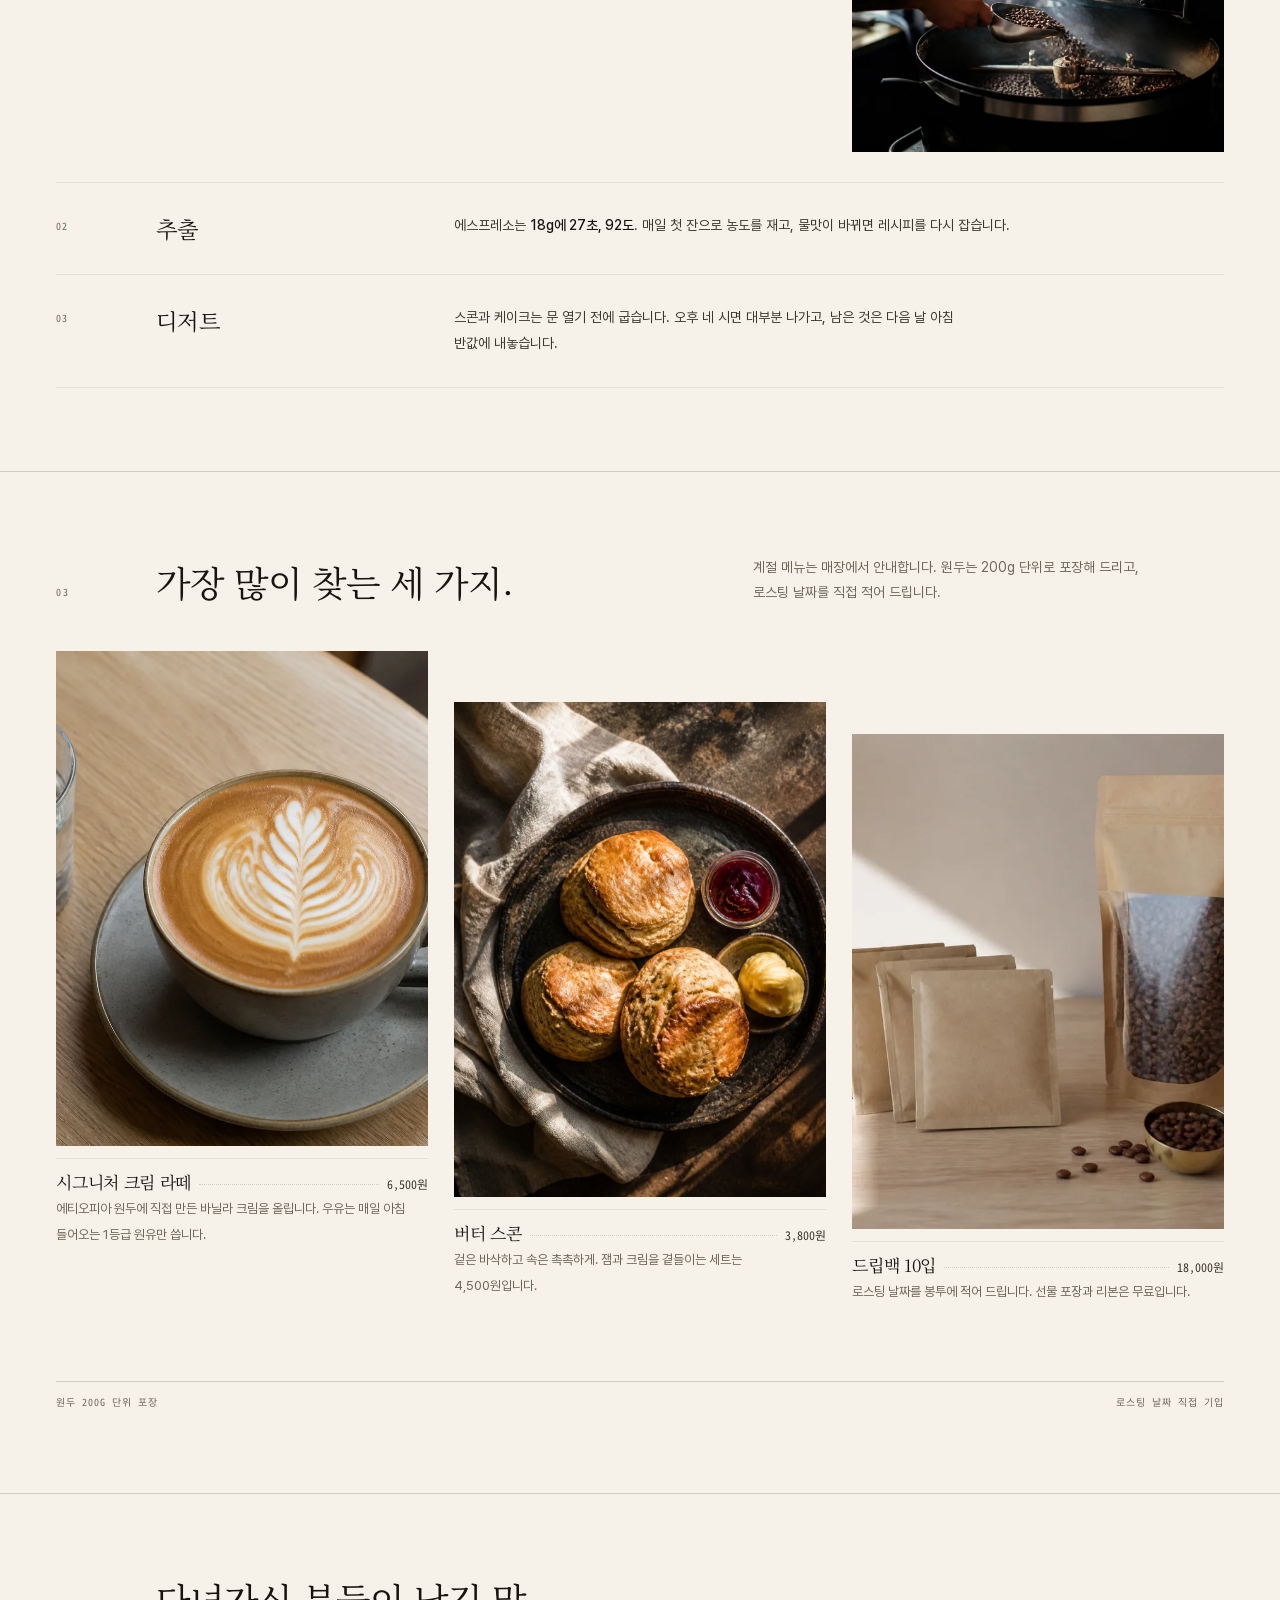
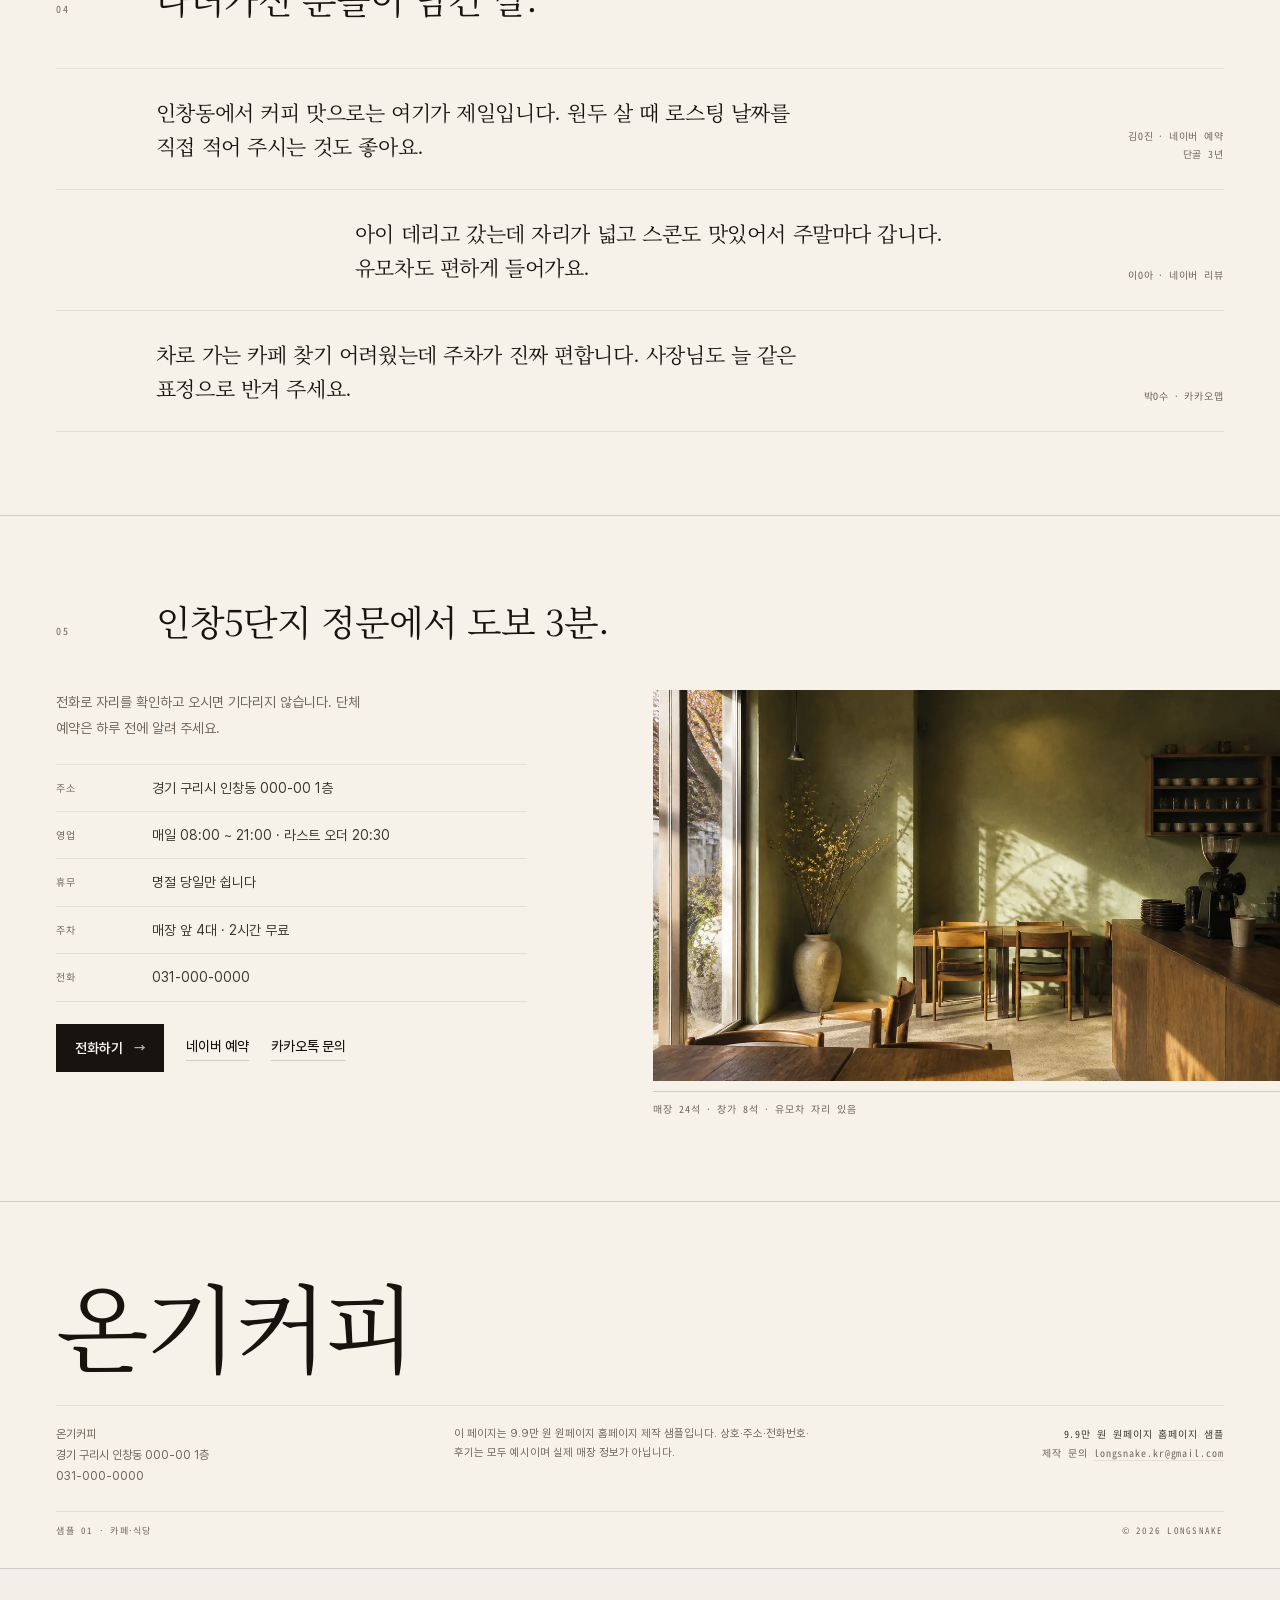
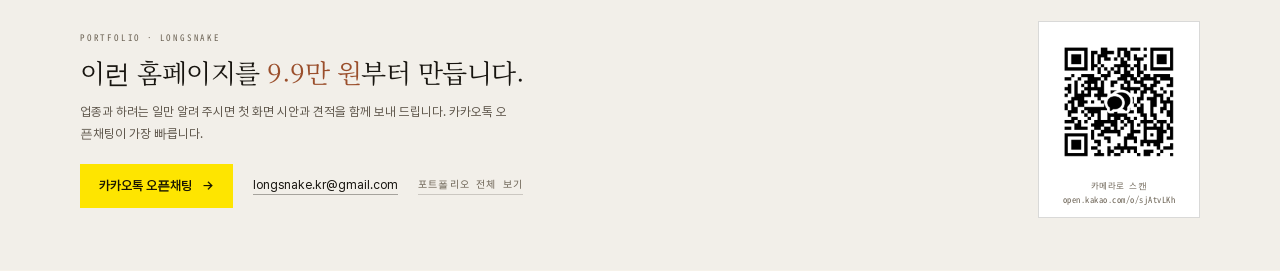
==== commit 92cf05b9: "브랜드 LONGSNAKE 전환, 문의를 카카오톡 오픈채팅(QR)으로 교체, 청첩장 지도 버튼 브랜드 아이콘" ====
--- a/01-store-landing/index.html
+++ b/01-store-landing/index.html
@@ -279,7 +279,7 @@
 .site--interior .in-scrim{position:absolute;inset:0;z-index:1;background:linear-gradient(180deg,rgba(13,15,17,.36) 0%,rgba(13,15,17,0) 22%,rgba(13,15,17,.06) 50%,rgba(13,15,17,.58) 82%,#121417 100%),linear-gradient(90deg,rgba(13,15,17,.34) 0%,rgba(13,15,17,.02) 38%,rgba(13,15,17,0) 58%)}
 .site--interior .in-hero__top{position:relative;z-index:2;display:flex;justify-content:space-between;gap:20px;max-width:var(--maxw);width:100%;margin:0 auto clamp(28px,5vw,64px);padding:0 var(--pad);font-size:10px;font-weight:500;letter-spacing:.2em;color:#c6ccd1}
 .site--interior .in-hero__body{position:relative;z-index:2;margin-top:auto;display:grid;grid-template-columns:minmax(0,1fr) minmax(200px,300px);gap:clamp(24px,4vw,64px);align-items:end;max-width:var(--maxw);width:100%;margin:0 auto;padding:0 var(--pad)}
-.site--interior .in-eyebrow{font-size:10px;font-weight:600;letter-spacing:.22em;color:var(--accent);text-transform:uppercase}
+.site--interior .in-eyebrow{font-size:10px;font-weight:600;letter-spacing:.22em;color:var(--accent);text-transform:uppercase;text-shadow:0 1px 18px rgba(13,15,17,.55)}
 .site--interior .in-display{margin-top:16px;font-size:clamp(36px,6.2vw,86px);font-weight:700;line-height:.96;letter-spacing:-.045em;text-wrap:balance;text-shadow:0 2px 40px rgba(13,15,17,.5)}
 .site--interior .in-display span{display:block}
 .site--interior .in-display em{font-style:normal;color:var(--accent)}
@@ -590,6 +590,31 @@
   .site--clay .cl-work__fig{aspect-ratio:4/3}
 }
 
+/* ---------- 제작 문의 (포트폴리오 프레임) ---------- */
+.pf{background:#F2EFE9;color:#17140F;border-top:1px solid rgba(23,20,15,.16)}
+.pf__in{max-width:1200px;margin:0 auto;padding:clamp(30px,4vw,52px) clamp(20px,4vw,40px);display:grid;grid-template-columns:minmax(0,1fr) auto;gap:clamp(20px,3.4vw,44px);align-items:center}
+.pf__kick{font-family:"Index Mono",ui-monospace,monospace;font-size:9px;letter-spacing:.2em;text-transform:uppercase;color:#6D6456}
+.pf__title{margin-top:10px;font-family:"Editorial Serif",serif;font-weight:400;font-size:clamp(19px,2.2vw,26px);line-height:1.42;letter-spacing:-.02em;word-break:keep-all}
+.pf__title b{font-weight:400;color:#9A4E2B}
+.pf__desc{margin-top:10px;font-size:12.5px;line-height:1.8;color:#5C5449;max-width:54ch}
+.pf__acts{display:flex;align-items:center;gap:16px 20px;flex-wrap:wrap;margin-top:18px}
+.pf__btn{display:inline-flex;align-items:center;gap:10px;padding:12px 18px;background:#FEE500;color:#191600;border:1px solid #FEE500;font-size:13px;font-weight:600;text-decoration:none;transition:background .3s var(--ease),border-color .3s var(--ease)}
+.pf__btn:hover{background:#FFEA5C;border-color:#FFEA5C}
+.pf__mail{font-size:12.5px;text-decoration:none;border-bottom:1px solid rgba(23,20,15,.35);padding-bottom:2px;transition:color .3s var(--ease),border-color .3s var(--ease)}
+.pf__mail:hover{color:#9A4E2B;border-color:#9A4E2B}
+.pf__back{font-family:"Index Mono",ui-monospace,monospace;font-size:10px;letter-spacing:.12em;text-transform:uppercase;text-decoration:none;color:#6D6456;border-bottom:1px solid rgba(23,20,15,.18);padding-bottom:2px}
+.pf__back:hover{color:#17140F;border-color:#17140F}
+.pf__qr{display:flex;flex-direction:column;align-items:center;gap:9px;padding:13px 13px 11px;background:#fff;border:1px solid rgba(23,20,15,.16)}
+.pf__qr img{width:134px;height:134px;object-fit:contain}
+.pf__qr span{font-family:"Index Mono",ui-monospace,monospace;font-size:8.5px;line-height:1.7;letter-spacing:.06em;color:#6D6456;text-align:center}
+@media (max-width:720px){
+  .pf__in{grid-template-columns:1fr;gap:20px}
+  .pf__qr{flex-direction:row;align-items:center;justify-content:flex-start;gap:14px;padding:10px}
+  .pf__qr img{width:78px;height:78px;flex:none}
+  .pf__qr span{text-align:left;font-size:9px}
+  .pf__btn{width:100%;justify-content:space-between}
+}
+
 @media (prefers-reduced-motion:reduce){
   html{scroll-behavior:auto}
   [data-rv]{opacity:1;transform:none;transition:none}
@@ -604,7 +629,26 @@
 <body data-ind="cafe">
 <a class="skip" href="#main">본문으로 건너뛰기</a>
 <div id="app"></div>
-<noscript><div style="max-width:720px;margin:0 auto;padding:120px 24px;font-size:14px;line-height:1.9">이 샘플은 업종 전환에 자바스크립트를 사용합니다. 스크립트를 켜면 카페·식당, 인테리어·설비, 학원·공방 세 페이지를 볼 수 있습니다. 제작 문의: mashiaro@naver.com</div></noscript>
+
+<aside class="pf" aria-label="제작 문의">
+  <div class="pf__in">
+    <div>
+      <p class="pf__kick">Portfolio · LONGSNAKE</p>
+      <p class="pf__title">이런 홈페이지를 <b>9.9만 원</b>부터 만듭니다.</p>
+      <p class="pf__desc">업종과 하려는 일만 알려 주시면 첫 화면 시안과 견적을 함께 보내 드립니다. 카카오톡 오픈채팅이 가장 빠릅니다.</p>
+      <div class="pf__acts">
+        <a class="pf__btn" href="https://open.kakao.com/o/sjAtvLKh" target="_blank" rel="noopener">카카오톡 오픈채팅 <span aria-hidden="true">→</span></a>
+        <a class="pf__mail" href="mailto:longsnake.kr@gmail.com">longsnake.kr@gmail.com</a>
+        <a class="pf__back" href="../">포트폴리오 전체 보기</a>
+      </div>
+    </div>
+    <div class="pf__qr">
+      <img src="../assets/kakao-openchat-qr.jpg" alt="카카오톡 오픈채팅 QR 코드" width="800" height="800" loading="lazy">
+      <span>카메라로 스캔<br>open.kakao.com/o/sjAtvLKh</span>
+    </div>
+  </div>
+</aside>
+<noscript><div style="max-width:720px;margin:0 auto;padding:120px 24px;font-size:14px;line-height:1.9">이 샘플은 업종 전환에 자바스크립트를 사용합니다. 스크립트를 켜면 카페·식당, 인테리어·설비, 학원·공방 세 페이지를 볼 수 있습니다. 제작 문의: longsnake.kr@gmail.com</div></noscript>
 <div aria-live="polite" class="sr-only" id="live"></div>
 <script src="assets/vendor/three.min.js" defer></script>
 <script defer>
@@ -905,7 +949,7 @@
       '<header class="cf-bar">' +
         '<a class="cf-mark" href="#cf-top"><span class="cf-mark__ko">' + d.markKo + '</span><span class="cf-mark__en">' + d.markEn + '</span></a>' +
         sw() +
-        '<div class="cf-bar__meta"><span>샘플 <b>9.9만 원</b></span><a class="cf-bar__mail" href="mailto:mashiaro@naver.com">제작 문의</a></div>' +
+        '<div class="cf-bar__meta"><span>샘플 <b>9.9만 원</b></span><a class="cf-bar__mail" href="mailto:longsnake.kr@gmail.com">제작 문의</a></div>' +
       '</header>' +
       '<main id="main">' +
         '<div class="cf-issue"><div class="cf-issue__in">' +
@@ -921,7 +965,7 @@
               '<button class="cf-btn" data-sample>' + d.cta.primary + ' <i>→</i></button>' +
               '<button class="cf-link" data-sample>' + d.cta.secondary + '</button>' +
             '</div>' +
-            '<p class="cf-note" id="note" hidden>이 페이지는 <strong>9.9만 원 샘플</strong>입니다. 실제 납품 시 이 버튼은 매장의 예약·전화·카카오톡 채널로 연결됩니다. 제작 문의 <a href="mailto:mashiaro@naver.com">mashiaro@naver.com</a></p>' +
+            '<p class="cf-note" id="note" hidden>이 페이지는 <strong>9.9만 원 샘플</strong>입니다. 실제 납품 시 이 버튼은 매장의 예약·전화·카카오톡 채널로 연결됩니다. 제작 문의 <a href="mailto:longsnake.kr@gmail.com">longsnake.kr@gmail.com</a></p>' +
             '<ul class="cf-facts">' + d.facts.map(function(f){ return '<li><span class="k">' + f.k + '</span><span class="v">' + f.v + '</span></li>'; }).join("") + '</ul>' +
           '</div>' +
           '<figure class="cf-hero__media" data-rv>' +
@@ -989,9 +1033,9 @@
         '<div class="cf-foot__grid">' +
           '<p class="cf-foot__addr">' + d.markKo + '<br>' + d.visit.rows[0].v + '<br>' + d.visit.rows[4].v + '</p>' +
           '<p class="cf-foot__note">' + d.footNote + '</p>' +
-          '<p class="cf-foot__credit"><b>9.9만 원 원페이지 홈페이지 샘플</b><br>제작 문의 <a href="mailto:mashiaro@naver.com">mashiaro@naver.com</a></p>' +
+          '<p class="cf-foot__credit"><b>9.9만 원 원페이지 홈페이지 샘플</b><br>제작 문의 <a href="mailto:longsnake.kr@gmail.com">longsnake.kr@gmail.com</a></p>' +
         '</div>' +
-        '<div class="cf-foot__base"><span>샘플 01 · ' + d.indName + '</span><span>© 2026 JD STUDIO</span></div>' +
+        '<div class="cf-foot__base"><span>샘플 01 · ' + d.indName + '</span><span>© 2026 LONGSNAKE</span></div>' +
       '</footer>' +
     '</div>';
   }
@@ -1031,7 +1075,7 @@
                 '<button class="in-btn" data-sample>' + d.cta.primary + ' <i>→</i></button>' +
                 '<button class="in-btn in-btn--ghost" data-sample>' + d.cta.secondary + '</button>' +
               '</div>' +
-              '<p class="in-note" id="note" hidden>이 페이지는 9.9만 원 제작 샘플입니다. 실제 납품 시 이 버튼은 상담 전화·카카오톡 채널·견적 폼으로 연결됩니다. 제작 문의 <a href="mailto:mashiaro@naver.com">mashiaro@naver.com</a></p>' +
+              '<p class="in-note" id="note" hidden>이 페이지는 9.9만 원 제작 샘플입니다. 실제 납품 시 이 버튼은 상담 전화·카카오톡 채널·견적 폼으로 연결됩니다. 제작 문의 <a href="mailto:longsnake.kr@gmail.com">longsnake.kr@gmail.com</a></p>' +
             '</div>' +
             '<aside class="in-hero__side">' +
               '<dl>' + d.side.map(function(s){ return '<div><dt>' + s.k + '</dt><dd>' + s.v + '</dd></div>'; }).join("") + '</dl>' +
@@ -1123,7 +1167,7 @@
             d.contact.grid.map(function(g){ return '<div><dt>' + g[0] + '</dt><dd>' + g[1] + '</dd></div>'; }).join("") +
             '<p class="in-foot__note">' + d.contact.note + '</p>' +
           '</dl>' +
-          '<div class="in-foot__base"><span>샘플 02 · ' + d.indName + '</span><span>제작 문의 mashiaro@naver.com</span><span>© 2026 JD STUDIO</span></div>' +
+          '<div class="in-foot__base"><span>샘플 02 · ' + d.indName + '</span><span>제작 문의 longsnake.kr@gmail.com</span><span>© 2026 LONGSNAKE</span></div>' +
         '</div>' +
       '</footer>' +
     '</div>';
@@ -1181,7 +1225,7 @@
             '<button class="cl-btn" data-sample>' + d.cta.primary + ' <i>→</i></button>' +
             '<button class="cl-link" data-sample>' + d.cta.secondary + '</button>' +
           '</div>' +
-          '<p class="cl-note" id="note" hidden>이 페이지는 9.9만 원 제작 샘플입니다. 실제 납품 시 이 버튼은 네이버 예약·전화·카카오톡 채널로 연결됩니다. 제작 문의 <a href="mailto:mashiaro@naver.com">mashiaro@naver.com</a></p>' +
+          '<p class="cl-note" id="note" hidden>이 페이지는 9.9만 원 제작 샘플입니다. 실제 납품 시 이 버튼은 네이버 예약·전화·카카오톡 채널로 연결됩니다. 제작 문의 <a href="mailto:longsnake.kr@gmail.com">longsnake.kr@gmail.com</a></p>' +
           '<figure class="cl-hero__fig">' +
             '<div class="cl-media" id="heroMedia"><img src="' + d.hero.src + '" alt="' + d.hero.alt + '" fetchpriority="high"></div>' +
             '<figcaption class="cl-cap"><span>' + d.cap[0] + '</span><span>' + d.cap[1] + '</span></figcaption>' +
@@ -1221,8 +1265,8 @@
             d.visit.rows.map(function(r){ return '<span>' + r[1] + '</span>'; }).join("") +
           '</div>' +
           '<p class="cl-foot__note">' + d.visit.note + '</p>' +
-          '<p class="cl-foot__credit"><b>9.9만 원 원페이지 홈페이지 샘플</b> · 제작 문의 <a href="mailto:mashiaro@naver.com">mashiaro@naver.com</a></p>' +
-          '<div class="cl-foot__base"><span>샘플 03 · ' + d.indName + '</span><span>© 2026 JD STUDIO</span></div>' +
+          '<p class="cl-foot__credit"><b>9.9만 원 원페이지 홈페이지 샘플</b> · 제작 문의 <a href="mailto:longsnake.kr@gmail.com">longsnake.kr@gmail.com</a></p>' +
+          '<div class="cl-foot__base"><span>샘플 03 · ' + d.indName + '</span><span>© 2026 LONGSNAKE</span></div>' +
         '</div>' +
       '</footer>' +
     '</div>';
@@ -1270,7 +1314,7 @@
         var open = n.hidden;
         n.hidden = !open;
         if (open){ n.style.opacity = 0; requestAnimationFrame(function(){ n.style.opacity = 1; }); }
-        live.textContent = "이 페이지는 9.9만 원 제작 샘플입니다. 제작 문의는 mashiaro@naver.com 입니다.";
+        live.textContent = "이 페이지는 9.9만 원 제작 샘플입니다. 제작 문의는 longsnake.kr@gmail.com 입니다.";
       });
     });
   }
